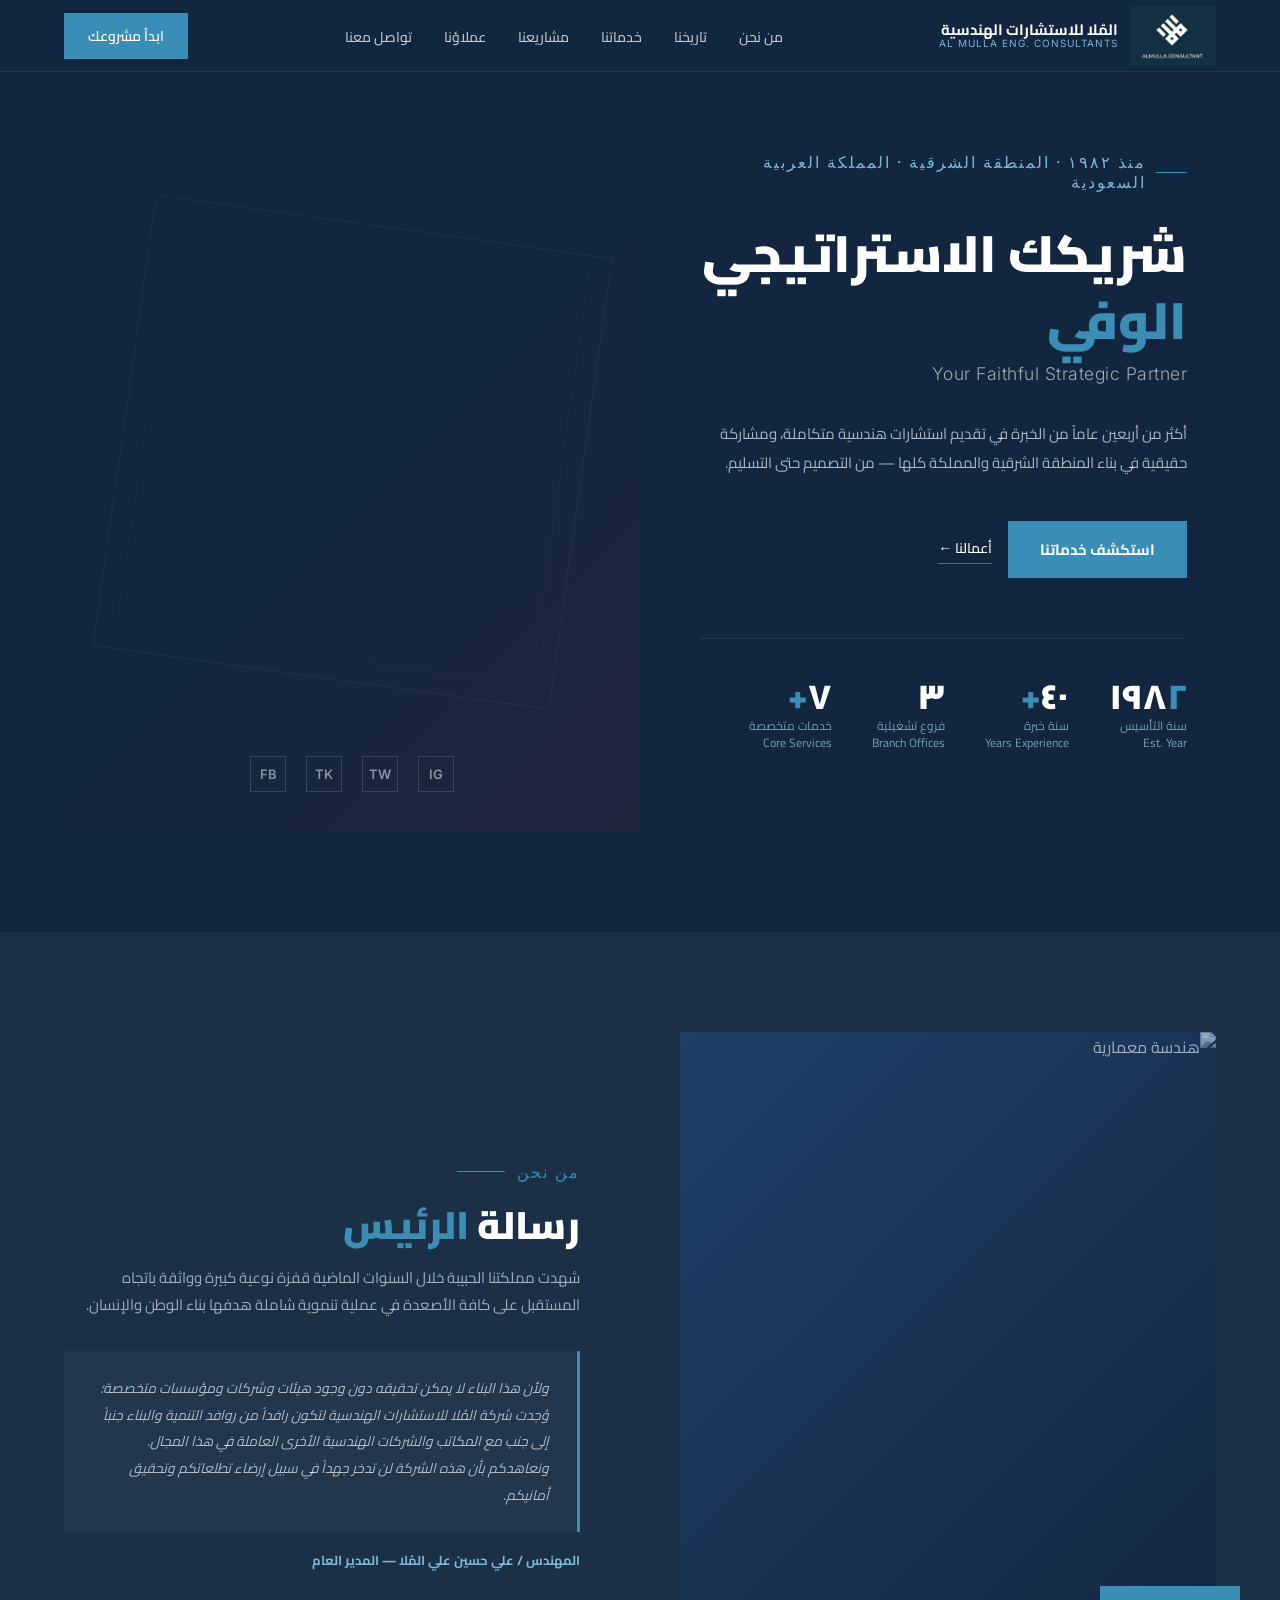
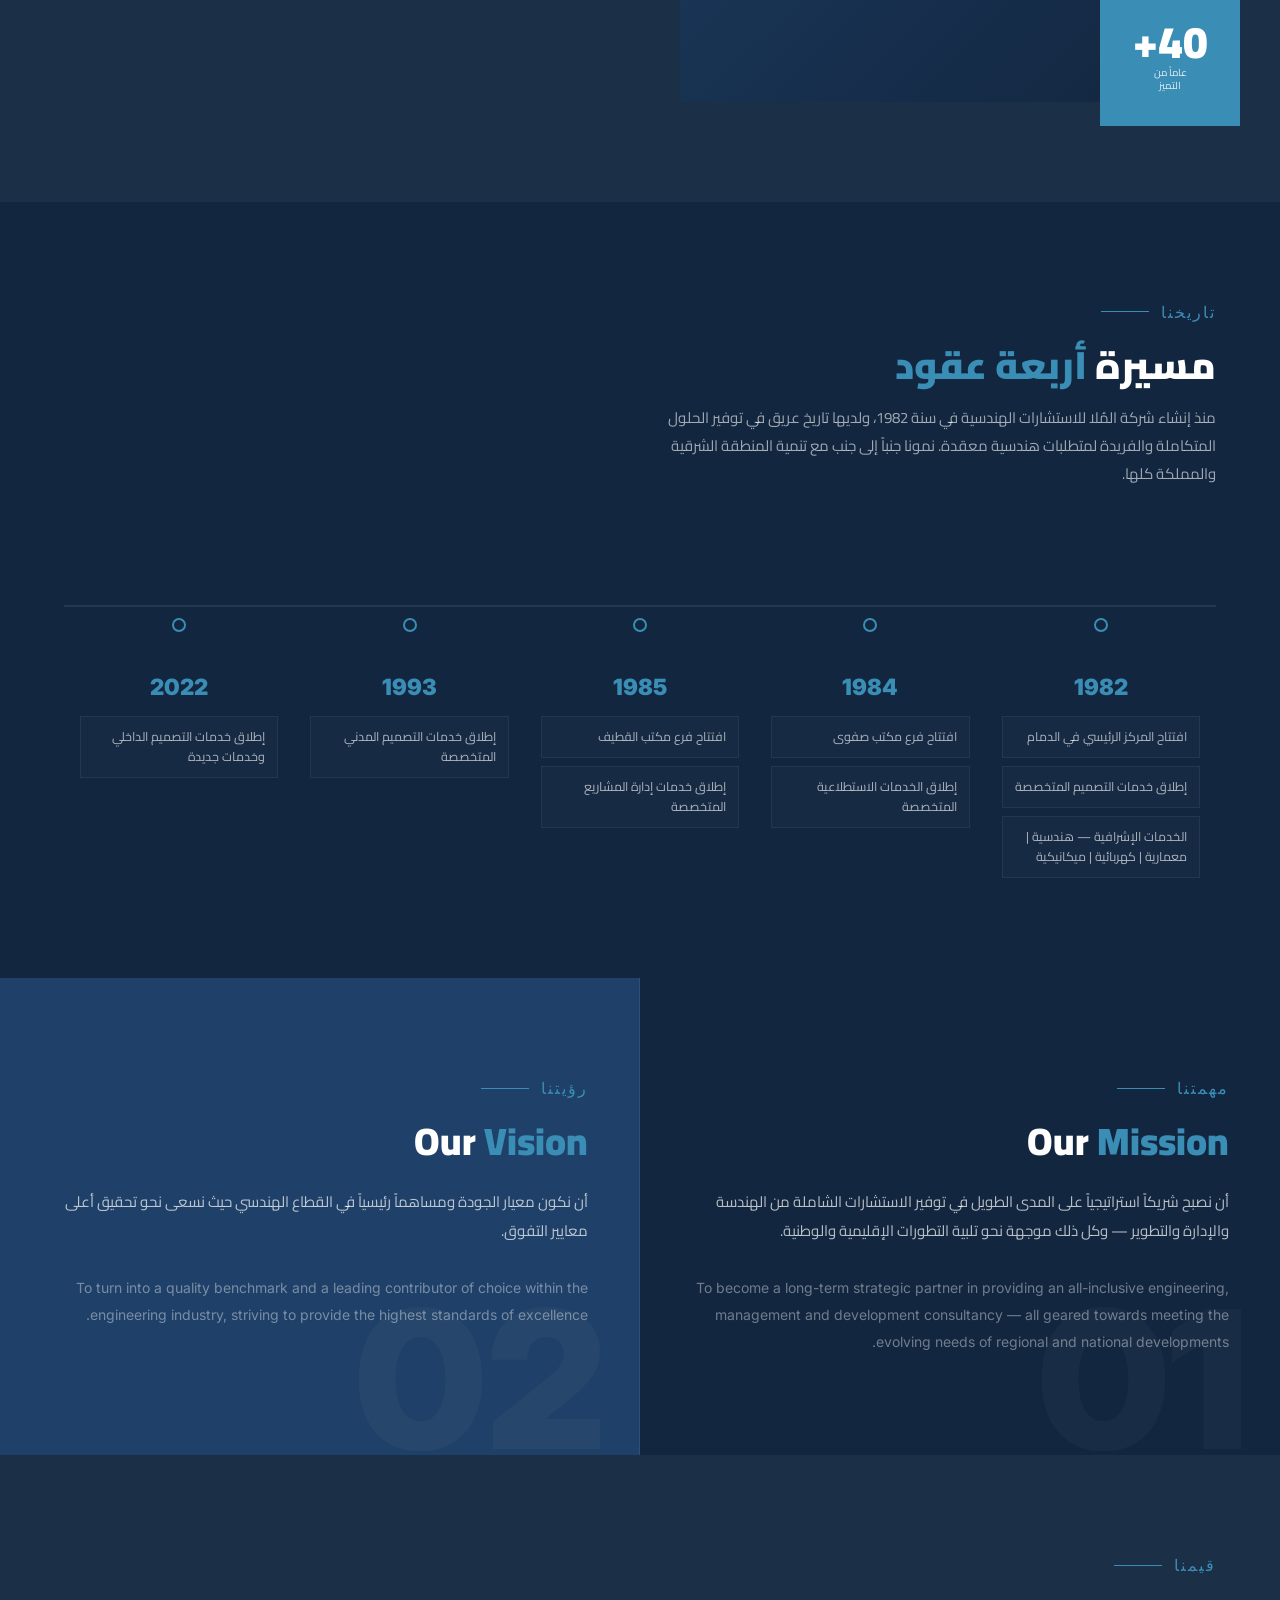
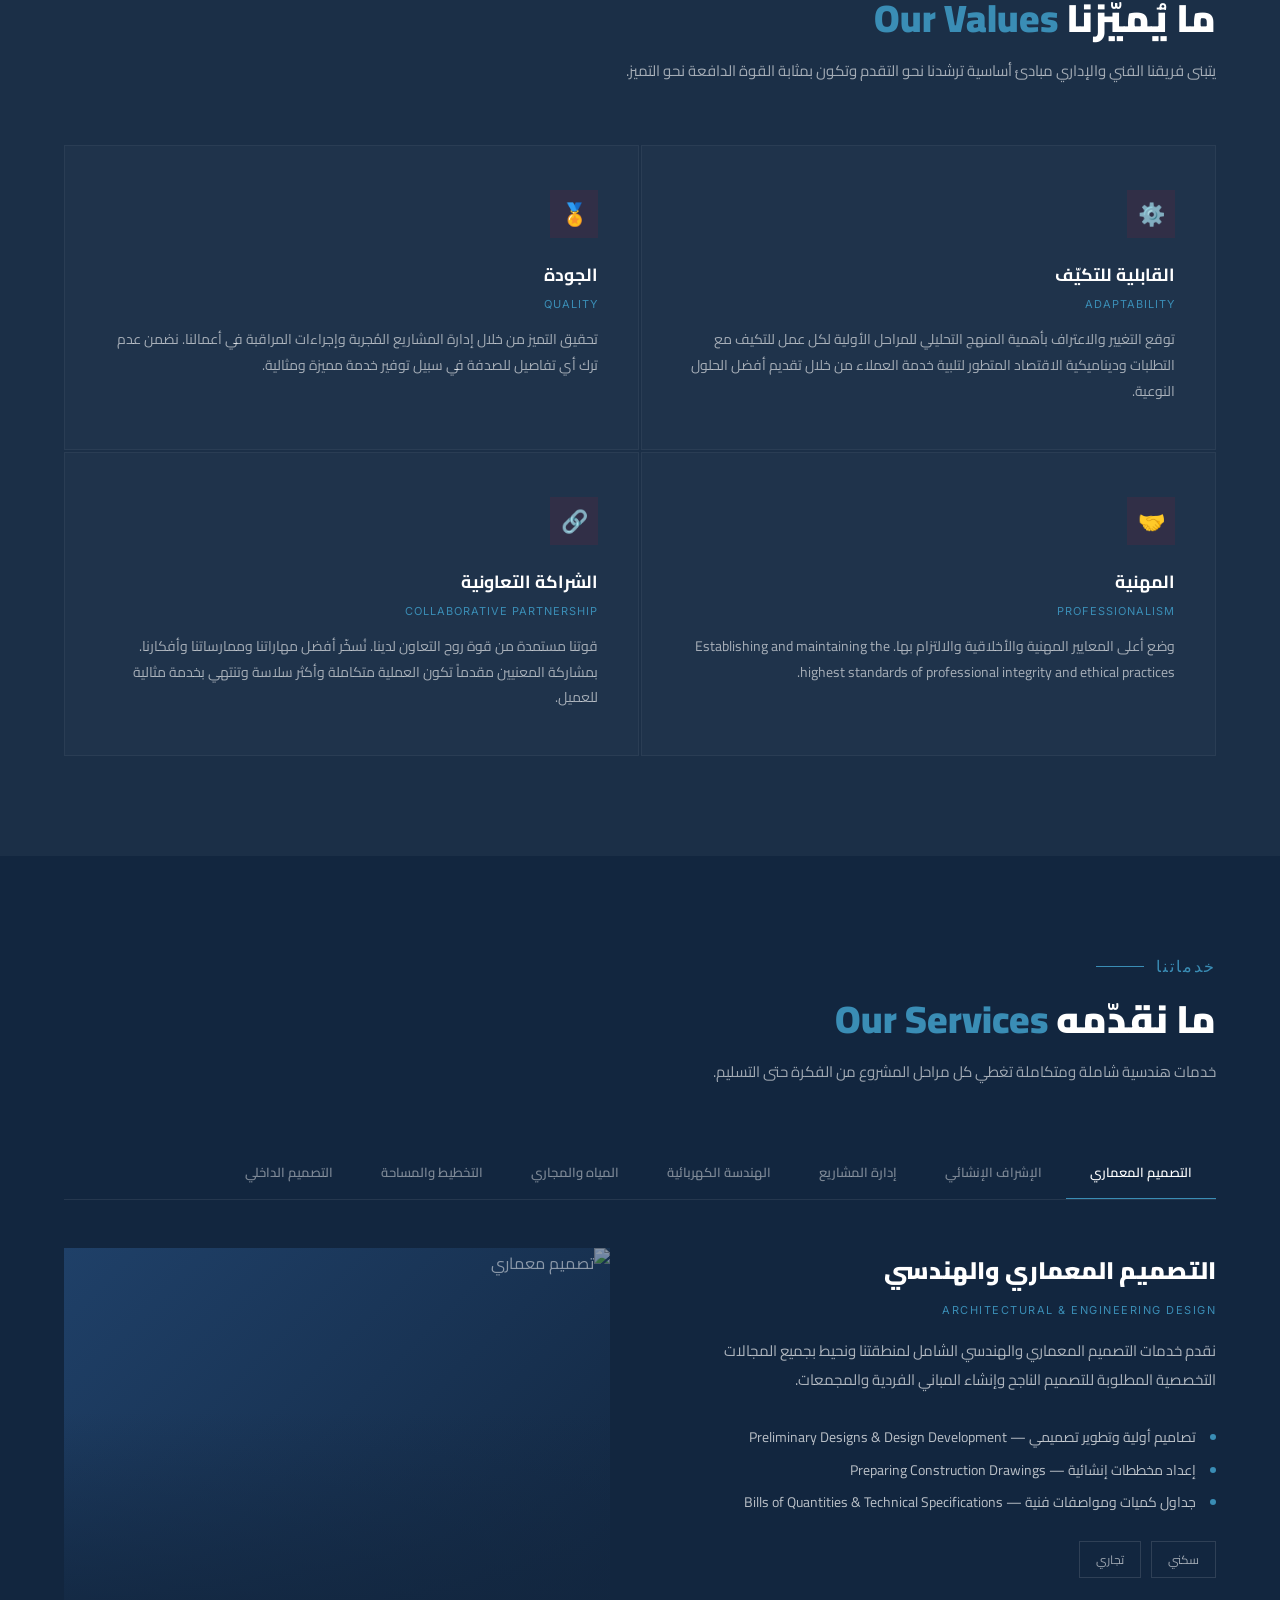
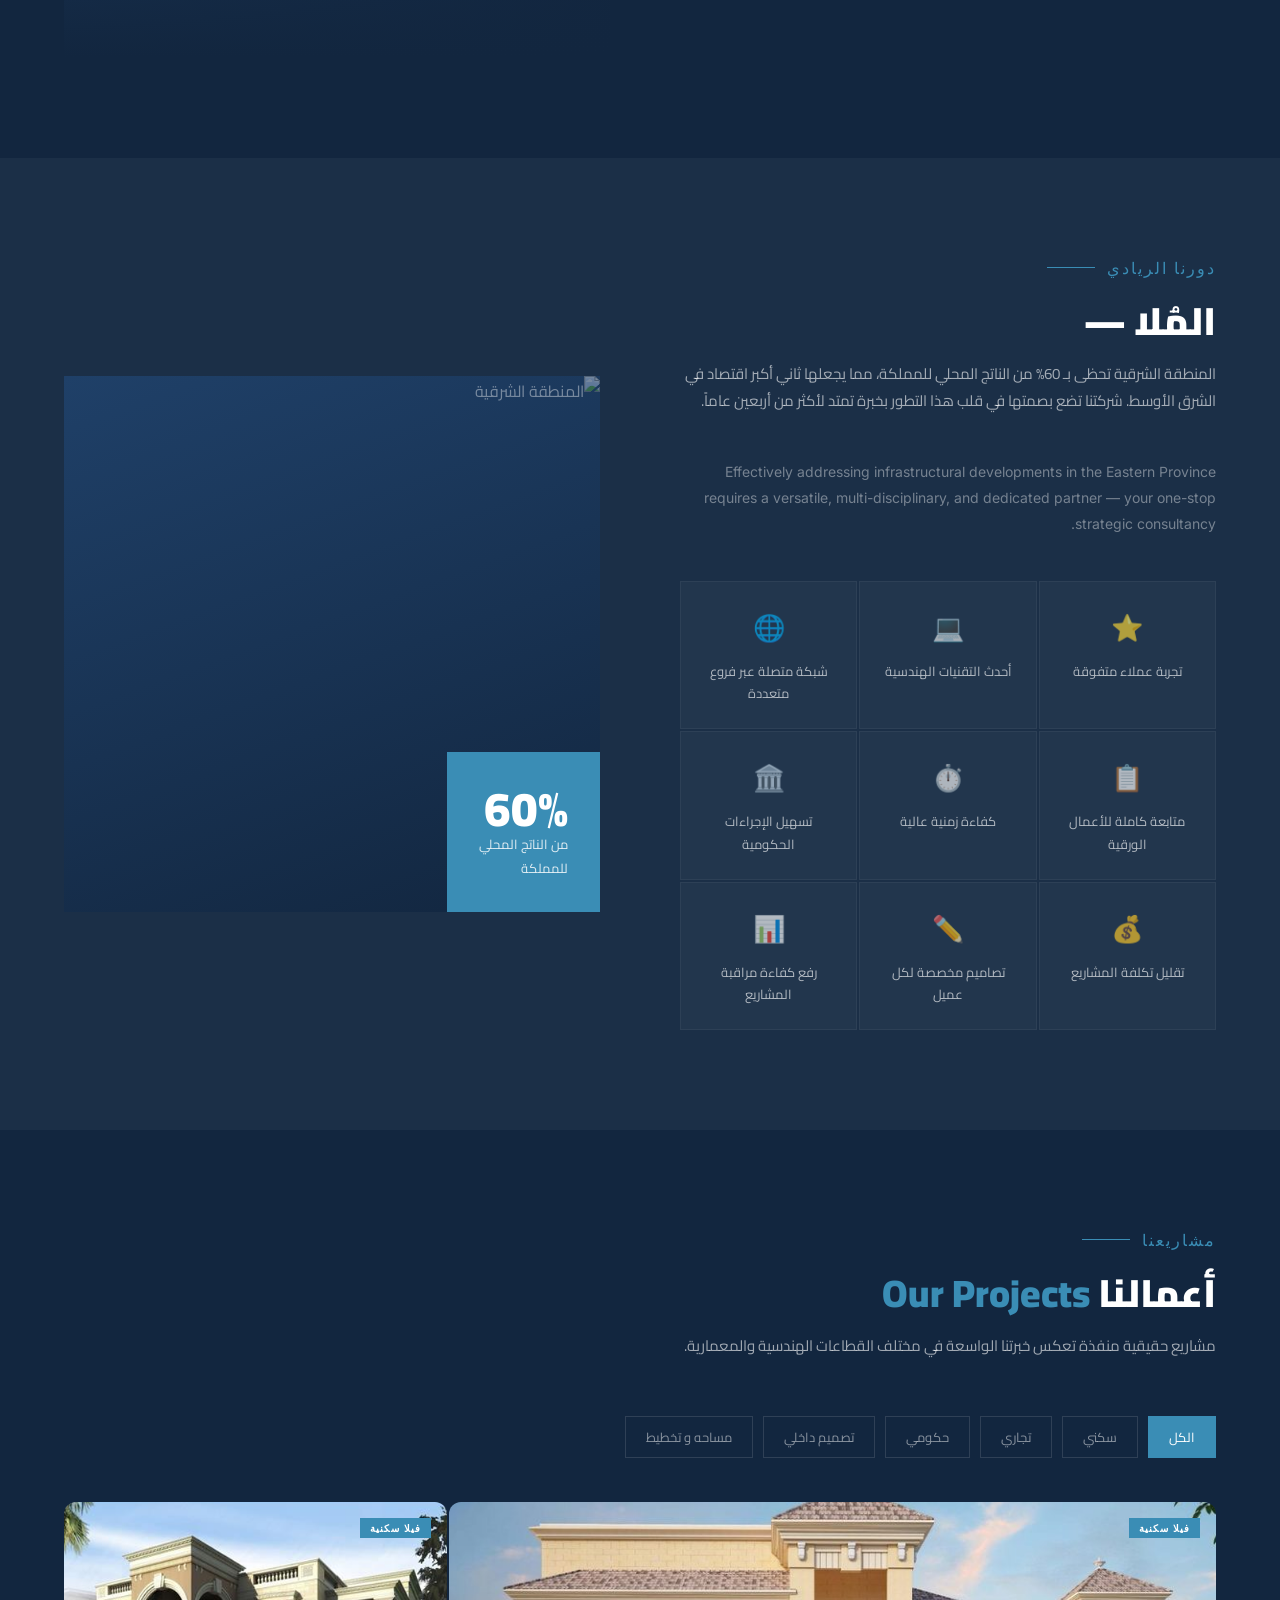
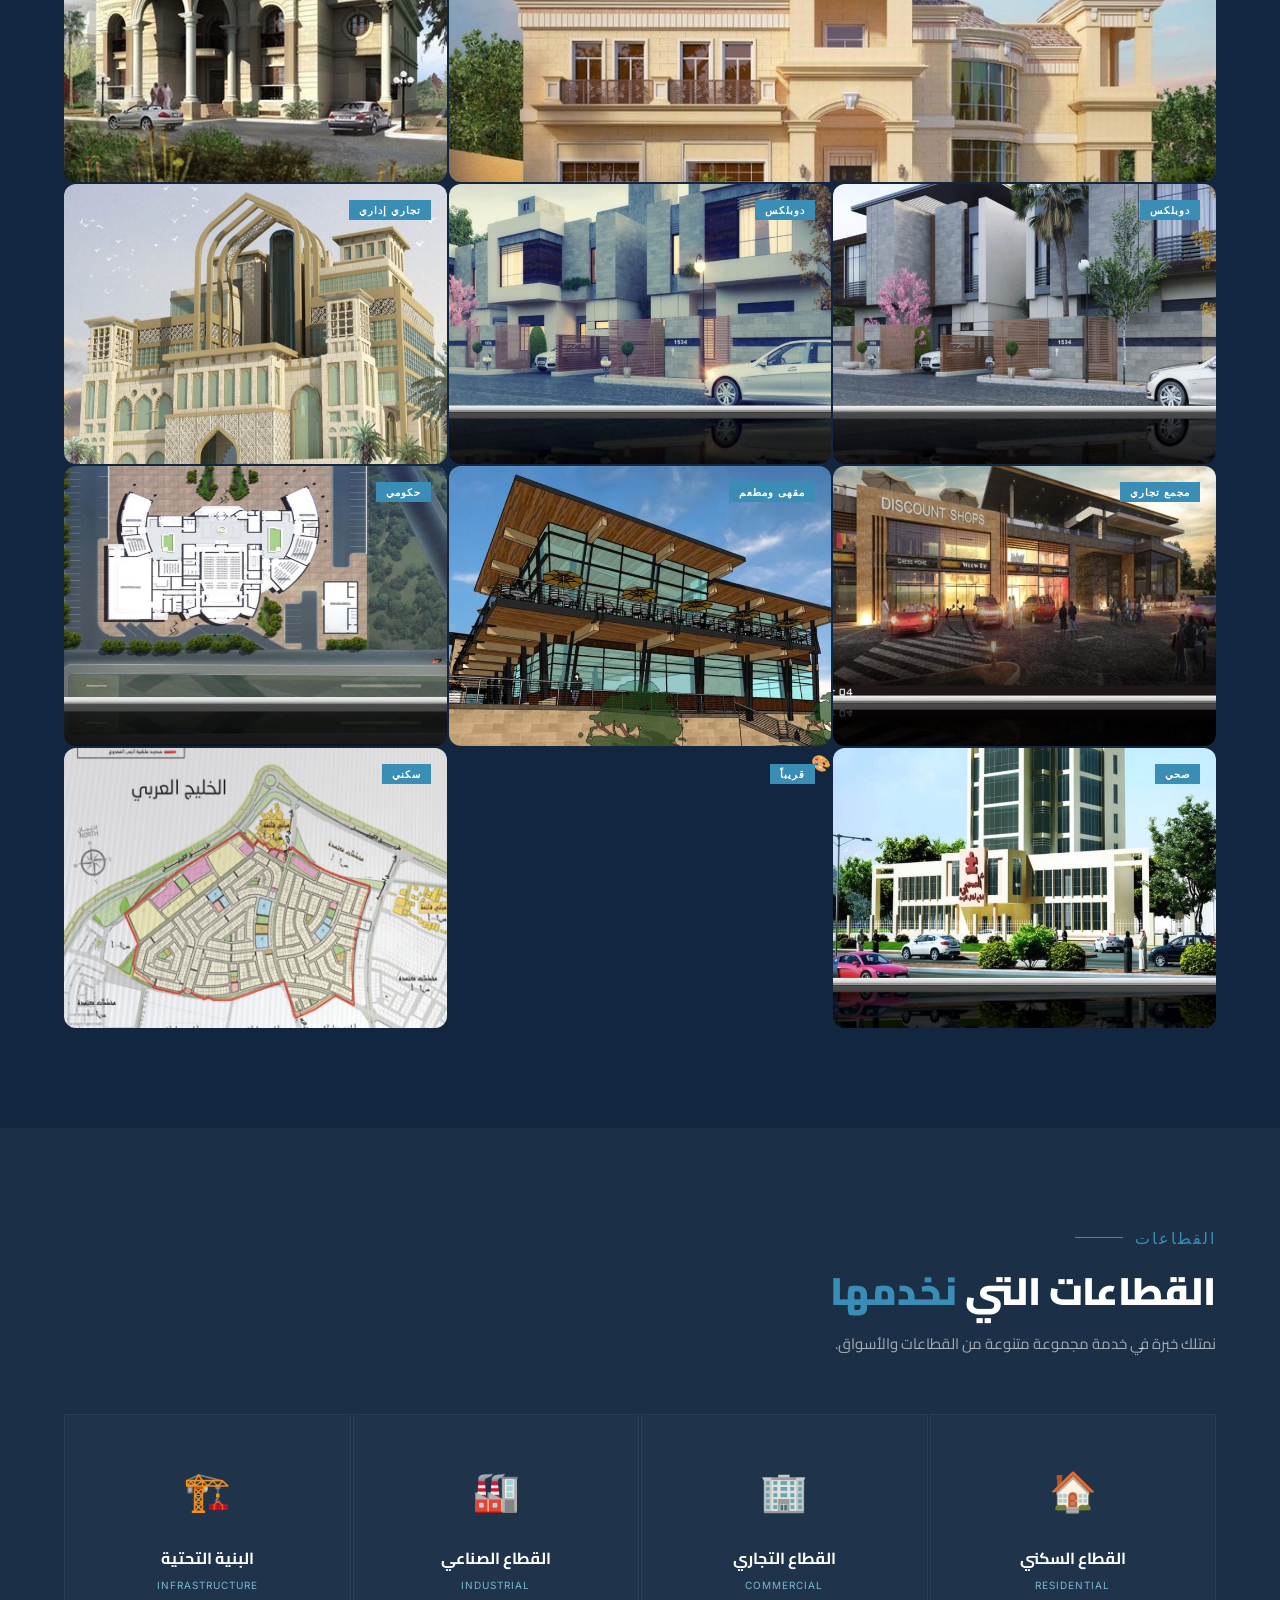
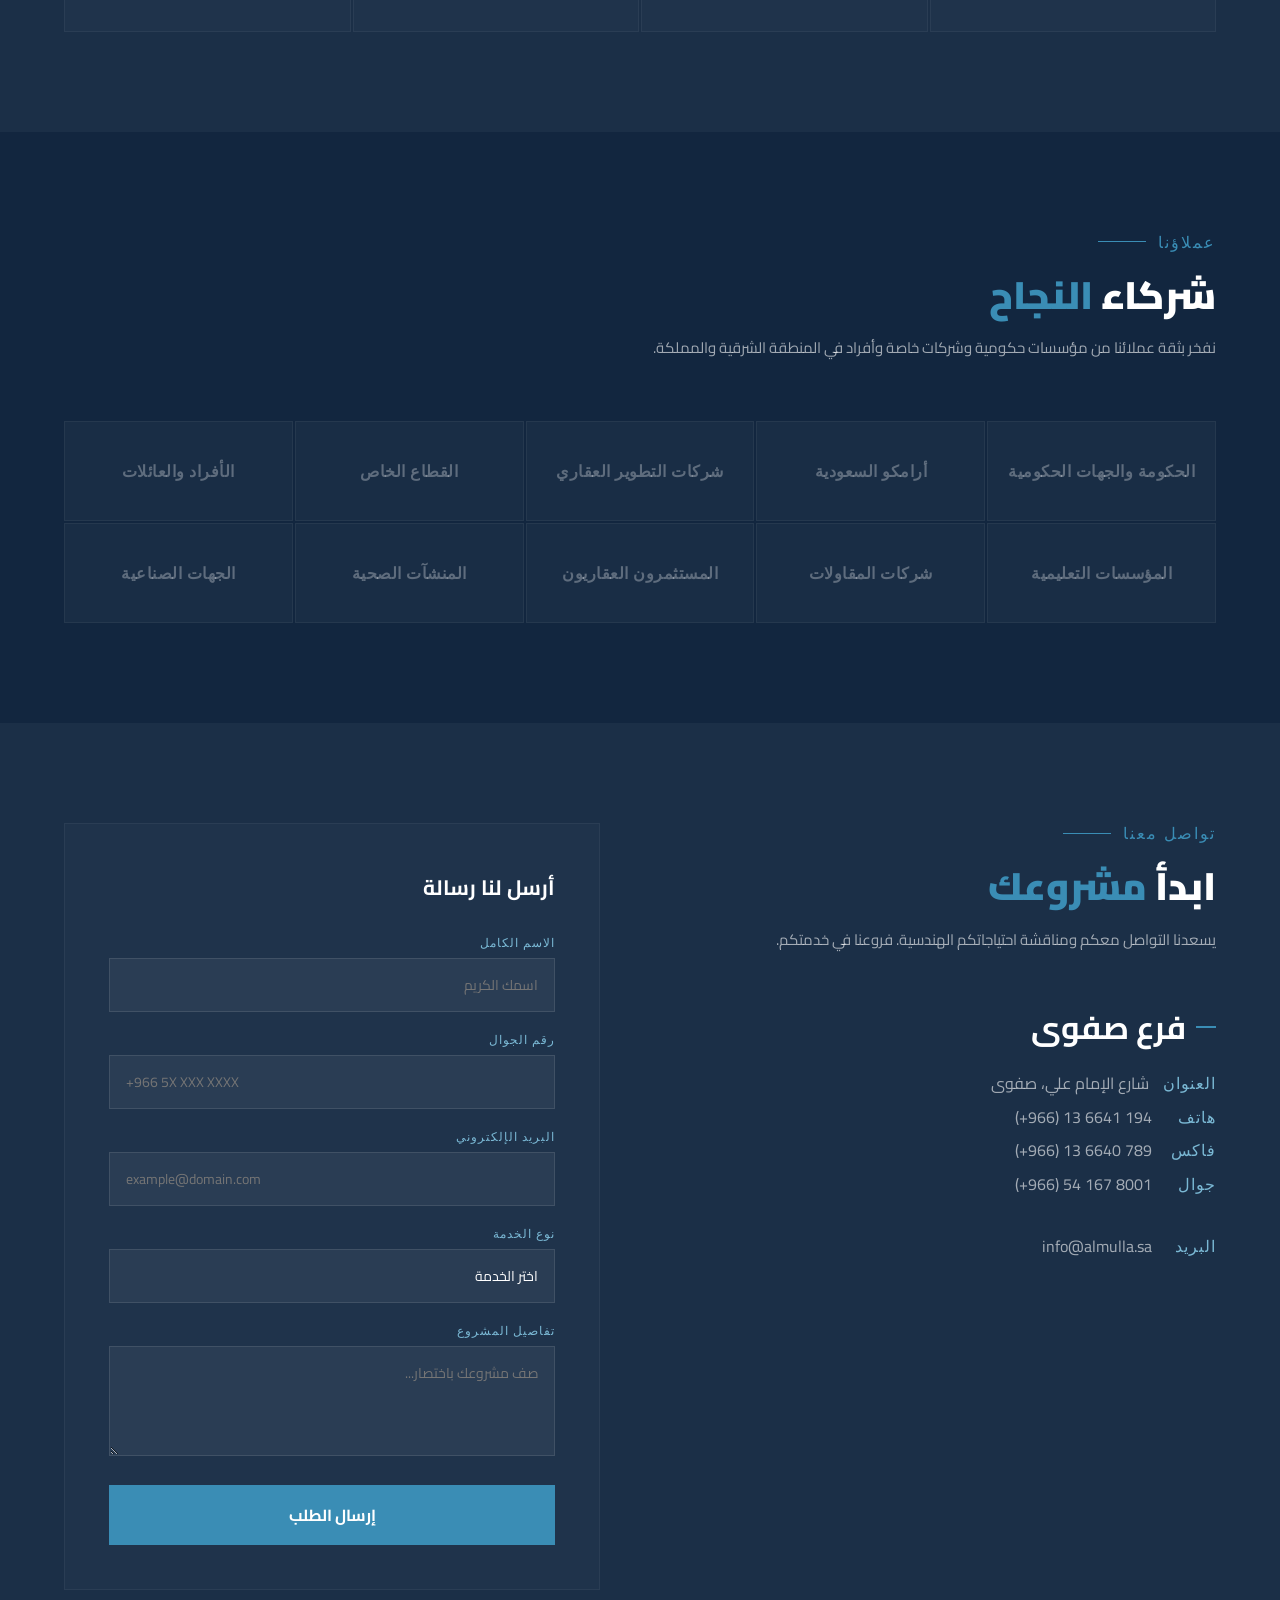
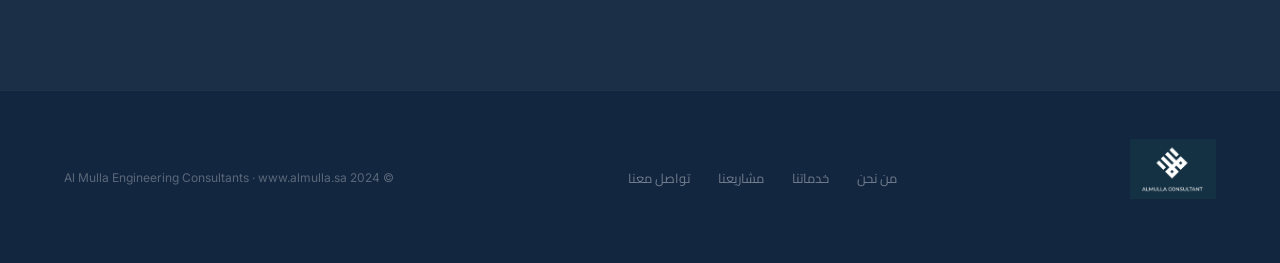
==== index.html @ 42f17c8b "Fix image source path for project card" ====
<!DOCTYPE html>
<html lang="ar" dir="rtl">
<head>
<meta charset="UTF-8">
<meta name="viewport" content="width=device-width, initial-scale=1, viewport-fit=cover">
<title>المُلا للاستشارات الهندسية</title>
<link rel="preconnect" href="https://fonts.googleapis.com">
<link href="https://fonts.googleapis.com/css2?family=Cairo:wght@300;400;600;700;900&family=Inter:wght@300;400;500;600&display=swap" rel="stylesheet">
<link rel="stylesheet" href="styles.css">
<link rel="icon" type="image/png" href="/logo.png" />
</head>
<body>

<!-- NAV -->
<nav id="navbar">
  <div class="nav-logo">
    <img src="logo.png" alt="Al Mulla Engineering Consultants" style="height:60px;width:auto;display:block;margin:3 auto 16px;">
    <div class ="nav-logo-text">
      <span>المُلا للاستشارات الهندسية</span>
      <span>AL MULLA ENG. CONSULTANTS</span>
    </div>
  </div>
  <ul class="nav-links">
    <li><a href="#about">من نحن</a></li>
    <li><a href="#history">تاريخنا</a></li>
    <li><a href="#services">خدماتنا</a></li>
    <li><a href="#projects">مشاريعنا</a></li>
    <li><a href="#clients">عملاؤنا</a></li>
    <li><a href="#contact">تواصل معنا</a></li>
  </ul>
  <button class="nav-cta" onclick="document.getElementById('contact').scrollIntoView({behavior:'smooth'})">ابدأ مشروعك</button>
  <div class="hamburger" onclick="document.getElementById('navbar').classList.toggle('open')">
    <span></span><span></span><span></span>
  </div>
</nav>

<!-- HERO -->
<section id="hero">
  <div class="hero-content">
    <div class="hero-tag">منذ ١٩٨٢ · المنطقة الشرقية · المملكة العربية السعودية</div>
    <h1 class="hero-h1">
      شريكك الاستراتيجي
      <em>الوفي</em>
    </h1>
    <p class="hero-sub">Your Faithful Strategic Partner</p>
    <p class="hero-para">
      أكثر من أربعين عاماً من الخبرة في تقديم استشارات هندسية متكاملة، ومشاركة حقيقية في بناء المنطقة الشرقية والمملكة كلها — من التصميم حتى التسليم.
    </p>
    <div class="hero-actions">
      <a href="#services" class="btn-primary">استكشف خدماتنا</a>
      <a href="#projects" class="btn-ghost">أعمالنا ←</a>
    </div>
    <div class="hero-stats">
      <div>
        <div class="stat-num">١٩٨<span>٢</span></div>
        <div class="stat-label">سنة التأسيس<br>Est. Year</div>
      </div>
      <div>
        <div class="stat-num">٤٠<span>+</span></div>
        <div class="stat-label">سنة خبرة<br>Years Experience</div>
      </div>
      <div>
        <div class="stat-num">٣<span></span></div>
        <div class="stat-label">فروع تشغيلية<br>Branch Offices</div>
      </div>
      <div>
        <div class="stat-num">٧<span>+</span></div>
        <div class="stat-label">خدمات متخصصة<br>Core Services</div>
      </div>
    </div>
  </div>
  <div class="hero-visual">
    <div class="hero-bg-img"></div>
    <div class="hero-geo"></div>
    <div class="hero-lines"></div>
    <div class="social-strip">
      <a href="https://www.instagram.com/almulla-eng" target="_blank" rel="noopener">IG</a>
      <a href="#" target="_blank" rel="noopener">TW</a>
      <a href="#" target="_blank" rel="noopener">TK</a>
      <a href="#" target="_blank" rel="noopener">FB</a>
    </div>
  </div>
</section>

<!-- ABOUT -->
<section id="about">
  <div class="about-grid">
    <div class="about-visual">
      <div class="about-img-wrap">
        <img src="https://images.unsplash.com/photo-1504307651254-35680f356dfd?w=600&q=80" alt="هندسة معمارية">
      </div>
      <div class="about-badge">
        <div class="num">40+</div>
        <div class="lbl">عاماً من<br>التميز</div>
      </div>
    </div>
    <div class="about-content">
      <div class="section-tag">من نحن</div>
      <h2 class="section-h2">رسالة <em>الرئيس</em></h2>
      <p class="section-lead">
        شهدت مملكتنا الحبيبة خلال السنوات الماضية قفزة نوعية كبيرة وواثقة باتجاه المستقبل على كافة الأصعدة في عملية تنموية شاملة هدفها بناء الوطن والإنسان.
      </p>
      <div class="ceo-quote">
        ولأن هذا البناء لا يمكن تحقيقه دون وجود هيئات وشركات ومؤسسات متخصصة؛ وُجدت شركة المُلا للاستشارات الهندسية لتكون رافداً من روافد التنمية والبناء جنباً إلى جنب مع المكاتب والشركات الهندسية الأخرى العاملة في هذا المجال. ونعاهدكم بأن هذه الشركة لن تدخر جهداً في سبيل إرضاء تطلعاتكم وتحقيق أمانيكم.
      </div>
      <div class="ceo-name">المهندس / علي حسين علي المُلا — المدير العام</div>
    </div>
  </div>
</section>

<!-- HISTORY -->
<section id="history">
  <div class="history-intro">
    <div class="section-tag">تاريخنا</div>
    <h2 class="section-h2">مسيرة <em>أربعة عقود</em></h2>
    <p class="section-lead">
      منذ إنشاء شركة المُلا للاستشارات الهندسية في سنة 1982، ولديها تاريخ عريق في توفير الحلول المتكاملة والفريدة لمتطلبات هندسية معقدة. نمونا جنباً إلى جنب مع تنمية المنطقة الشرقية والمملكة كلها.
    </p>
  </div>
  <div class="timeline">
    <div class="timeline-line"></div>
    <div class="timeline-items">
      <div class="tl-item">
        <div class="tl-dot-wrap"><div class="tl-dot"></div></div>
        <div class="tl-year">1982</div>
        <div class="tl-events">
          <div class="tl-event">افتتاح المركز الرئيسي في الدمام</div>
          <div class="tl-event">إطلاق خدمات التصميم المتخصصة</div>
          <div class="tl-event">الخدمات الإشرافية — هندسية | معمارية | كهربائية | ميكانيكية</div>
        </div>
      </div>
      <div class="tl-item">
        <div class="tl-dot-wrap"><div class="tl-dot"></div></div>
        <div class="tl-year">1984</div>
        <div class="tl-events">
          <div class="tl-event">افتتاح فرع مكتب صفوى</div>
          <div class="tl-event">إطلاق الخدمات الاستطلاعية المتخصصة</div>
        </div>
      </div>
      <div class="tl-item">
        <div class="tl-dot-wrap"><div class="tl-dot"></div></div>
        <div class="tl-year">1985</div>
        <div class="tl-events">
          <div class="tl-event">افتتاح فرع مكتب القطيف</div>
          <div class="tl-event">إطلاق خدمات إدارة المشاريع المتخصصة</div>
        </div>
      </div>
      <div class="tl-item">
        <div class="tl-dot-wrap"><div class="tl-dot"></div></div>
        <div class="tl-year">1993</div>
        <div class="tl-events">
          <div class="tl-event">إطلاق خدمات التصميم المدني المتخصصة</div>
        </div>
      </div>
      <div class="tl-item">
        <div class="tl-dot-wrap"><div class="tl-dot"></div></div>
        <div class="tl-year">2022</div>
        <div class="tl-events">
          <div class="tl-event">إطلاق خدمات التصميم الداخلي وخدمات جديدة</div>
        </div>
      </div>
    </div>
  </div>
</section>

<!-- MISSION VISION -->
<section id="mission">
  <div class="mv-grid">
    <div class="mv-panel">
      <div class="section-tag">مهمتنا</div>
      <h2 class="section-h2">Our <em>Mission</em></h2>
      <p class="mv-text">
        أن نصبح شريكاً استراتيجياً على المدى الطويل في توفير الاستشارات الشاملة من الهندسة والإدارة والتطوير — وكل ذلك موجهة نحو تلبية التطورات الإقليمية والوطنية.
      </p>
      <br>
      <p class="mv-text" style="font-family:'Inter',sans-serif;font-size:14px;color:rgba(255,255,255,0.4);">
        To become a long-term strategic partner in providing an all-inclusive engineering, management and development consultancy — all geared towards meeting the evolving needs of regional and national developments.
      </p>
      <div class="mv-bg-num">01</div>
    </div>
    <div class="mv-panel">
      <div class="section-tag">رؤيتنا</div>
      <h2 class="section-h2">Our <em>Vision</em></h2>
      <p class="mv-text">
        أن نكون معيار الجودة ومساهماً رئيسياً في القطاع الهندسي حيث نسعى نحو تحقيق أعلى معايير التفوق.
      </p>
      <br>
      <p class="mv-text" style="font-family:'Inter',sans-serif;font-size:14px;color:rgba(255,255,255,0.4);">
        To turn into a quality benchmark and a leading contributor of choice within the engineering industry, striving to provide the highest standards of excellence.
      </p>
      <div class="mv-bg-num">02</div>
    </div>
  </div>
</section>

<!-- VALUES -->
<section id="values">
  <div class="values-intro">
    <div class="section-tag">قيمنا</div>
    <h2 class="section-h2">ما يُميّزنا <em>Our Values</em></h2>
    <p class="section-lead">يتبنى فريقنا الفني والإداري مبادئ أساسية ترشدنا نحو التقدم وتكون بمثابة القوة الدافعة نحو التميز.</p>
  </div>
  <div class="values-grid">
    <div class="value-card">
      <div class="value-icon">⚙️</div>
      <div class="value-title">القابلية للتكيّف</div>
      <span class="value-title-en">Adaptability</span>
      <p class="value-desc">توقع التغيير والاعتراف بأهمية المنهج التحليلي للمراحل الأولية لكل عمل للتكيف مع التطلبات وديناميكية الاقتصاد المتطور لتلبية خدمة العملاء من خلال تقديم أفضل الحلول النوعية.</p>
    </div>
    <div class="value-card">
      <div class="value-icon">🏅</div>
      <div class="value-title">الجودة</div>
      <span class="value-title-en">Quality</span>
      <p class="value-desc">تحقيق التميز من خلال إدارة المشاريع المُجربة وإجراءات المراقبة في أعمالنا. نضمن عدم ترك أي تفاصيل للصدفة في سبيل توفير خدمة مميزة ومثالية.</p>
    </div>
    <div class="value-card">
      <div class="value-icon">🤝</div>
      <div class="value-title">المهنية</div>
      <span class="value-title-en">Professionalism</span>
      <p class="value-desc">وضع أعلى المعايير المهنية والأخلاقية والالتزام بها. Establishing and maintaining the highest standards of professional integrity and ethical practices.</p>
    </div>
    <div class="value-card">
      <div class="value-icon">🔗</div>
      <div class="value-title">الشراكة التعاونية</div>
      <span class="value-title-en">Collaborative Partnership</span>
      <p class="value-desc">قوتنا مستمدة من قوة روح التعاون لدينا. نُسخّر أفضل مهاراتنا وممارساتنا وأفكارنا. بمشاركة المعنيين مقدماً تكون العملية متكاملة وأكثر سلاسة وتنتهي بخدمة مثالية للعميل.</p>
    </div>
  </div>
</section>

<!-- SERVICES -->
<section id="services">
  <div class="services-intro">
    <div class="section-tag">خدماتنا</div>
    <h2 class="section-h2">ما نقدّمه <em>Our Services</em></h2>
    <p class="section-lead">خدمات هندسية شاملة ومتكاملة تغطي كل مراحل المشروع من الفكرة حتى التسليم.</p>
  </div>
  <div class="services-tabs">
    <button class="svc-tab active" onclick="switchTab(0)">التصميم المعماري</button>
    <button class="svc-tab" onclick="switchTab(1)">الإشراف الإنشائي</button>
    <button class="svc-tab" onclick="switchTab(2)">إدارة المشاريع</button>
    <button class="svc-tab" onclick="switchTab(3)">الهندسة الكهربائية</button>
    <button class="svc-tab" onclick="switchTab(4)">المياه والمجاري</button>
    <button class="svc-tab" onclick="switchTab(5)">التخطيط والمساحة</button>
    <button class="svc-tab" onclick="switchTab(6)">التصميم الداخلي</button>
  </div>
  <div class="svc-panels">
    <div class="svc-panel active">
      <div class="svc-info">
        <div class="svc-title">التصميم المعماري والهندسي</div>
        <span class="svc-title-en">Architectural & Engineering Design</span>
        <p class="svc-desc">نقدم خدمات التصميم المعماري والهندسي الشامل لمنطقتنا ونحيط بجميع المجالات التخصصية المطلوبة للتصميم الناجح وإنشاء المباني الفردية والمجمعات.</p>
        <div class="svc-list">
          <div class="svc-list-item">تصاميم أولية وتطوير تصميمي — Preliminary Designs & Design Development</div>
          <div class="svc-list-item">إعداد مخططات إنشائية — Preparing Construction Drawings</div>
          <div class="svc-list-item">جداول كميات ومواصفات فنية — Bills of Quantities & Technical Specifications</div>
        </div>
        <div class="svc-tags">
          <span class="svc-tag">سكني</span>
          <span class="svc-tag">تجاري</span>
          <!-- <span class="svc-tag">تسويقي</span> -->
        </div>
      </div>
      <div class="svc-visual">
        <img src="https://images.unsplash.com/photo-1503387762-592deb58ef4e?w=600&q=80" alt="تصميم معماري">
        <div class="svc-visual-overlay"></div>
      </div>
    </div>
    <div class="svc-panel">
      <div class="svc-info">
        <div class="svc-title">خدمات الإشراف الإنشائي</div>
        <span class="svc-title-en">Construction Supervision</span>
        <p class="svc-desc">نقدم الإشراف على أعمال الإنشاء بما في ذلك المراقبة الدقيقة لأعمال الإنشاء وتطبيق أسس السلامة من خلال مهندسي الموقع المؤهلين وذوي الخبرة.</p>
        <div class="svc-list">
          <div class="svc-list-item">إصدار شروط المناقصات للمشاريع — Issuing projects for bidding</div>
          <div class="svc-list-item">تقييم العروض — Bid evaluation</div>
          <div class="svc-list-item">إعداد عقود الإنشاء — Preparing construction contracts</div>
          <div class="svc-list-item">مراقبة سير العمل في الموقع والإشراف التقني</div>
        </div>
      </div>
      <div class="svc-visual">
        <img src="https://images.unsplash.com/photo-1504307651254-35680f356dfd?w=600&q=80" alt="إشراف إنشائي">
        <div class="svc-visual-overlay"></div>
      </div>
    </div>
    <div class="svc-panel">
      <div class="svc-info">
        <div class="svc-title">إدارة المشاريع والإنشاء</div>
        <span class="svc-title-en">Project & Construction Management</span>
        <p class="svc-desc">نلتزم بالمعايير المهنية المبنية على المعايير الصناعية المتعارف عليها في تقديم خدمات إدارة المشاريع.</p>
        <div class="svc-list">
          <div class="svc-list-item">إعداد تكاليف مشاريع الإنشاء</div>
          <div class="svc-list-item">تحليل المشاريع إلى عقود مختلفة وإصدار المناقصات</div>
          <div class="svc-list-item">تشكيل فريق فني للتنسيق بين المقاولين</div>
          <div class="svc-list-item">الإشراف على الموقع ومراقبة سير العمل</div>
          <div class="svc-list-item">مراقبة ميزانية المشروع والتحكم في المصروفات</div>
        </div>
      </div>
      <div class="svc-visual">
        <img src="https://images.unsplash.com/photo-1454165804606-c3d57bc86b40?w=600&q=80" alt="إدارة مشاريع">
        <div class="svc-visual-overlay"></div>
      </div>
    </div>
    <div class="svc-panel">
      <div class="svc-info">
        <div class="svc-title">خدمات الهندسة الكهربائية</div>
        <span class="svc-title-en">Electrical Engineering Services</span>
        <p class="svc-desc">نقدم خدمات التصميم الكهربائي الشاملة للمباني ومشاريع البنى التحتية. تدمج خدماتنا عناصر نظام الطاقة للتأكد من أنها تتماشى مع أهداف العمل.</p>
        <div class="svc-list">
          <div class="svc-list-item">التوزيع الكهربائي — Electrical distribution</div>
          <div class="svc-list-item">جودة الطاقة — Power quality</div>
          <div class="svc-list-item">مراقبة النظام — System monitoring</div>
          <div class="svc-list-item">ضمان سلامة وفعالية وموثوقية نظام الطاقة</div>
        </div>
      </div>
      <div class="svc-visual">
        <img src="https://images.unsplash.com/photo-1555532538-dcdbd01d373d?w=600&q=80" alt="هندسة كهربائية">
        <div class="svc-visual-overlay"></div>
      </div>
    </div>
    <div class="svc-panel">
      <div class="svc-info">
        <div class="svc-title">مصادر المياه وشبكات المجاري</div>
        <span class="svc-title-en">Water Resources & Sewage System</span>
        <p class="svc-desc">خدمات إضافية متوفرة ومعدة لتلبية متطلبات عملائنا الخاصة في مجال البنية التحتية للمياه.</p>
        <div class="svc-list">
          <div class="svc-list-item">مصادر المياه وإدارة خطوط المجاري</div>
          <div class="svc-list-item">إدارة مياه الأمطار ومعالجة المياه</div>
        </div>
      </div>
      <div class="svc-visual">
        <img src="https://img.freepik.com/premium-photo/sha-tin-hong-kong-17-march-2019-top-view-sewage-treatment-plant-hong-kong_328191-3126.jpg" alt="مياه">
        <div class="svc-visual-overlay"></div>
      </div>
    </div>
    <div class="svc-panel">
      <div class="svc-info">
        <div class="svc-title">أعمال التخطيط والمساحة</div>
        <span class="svc-title-en">Planning & Survey</span>
        <p class="svc-desc">خدمات متخصصة في التخطيط العمراني والمساحة تشمل:</p>
        <div class="svc-list">
          <div class="svc-list-item">تجديد وإصدار مخططات مساحية جديدة</div>
          <div class="svc-list-item">فرز الأراضي ودمج قطع الأراضي</div>
          <div class="svc-list-item">تعديل الأراضي ومتطلبات التخطيط</div>
          <div class="svc-list-item">تغيير استخدام قطع الأراضي</div>
          <div class="svc-list-item">تقسيم المباني إلى شقق وأدوار</div>
          <div class="svc-list-item">فصل أو إزالة جزء من الأرض</div>
        </div>
      </div>
      <div class="svc-visual">
        <img src="https://images.unsplash.com/photo-1486325212027-8081e485255e?w=600&q=80" alt="تخطيط عمراني">
        <div class="svc-visual-overlay"></div>
      </div>
    </div>
    <div class="svc-panel">
      <div class="svc-info">
        <div class="svc-title">التصميم الداخلي</div>
        <span class="svc-title-en">Interior Design</span>
        <p class="svc-desc">مهمتنا هي ترك أثر جيد على كل عميل من خلال تشكيل المساحات وتقديم حلول بناءً على احتياجاتهم ومتطلباتهم. نصنع تصاميم داخلية تعكس شخصية وأسلوب حياة العميل.</p>
        <div class="svc-list">
          <div class="svc-list-item">تصاميم ثلاثية الأبعاد — 3D Modeling</div>
          <div class="svc-list-item">تصميم الفرش — Furniture Selection</div>
          <div class="svc-list-item">لوحة الأفكار — Mood Boards</div>
        </div>
        <div class="svc-tags">
          <span class="svc-tag">سكني</span>
          <span class="svc-tag">تجاري</span>
          <span class="svc-tag">تسويقي</span>
        </div>
      </div>
      <div class="svc-visual">
        <img src="https://images.unsplash.com/photo-1618221195710-dd6b41faaea6?w=600&q=80" alt="تصميم داخلي">
        <div class="svc-visual-overlay"></div>
      </div>
    </div>
  </div>
</section>

<!-- NICHE -->
<section id="niche">
  <div class="niche-grid">
    <div class="niche-content">
      <div class="section-tag">دورنا الريادي</div>
      <h2 class="section-h2">المُلا — </h2>
      <p class="section-lead">
        المنطقة الشرقية تحظى بـ 60% من الناتج المحلي للمملكة، مما يجعلها ثاني أكبر اقتصاد في الشرق الأوسط. شركتنا تضع بصمتها في قلب هذا التطور بخبرة تمتد لأكثر من أربعين عاماً.
      </p>
      <p class="section-lead" style="margin-top:16px;font-size:14px;color:rgba(255,255,255,0.4);font-family:'Inter',sans-serif;">
        Effectively addressing infrastructural developments in the Eastern Province requires a versatile, multi-disciplinary, and dedicated partner — your one-stop strategic consultancy.
      </p>
      <div class="niche-cards">
        <div class="niche-card">
          <div class="niche-card-icon">⭐</div>
          تجربة عملاء متفوقة
        </div>
        <div class="niche-card">
          <div class="niche-card-icon">💻</div>
          أحدث التقنيات الهندسية
        </div>
        <div class="niche-card">
          <div class="niche-card-icon">🌐</div>
          شبكة متصلة عبر فروع متعددة
        </div>
        <div class="niche-card">
          <div class="niche-card-icon">📋</div>
          متابعة كاملة للأعمال الورقية
        </div>
        <div class="niche-card">
          <div class="niche-card-icon">⏱️</div>
          كفاءة زمنية عالية
        </div>
        <div class="niche-card">
          <div class="niche-card-icon">🏛️</div>
          تسهيل الإجراءات الحكومية
        </div>
        <div class="niche-card">
          <div class="niche-card-icon">💰</div>
          تقليل تكلفة المشاريع
        </div>
        <div class="niche-card">
          <div class="niche-card-icon">✏️</div>
          تصاميم مخصصة لكل عميل
        </div>
        <div class="niche-card">
          <div class="niche-card-icon">📊</div>
          رفع كفاءة مراقبة المشاريع
        </div>
      </div>
    </div>
    <div class="niche-visual">
      <img src="https://images.unsplash.com/photo-1486325212027-8081e485255e?w=800&q=80" alt="المنطقة الشرقية">
      <div class="niche-visual-num">
        <div class="big">60%</div>
        <div class="sm">من الناتج المحلي<br>للمملكة</div>
      </div>
    </div>
  </div>
</section>

<!-- PROJECTS -->
<section id="projects">
  <div class="projects-intro">
    <div class="section-tag">مشاريعنا</div>
    <h2 class="section-h2">أعمالنا <em>Our Projects</em></h2>
    <p class="section-lead">مشاريع حقيقية منفذة تعكس خبرتنا الواسعة في مختلف القطاعات الهندسية والمعمارية.</p>
  </div>

  <div class="projects-filter">
    <button class="filter-btn active" onclick="filterProjects('all', this)">الكل</button>
    <button class="filter-btn" onclick="filterProjects('residential', this)">سكني</button>
    <button class="filter-btn" onclick="filterProjects('commercial', this)">تجاري</button>
    <button class="filter-btn" onclick="filterProjects('government', this)">حكومي</button>
    <button class="filter-btn" onclick="filterProjects('interior', this)">تصميم داخلي</button>
    <button class="filter-btn" onclick="filterProjects('Layout', this)">مساحه و تخطيط</button>
  </div>

  <div class="projects-grid" id="projects-grid">

    <!-- سكني -->
    <div class="project-card" data-cat="residential">
      <img src="images/proj-villa-khobar.jpg" alt="فيلا الخبر">
      <span class="project-label">فيلا سكنية</span>
      <div class="project-overlay">
        <div class="project-cat">Residential · Villa</div>
        <div class="project-name">فيلا سكنية — الخبر</div>
        <!-- <div class="project-desc">أرضي 335م² · أول 350م² · ملحق 150م²</div> -->
      </div>
    </div>

    <!-- <div class="project-card" data-cat="residential">
      <img src="images/proj-villa-qatif.jpg" alt="فيلا القطيف">
      <span class="project-label">فيلا سكنية</span>
      <div class="project-overlay">
        <div class="project-cat">Residential · Villa</div>
        <div class="project-name">فيلا سكنية — القطيف</div>
        <div class="project-desc">أرضي 280م² · أول 310م² · ملحق 150م²</div>
      </div>
    </div> -->

    <div class="project-card" data-cat="residential">
      <img src="images/proj-dammam_villa.png" alt="فيلا الدمام">
      <span class="project-label">فيلا سكنية</span>
      <div class="project-overlay">
        <div class="project-cat">Residential · Villa</div>
        <div class="project-name">فيلا سكنية — الدمام</div>
        <!-- <div class="project-desc">أرضي 400م² · أول 430م² · ملحق 200م²</div> -->
      </div>
    </div>

    <div class="project-card" data-cat="residential">
      <img src="images/proj-hospital-suhaimi.jpg" alt="دوبلكس سيهات">
      <span class="project-label">دوبلكس</span>
      <div class="project-overlay">
        <div class="project-cat">Residential · Duplex</div>
        <div class="project-name">دوبلكسات سكنية — سيهات</div>
        <!-- <div class="project-desc">أرضي 210م² · أول 225م² · ملحق 100م²</div> -->
      </div>
    </div>

    <div class="project-card" data-cat="residential">
      <img src="images/proj-duplex-sihat.jpg" alt="دوبلكس القطيف">
      <span class="project-label">دوبلكس</span>
      <div class="project-overlay">
        <div class="project-cat">Residential · Duplex</div>
        <div class="project-name">دوبلكسات سكنية — القطيف</div>
        <!-- <div class="project-desc">أرضي 185م² · أول 200م² · ملحق 100م²</div> -->
      </div>
    </div>

    <!-- تجاري -->
    <div class="project-card" data-cat="commercial">
      <img src="images/proj-villa-dammam.jpg" alt="برج تجاري الدمام">
      <span class="project-label">تجاري إداري</span>
      <div class="project-overlay">
        <div class="project-cat">Commercial · Tower</div>
        <div class="project-name">برج تجاري إداري — الدمام</div>
        <!-- <div class="project-desc">3 مواقف + 3 تجاري + 12 إداري = 18 دور</div> -->
      </div>
    </div>

    <div class="project-card" data-cat="commercial">
      <img src="images/proj-tower-dammam.jpg" alt="مجمع تجاري">
      <span class="project-label">مجمع تجاري</span>
      <div class="project-overlay">
        <div class="project-cat">Commercial · Mall</div>
        <div class="project-name">مجمع تجاري — الدمام</div>
        <!-- <div class="project-desc">19 وحدة تجارية · 7,200 م²</div> -->
      </div>
    </div>

    <div class="project-card" data-cat="commercial">
      <img src="images/proj-complex-khobar.jpg" alt="مقهى ومطعم">
      <span class="project-label">مقهى ومطعم</span>
      <div class="project-overlay">
        <div class="project-cat">Commercial · F&B</div>
        <div class="project-name">مقهى ومطعم — غرب الدمام</div>
        <!-- <div class="project-desc">أرضي 560م² · أول 600م² · ملحق 100م²</div> -->
      </div>
    </div>

    <!-- حكومي -->
    <div class="project-card" data-cat="government">
      <img src="images/proj-duplex-qatif.jpg" alt="مبنى مكافحة المخدرات">
      <span class="project-label">حكومي</span>
      <div class="project-overlay">
        <div class="project-cat">Government · Public Building</div>
        <div class="project-name">مبنى مكافحة المخدرات — الدمام</div>
        <!-- <div class="project-desc">مسرح 200 شخص · قاعات اجتماعات · 10,499 م²</div> -->
      </div>
    </div>

    <div class="project-card" data-cat="government">
      <img src="images/proj-mall-dammam.jpg" alt="مستشفى السحيمي">
      <span class="project-label">صحي</span>
      <div class="project-overlay">
        <div class="project-cat">Government · Healthcare</div>
        <div class="project-name">مستشفى السحيمي للتوحد — الدمام</div>
        <!-- <div class="project-desc">8 طوابق · 18 عيادة · 3,920 م²</div> -->
      </div>
    </div>

    <!-- تصميم داخلي -->
    <div class="project-card project-card--empty" data-cat="interior">
      <div class="project-no-img">🎨</div>
      <span class="project-label">قريباً</span>
      <div class="project-overlay">
        <div class="project-cat">Interior Design · Coming Soon</div>
        <div class="project-name">مشاريع التصميم الداخلي</div>
        <div class="project-desc">سيتم إضافة المشاريع قريباً</div>
      </div>
    </div>
    <!-- مساحه و تخطيط -->
    <div class="project-card" data-cat="Layout">
      <img src="images/Proj-new-beach.jpg" alt="تاروت نيوبيتش">
      <span class="project-label">سكني</span>
      <div class="project-overlay">
        <div class="project-cat">Residential · Building</div>
        <div class="project-name">مشروع مقترح إسكان - القطيف (تاروت نيوبيتش)</div>
      </div>
    </div>

  </div>
</section>

<!-- MARKETS -->
<section id="markets">
  <div class="section-tag">القطاعات</div>
  <h2 class="section-h2">القطاعات التي <em>نخدمها</em></h2>
  <p class="section-lead">نمتلك خبرة في خدمة مجموعة متنوعة من القطاعات والأسواق.</p>
  <div class="markets-grid">
    <div class="market-card">
      <div class="market-icon">🏠</div>
      <div class="market-title">القطاع السكني</div>
      <div class="market-title-en">Residential</div>
    </div>
    <div class="market-card">
      <div class="market-icon">🏢</div>
      <div class="market-title">القطاع التجاري</div>
      <div class="market-title-en">Commercial</div>
    </div>
    <div class="market-card">
      <div class="market-icon">🏭</div>
      <div class="market-title">القطاع الصناعي</div>
      <div class="market-title-en">Industrial</div>
    </div>
    <div class="market-card">
      <div class="market-icon">🏗️</div>
      <div class="market-title">البنية التحتية</div>
      <div class="market-title-en">Infrastructure</div>
    </div>
  </div>
</section>

<!-- CLIENTS -->
<section id="clients">
  <div class="clients-intro">
    <div class="section-tag">عملاؤنا</div>
    <h2 class="section-h2">شركاء <em>النجاح</em></h2>
    <p class="section-lead">نفخر بثقة عملائنا من مؤسسات حكومية وشركات خاصة وأفراد في المنطقة الشرقية والمملكة.</p>
  </div>
  <div class="clients-logos">
    <div class="client-logo">الحكومة والجهات الحكومية</div>
    <div class="client-logo">أرامكو السعودية</div>
    <div class="client-logo">شركات التطوير العقاري</div>
    <div class="client-logo">القطاع الخاص</div>
    <div class="client-logo">الأفراد والعائلات</div>
    <div class="client-logo">المؤسسات التعليمية</div>
    <div class="client-logo">شركات المقاولات</div>
    <div class="client-logo">المستثمرون العقاريون</div>
    <div class="client-logo">المنشآت الصحية</div>
    <div class="client-logo">الجهات الصناعية</div>
  </div>
</section>

<!-- CONTACT -->
<section id="contact">
  <div class="contact-grid">
    <div class="contact-info">
      <div class="section-tag">تواصل معنا</div>
      <h2 class="section-h2">ابدأ <em>مشروعك</em></h2>
      <p class="section-lead">يسعدنا التواصل معكم ومناقشة احتياجاتكم الهندسية. فروعنا في خدمتكم.</p>

      <!-- <div class="branch" style="margin-top:40px;">
        <div class="branch-name">فرع القطيف</div>
        <div class="contact-row">
          <span class="contact-row-label">العنوان</span>
          <span>شارع الخليفة عمر، القطيف</span>
        </div>
        <div class="contact-row">
          <span class="contact-row-label">هاتف</span>
          <span dir="ltr">(+966) 13 855 1662</span>
        </div>
        <div class="contact-row">
          <span class="contact-row-label">فاكس</span>
          <span dir="ltr">(+966) 13 8514 220</span>
        </div>
        <div class="contact-row">
          <span class="contact-row-label">جوال</span>
          <span dir="ltr">(+966) 54 108 7002</span>
        </div>
      </div> -->

      <div class="branch">
        <div class="branch-name">فرع صفوى</div>
        <div class="contact-row">
          <span class="contact-row-label">العنوان</span>
          <span>شارع الإمام علي، صفوى</span>
        </div>
        <div class="contact-row">
          <span class="contact-row-label">هاتف</span>
          <span dir="ltr">(+966) 13 6641 194</span>
        </div>
        <div class="contact-row">
          <span class="contact-row-label">فاكس</span>
          <span dir="ltr">(+966) 13 6640 789</span>
        </div>
        <div class="contact-row">
          <span class="contact-row-label">جوال</span>
          <span dir="ltr">(+966) 54 167 8001</span>
        </div>
      </div>

      <!-- <div class="contact-row" style="margin-top:16px;">
        <span class="contact-row-label">الموقع</span>
        <span>www.almulla.sa</span>
      </div> -->
      <div class="contact-row">
        <span class="contact-row-label">البريد</span>
        <span>info@almulla.sa</span>
      </div>

      <!-- <div class="contact-socials">
        <a class="cs-link" href="#">📸 almulla-eng</a>
        <a class="cs-link" href="#">🐦 almullaeng57</a>
        <a class="cs-link" href="#">📱 almullaeng7</a>
        <a class="cs-link" href="#">👥 almullaconsult</a>
      </div> -->
    </div>

    <div class="contact-form-wrap">
      <h3>أرسل لنا رسالة</h3>
      <form onsubmit="handleSubmit(event)">
        <div class="form-group">
          <label>الاسم الكامل</label>
          <input type="text" placeholder="اسمك الكريم" required>
        </div>
        <div class="form-group">
          <label>رقم الجوال</label>
          <input type="tel" placeholder="+966 5X XXX XXXX" dir="ltr">
        </div>
        <div class="form-group">
          <label>البريد الإلكتروني</label>
          <input type="email" placeholder="example@domain.com" dir="ltr">
        </div>
        <div class="form-group">
          <label>نوع الخدمة</label>
          <select>
            <option value="">اختر الخدمة</option>
            <option>التصميم المعماري والهندسي</option>
            <option>الإشراف الإنشائي</option>
            <option>إدارة المشاريع</option>
            <option>الهندسة الكهربائية</option>
            <option>مصادر المياه والمجاري</option>
            <option>التخطيط والمساحة</option>
            <option>التصميم الداخلي</option>
          </select>
        </div>
        <div class="form-group">
          <label>تفاصيل المشروع</label>
          <textarea placeholder="صف مشروعك باختصار..."></textarea>
        </div>
        <button type="submit" class="form-submit">إرسال الطلب</button>
        <div class="form-success" id="form-success">✅ تم استلام رسالتكم! سنتواصل معكم قريباً.</div>
      </form>
    </div>
  </div>
</section>

<!-- FOOTER -->
<footer>
  <div class="footer-logo"><img src="logo.png" alt="Al Mulla Engineering Consultants" style="height:60px;width:auto;display:block;margin:0 auto 16px;"></div>
  <ul class="footer-links">
    <li><a href="#about">من نحن</a></li>
    <li><a href="#services">خدماتنا</a></li>
    <li><a href="#projects">مشاريعنا</a></li>
    <li><a href="#contact">تواصل معنا</a></li>
  </ul>
  <div class="footer-copy">© 2024 Al Mulla Engineering Consultants · www.almulla.sa</div>
</footer>

<script>
// Nav scroll effect
window.addEventListener('scroll', () => {
  const nav = document.getElementById('navbar');
  nav.style.background = window.scrollY > 60
    ? 'rgba(18,38,63,0.98)'
    : 'rgba(18,38,63,0.92)';
});

// Service tabs
function switchTab(idx) {
  document.querySelectorAll('.svc-tab').forEach((t,i) => t.classList.toggle('active', i===idx));
  document.querySelectorAll('.svc-panel').forEach((p,i) => p.classList.toggle('active', i===idx));
}

// Project filter
function filterProjects(cat, btn) {
  document.querySelectorAll('.filter-btn').forEach(b => b.classList.remove('active'));
  btn.classList.add('active');
  document.querySelectorAll('.project-card').forEach(card => {
    const show = cat === 'all' || card.dataset.cat === cat;
    card.style.display = show ? 'block' : 'none';
  });
}

// Form submit
function handleSubmit(e) {
  e.preventDefault();
  document.getElementById('form-success').style.display = 'block';
  e.target.reset();
  setTimeout(() => {
    document.getElementById('form-success').style.display = 'none';
  }, 5000);
}

// Close mobile nav on link click
document.querySelectorAll('.nav-links a').forEach(a => {
  a.addEventListener('click', () => {
    document.getElementById('navbar').classList.remove('open');
  });
});
</script>

<script src="logo.js"></script>
<script src="main.js"></script>
</body>
</html>
---- styles.css ----
:root {
  --navy: #12263f;
  --navy-mid: #1b2f47;
  --blue: #1f4068;
  --accent: #3a8db5;
  --accent-light: #5aadd4;
  --steel: #2d6a8a;
  --steel-light: #7ab8d4;
  --white: #ffffff;
  --off-white: #f0f5f9;
  --text-muted: #7a9ab5;
  --border: rgba(255,255,255,0.08);
  --gold: #b8972a;
}

@media (prefers-color-scheme: dark) {
  :root {
    --off-white: #12263f;
  }
}

*, *::before, *::after { box-sizing: border-box; margin: 0; padding: 0; }

html { scroll-behavior: smooth; font-size: 16px; }

body {
  font-family: 'Cairo', sans-serif;
  background: var(--navy);
  color: var(--white);
  overflow-x: hidden;
}

/* NAV */
nav {
  position: fixed; top: 0; inset-inline: 0; z-index: 100;
  padding: 0 5%;
  display: flex; align-items: center; justify-content: space-between;
  height: 72px;
  background: rgba(18,38,63,0.92);
  backdrop-filter: blur(16px);
  border-bottom: 1px solid var(--border);
  transition: background 0.3s;
}
.nav-logo {
  display: flex; align-items: center; gap: 12px;
}
.nav-logo-mark {
  width: 42px; height: 42px;
  background: var(--accent);
  clip-path: polygon(0 0, 70% 0, 100% 100%, 30% 100%);
  display: flex; align-items: center; justify-content: center;
  font-weight: 900; font-size: 18px; color: white;
  letter-spacing: -1px;
}
.nav-logo-text {
  display: flex; flex-direction: column; line-height: 1.1;
}
.nav-logo-text span:first-child { font-size: 15px; font-weight: 700; color: var(--white); }
.nav-logo-text span:last-child { font-size: 10px; font-weight: 400; color: var(--steel-light); letter-spacing: 1px; font-family: 'Inter', sans-serif; text-transform: uppercase; }

.nav-links {
  display: flex; gap: 32px; list-style: none;
}
.nav-links a {
  text-decoration: none; color: rgba(255,255,255,0.75); font-size: 14px; font-weight: 500;
  transition: color 0.2s; position: relative; padding-bottom: 2px;
}
.nav-links a::after {
  content: ''; position: absolute; bottom: 0; right: 0; left: 0;
  height: 2px; background: var(--accent); transform: scaleX(0);
  transition: transform 0.2s; transform-origin: right;
}
.nav-links a:hover { color: white; }
.nav-links a:hover::after { transform: scaleX(1); }
.nav-cta {
  background: var(--accent); color: white; border: none;
  padding: 10px 24px; font-family: 'Cairo', sans-serif; font-size: 14px; font-weight: 600;
  cursor: pointer; transition: background 0.2s;
}
.nav-cta:hover { background: var(--accent-light); }
.hamburger { display: none; flex-direction: column; gap: 5px; cursor: pointer; padding: 4px; }
.hamburger span { width: 24px; height: 2px; background: white; display: block; transition: 0.3s; }

/* HERO */
#hero {
  min-height: 100vh;
  display: grid; grid-template-columns: 1fr 1fr;
  position: relative; overflow: hidden;
  padding-top: 72px;
}
.hero-content {
  display: flex; flex-direction: column; justify-content: center;
  padding: 80px 5% 80px 60px;
  position: relative; z-index: 2;
}
.hero-tag {
  display: inline-flex; align-items: center; gap: 10px;
  font-size: 16px; font-family: 'Inter', sans-serif;
  letter-spacing: 2px; text-transform: uppercase;
  color: var(--steel-light); margin-bottom: 28px;
}
.hero-tag::before {
  content: ''; width: 32px; height: 1px; background: var(--accent);
}
.hero-h1 {
  font-size: clamp(2.4rem, 4vw, 3.6rem);
  font-weight: 900; line-height: 1.30;
  color: white; margin-bottom: 10px;
}
.hero-h1 em {
  font-style: normal; color: var(--accent);
  display: block;
}
.hero-sub {
  font-family: 'Inter', sans-serif; font-size: 1.1rem; font-weight: 300;
  color: rgba(255,255,255,0.6); margin-bottom: 36px;
  letter-spacing: 0.5px;
}
.hero-para {
  font-size: 15px; color: rgba(255,255,255,0.65); line-height: 1.9;
  max-width: 480px; margin-bottom: 44px;
}
.hero-actions { display: flex; gap: 16px; align-items: center; flex-wrap: wrap; }
.btn-primary {
  background: var(--accent); color: white;
  padding: 14px 32px; font-family: 'Cairo', sans-serif; font-size: 15px; font-weight: 700;
  border: none; cursor: pointer; text-decoration: none;
  display: inline-block; transition: background 0.2s, transform 0.15s;
}
.btn-primary:hover { background: var(--accent-light); transform: translateY(-1px); }
.btn-ghost {
  color: white; font-size: 14px; font-weight: 500; text-decoration: none;
  display: inline-flex; align-items: center; gap: 8px;
  border-bottom: 1px solid rgba(255,255,255,0.3);
  padding-bottom: 2px; transition: border-color 0.2s;
}
.btn-ghost:hover { border-color: white; }
.hero-stats {
  display: flex; gap: 40px; margin-top: 60px;
  padding-top: 40px; border-top: 1px solid var(--border);
}
.stat-num { font-size: 2.2rem; font-weight: 900; color: white; line-height: 1; }
.stat-num span { color: var(--accent); }
.stat-label { font-size: 12px; color: var(--text-muted); margin-top: 4px; line-height: 1.4; }

.hero-visual {
  position: relative; overflow: hidden;
}
.hero-bg-img {
  position: absolute; inset: 0;
  background:
    linear-gradient(to right, var(--navy) 0%, transparent 40%),
    url('https://images.unsplash.com/photo-1486325212027-8081e485255e?w=900&q=80') center/cover no-repeat;
}
.hero-geo {
  position: absolute; inset: 0;
  background: linear-gradient(135deg, transparent 50%, rgba(200,16,46,0.08) 100%);
}
.hero-lines {
  position: absolute; top: 20%; left: 10%; right: 10%; bottom: 20%;
  border: 1px solid rgba(255,255,255,0.05);
  transform: rotate(8deg);
}
.hero-lines::before {
  content: ''; position: absolute; inset: 20px;
  border: 1px solid rgba(255,255,255,0.03);
}
.social-strip {
  position: absolute; bottom: 40px; left: 50%;
  transform: translateX(-50%);
  display: flex; gap: 20px;
}
.social-strip a {
  width: 36px; height: 36px; border: 1px solid rgba(255,255,255,0.15);
  display: flex; align-items: center; justify-content: center;
  color: rgba(255,255,255,0.5); font-size: 13px; text-decoration: none;
  transition: all 0.2s; font-family: 'Inter', sans-serif; font-weight: 600;
}
.social-strip a:hover { border-color: var(--accent); color: white; background: var(--accent); }

/* SECTION BASE */
section { padding: 100px 5%; }
.section-tag {
  display: flex; align-items: center; gap: 12px;
  font-size: 16px; font-family: 'Inter', sans-serif;
  letter-spacing: 2px; text-transform: uppercase;
  color: var(--accent); margin-bottom: 20px;
}
.section-tag::after { content: ''; flex: 1; max-width: 48px; height: 1px; background: var(--accent); }
.section-h2 {
  font-size: clamp(1.8rem, 3vw, 2.6rem); font-weight: 900;
  color: white; margin-bottom: 16px; line-height: 1.2;
}
.section-h2 em { font-style: normal; color: var(--accent); }
.section-lead {
  font-size: 15px; color: rgba(255,255,255,0.6); line-height: 1.85; max-width: 600px;
}

/* ABOUT */
#about { background: var(--navy-mid); }
.about-grid {
  display: grid; grid-template-columns: 1fr 1fr; gap: 80px; align-items: center;
}
.about-visual {
  position: relative;
}
.about-img-wrap {
  position: relative; overflow: hidden; aspect-ratio: 4/5;
  background: linear-gradient(135deg, var(--blue), var(--navy));
}
.about-img-wrap img {
  width: 100%; height: 100%; object-fit: cover; opacity: 0.6;
  mix-blend-mode: luminosity;
}
.about-badge {
  position: absolute; bottom: -24px; right: -24px;
  width: 140px; height: 140px;
  background: var(--accent);
  display: flex; flex-direction: column; align-items: center; justify-content: center;
  gap: 2px;
}
.about-badge .num { font-size: 2.8rem; font-weight: 900; line-height: 1; }
.about-badge .lbl { font-size: 10px; text-align: center; line-height: 1.3; opacity: 0.85; }
.about-content { padding-inline-start: 20px; }
.ceo-quote {
  margin-top: 32px; padding: 24px 28px;
  border-inline-start: 3px solid var(--accent);
  background: rgba(255,255,255,0.03);
  font-size: 14px; color: rgba(255,255,255,0.65); line-height: 1.9; font-style: italic;
}
.ceo-name {
  margin-top: 16px; font-size: 13px; font-weight: 700; color: var(--steel-light);
}

/* HISTORY */
#history { background: var(--navy); overflow: hidden; }
.history-intro { max-width: 680px; margin-bottom: 70px; }
.timeline {
  position: relative;
  padding-top: 20px;
}
.timeline-line {
  position: absolute; top: 48px; inset-inline: 0;
  height: 2px; background: rgba(255,255,255,0.08);
}
.timeline-items {
  display: grid; grid-template-columns: repeat(5, 1fr); gap: 0;
  position: relative;
}
.tl-item { padding: 0 16px; }
.tl-dot-wrap {
  display: flex; align-items: center; justify-content: center;
  height: 96px; position: relative;
}
.tl-dot {
  width: 14px; height: 14px; border-radius: 50%;
  background: var(--navy); border: 2px solid var(--accent);
  position: relative; z-index: 1; flex-shrink: 0;
  transition: transform 0.2s;
}
.tl-item:hover .tl-dot { transform: scale(1.4); background: var(--accent); }
.tl-year {
  font-size: 1.4rem; font-weight: 900; color: var(--accent);
  text-align: center; margin-bottom: 16px; font-family: 'Inter', sans-serif;
}
.tl-events { display: flex; flex-direction: column; gap: 8px; }
.tl-event {
  font-size: 12.5px; color: rgba(255,255,255,0.65); line-height: 1.6;
  padding: 10px 12px;
  border: 1px solid rgba(255,255,255,0.06);
  background: rgba(255,255,255,0.02);
  transition: border-color 0.2s, background 0.2s;
}
.tl-item:hover .tl-event {
  border-color: rgba(200,16,46,0.3); background: rgba(200,16,46,0.05);
}

/* MISSION VISION */
#mission { background: var(--blue); padding: 0; }
.mv-grid { display: grid; grid-template-columns: 1fr 1fr; }
.mv-panel {
  padding: 100px 8%;
  position: relative; overflow: hidden;
}
.mv-panel:first-child { background: var(--navy); }
.mv-panel:last-child { background: var(--blue); border-inline-start: 1px solid rgba(255,255,255,0.08); }
.mv-bg-num {
  position: absolute; bottom: -20px; right: 5%;
  font-size: 12rem; font-weight: 900; color: rgba(255,255,255,0.03);
  line-height: 1; font-family: 'Inter', sans-serif; pointer-events: none;
  user-select: none;
}
.mv-panel .section-h2 { margin-bottom: 24px; }
.mv-text { font-size: 15px; color: rgba(255,255,255,0.7); line-height: 1.9; }

/* VALUES */
#values { background: var(--navy-mid); }
.values-intro { max-width: 600px; margin-bottom: 60px; }
.values-grid {
  display: grid; grid-template-columns: repeat(2, 1fr); gap: 2px;
}
.value-card {
  padding: 44px 40px;
  background: rgba(255,255,255,0.02);
  border: 1px solid rgba(255,255,255,0.05);
  transition: background 0.25s, border-color 0.25s, transform 0.25s;
  position: relative; overflow: hidden;
}
.value-card::before {
  content: ''; position: absolute; top: 0; inset-inline-start: 0;
  width: 3px; height: 0; background: var(--accent);
  transition: height 0.3s;
}
.value-card:hover::before { height: 100%; }
.value-card:hover {
  background: rgba(255,255,255,0.04); border-color: rgba(200,16,46,0.2);
  transform: translateY(-2px);
}
.value-icon {
  width: 48px; height: 48px; margin-bottom: 20px;
  display: flex; align-items: center; justify-content: center;
  background: rgba(200,16,46,0.1); color: var(--accent);
  font-size: 22px;
}
.value-title {
  font-size: 1.1rem; font-weight: 700; color: white;
  margin-bottom: 6px;
}
.value-title-en {
  font-size: 11px; font-family: 'Inter', sans-serif; font-weight: 400;
  color: var(--accent); letter-spacing: 1px; text-transform: uppercase;
  margin-bottom: 16px; display: block;
}
.value-desc { font-size: 14px; color: rgba(255,255,255,0.6); line-height: 1.85; }

/* SERVICES */
#services { background: var(--navy); }
.services-intro { max-width: 600px; margin-bottom: 60px; }
.services-tabs {
  display: flex; gap: 0; margin-bottom: 48px; border-bottom: 1px solid rgba(255,255,255,0.08);
  overflow-x: auto;
}
.svc-tab {
  padding: 14px 24px; font-size: 13px; font-weight: 600; font-family: 'Cairo', sans-serif;
  color: rgba(255,255,255,0.45); cursor: pointer; border: none;
  background: none; border-bottom: 2px solid transparent;
  transition: all 0.2s; white-space: nowrap;
  margin-bottom: -1px;
}
.svc-tab.active { color: white; border-bottom-color: var(--accent); }
.svc-tab:hover:not(.active) { color: rgba(255,255,255,0.75); }
.svc-panel { display: none; }
.svc-panel.active { display: grid; grid-template-columns: 1fr 1fr; gap: 60px; align-items: start; }
.svc-info .svc-title {
  font-size: 1.5rem; font-weight: 900; color: white; margin-bottom: 10px;
}
.svc-info .svc-title-en {
  font-size: 11px; font-family: 'Inter', sans-serif; color: var(--accent);
  letter-spacing: 1.5px; text-transform: uppercase; margin-bottom: 20px; display: block;
}
.svc-info .svc-desc {
  font-size: 15px; color: rgba(255,255,255,0.65); line-height: 1.9; margin-bottom: 32px;
}
.svc-list { display: flex; flex-direction: column; gap: 10px; }
.svc-list-item {
  display: flex; gap: 14px; align-items: flex-start;
  font-size: 14px; color: rgba(255,255,255,0.7); line-height: 1.6;
}
.svc-list-item::before {
  content: ''; width: 6px; height: 6px; background: var(--accent);
  border-radius: 50%; margin-top: 8px; flex-shrink: 0;
}
.svc-tags { display: flex; gap: 10px; flex-wrap: wrap; margin-top: 28px; }
.svc-tag {
  padding: 6px 16px; border: 1px solid rgba(255,255,255,0.12);
  font-size: 12px; color: rgba(255,255,255,0.6);
}
.svc-visual {
  background: linear-gradient(135deg, var(--blue), var(--navy));
  aspect-ratio: 4/3;
  position: relative; overflow: hidden;
  display: flex; align-items: center; justify-content: center;
}
.svc-visual img {
  width: 100%; height: 100%; object-fit: cover; opacity: 0.5;
}
.svc-visual-overlay {
  position: absolute; inset: 0;
  background: linear-gradient(to top, var(--navy) 0%, transparent 60%);
}

/* NICHE */
#niche { background: var(--navy-mid); }
.niche-grid { display: grid; grid-template-columns: 1fr 1fr; gap: 80px; align-items: center; }
.niche-content .section-lead { margin-bottom: 44px; }
.niche-cards {
  display: grid; grid-template-columns: 1fr 1fr 1fr; gap: 2px; margin-top: 20px;
}
.niche-card {
  padding: 24px 20px; background: rgba(255,255,255,0.03);
  border: 1px solid rgba(255,255,255,0.05);
  font-size: 13px; color: rgba(255,255,255,0.65); line-height: 1.7;
  text-align: center; transition: all 0.2s;
}
.niche-card:hover { background: rgba(200,16,46,0.08); border-color: rgba(200,16,46,0.2); }
.niche-card-icon { font-size: 26px; margin-bottom: 10px; }
.niche-visual {
  background: linear-gradient(160deg, var(--blue), var(--navy));
  aspect-ratio: 1;
  position: relative; overflow: hidden;
}
.niche-visual img { width: 100%; height: 100%; object-fit: cover; opacity: 0.4; }
.niche-visual-num {
  position: absolute; bottom: 0; inset-inline-start: 0;
  padding: 32px; background: var(--accent);
}
.niche-visual-num .big { font-size: 3rem; font-weight: 900; line-height: 1; }
.niche-visual-num .sm { font-size: 13px; opacity: 0.85; }

/* PROJECTS */
#projects { background: var(--navy); }
.projects-intro { max-width: 600px; margin-bottom: 56px; }
.projects-filter {
  display: flex; gap: 10px; flex-wrap: wrap; margin-bottom: 44px;
}
.filter-btn {
  padding: 8px 20px; border: 1px solid rgba(255,255,255,0.12);
  background: none; color: rgba(255,255,255,0.5); font-family: 'Cairo', sans-serif;
  font-size: 13px; cursor: pointer; transition: all 0.2s;
}
.filter-btn.active, .filter-btn:hover { background: var(--accent); border-color: var(--accent); color: white; }
.projects-grid {
  display: grid; grid-template-columns: repeat(3, 1fr); gap: 2px;
}
.project-card {
  position: relative;
  overflow: hidden;
  border-radius: 12px;
  height: 280px; 
  cursor: pointer;
}
.project-card img,
.project-no-img {
  width: 100%;
  height: 100%; 
  object-fit: cover; 
  display: block;
  transition: transform 0.4s;
}

.project-card:hover img,
.project-card:hover .project-no-img {
  transform: scale(1.05);
}
.project-overlay {
  position: absolute; inset: 0;
  background: linear-gradient(to top, rgba(13,27,62,0.95) 0%, transparent 60%);
  display: flex; flex-direction: column; justify-content: flex-end;
  padding: 24px 20px;
  transform: translateY(10px); opacity: 0;
  transition: all 0.3s;
}
.project-card:hover .project-overlay { transform: translateY(0); opacity: 1; }
.project-cat {
  font-size: 10px; font-family: 'Inter', sans-serif; letter-spacing: 1.5px;
  text-transform: uppercase; color: var(--accent); margin-bottom: 6px;
}
.project-name { font-size: 15px; font-weight: 700; color: white; }
.project-label {
  position: absolute; top: 16px; inset-inline-start: 16px;
  background: var(--accent); padding: 4px 10px;
  font-size: 10px; font-family: 'Inter', sans-serif; font-weight: 600;
  letter-spacing: 1px; text-transform: uppercase;
}
.projects-grid .project-card:first-child { grid-column: span 2; }

/* MARKETS */
#markets { background: var(--navy-mid); }
.markets-grid {
  display: grid; grid-template-columns: repeat(4, 1fr); gap: 2px; margin-top: 56px;
}
.market-card {
  padding: 40px 28px; background: rgba(255,255,255,0.02);
  border: 1px solid rgba(255,255,255,0.05);
  transition: all 0.25s; text-align: center;
}
.market-card:hover { background: rgba(200,16,46,0.08); border-color: rgba(200,16,46,0.25); }
.market-icon { font-size: 2.4rem; margin-bottom: 16px; }
.market-title { font-size: 1rem; font-weight: 700; color: white; margin-bottom: 6px; }
.market-title-en { font-size: 10px; font-family: 'Inter', sans-serif; color: var(--steel-light); letter-spacing: 1px; text-transform: uppercase; }

/* CLIENTS */
#clients { background: var(--navy); }
.clients-intro { max-width: 600px; margin-bottom: 60px; }
.clients-logos {
  display: grid; grid-template-columns: repeat(5, 1fr); gap: 2px;
}
.client-logo {
  height: 100px;
  display: flex; align-items: center; justify-content: center;
  background: rgba(255,255,255,0.03);
  border: 1px solid rgba(255,255,255,0.05);
  transition: all 0.2s;
  font-size: 16px; font-family: 'Inter', sans-serif;
  color: rgba(255,255,255,0.3); font-weight: 600; text-align: center; padding: 12px;
  letter-spacing: 0.5px;
}
.client-logo:hover { background: rgba(255,255,255,0.06); color: rgba(255,255,255,0.6); }

/* CONTACT */
#contact { background: var(--navy-mid); }
.contact-grid { display: grid; grid-template-columns: 1fr 1fr; gap: 80px; }
.contact-info { }
.contact-info .section-lead { margin-bottom: 44px; }
.branch { margin-bottom: 36px; }
.branch-name {
  font-size: 2rem; font-weight: 700; color: white; margin-bottom: 14px;
  display: flex; align-items: center; gap: 10px;
}
.branch-name::before {
  content: ''; width: 20px; height: 2px; background: var(--accent);
}
.contact-row {
  display: flex; gap: 14px; align-items: flex-start;
  font-size: 16px; color: rgba(255,255,255,0.6); margin-bottom: 8px; line-height: 1.6;
}
.contact-row-label {
  font-size: 16px; font-family: 'Inter', sans-serif; letter-spacing: 1px;
  text-transform: uppercase; color: var(--steel-light); min-width: 50px;
}
.contact-socials { display: flex; gap: 12px; margin-top: 32px; flex-wrap: wrap; }
.cs-link {
  display: flex; align-items: center; gap: 8px;
  padding: 10px 18px; border: 1px solid rgba(255,255,255,0.1);
  color: rgba(255,255,255,0.6); text-decoration: none; font-size: 13px;
  transition: all 0.2s;
}
.cs-link:hover { border-color: var(--accent); color: white; background: rgba(200,16,46,0.08); }
.contact-form-wrap {
  background: rgba(255,255,255,0.02);
  border: 1px solid rgba(255,255,255,0.05);
  padding: 44px;
}
.contact-form-wrap h3 {
  font-size: 1.3rem; font-weight: 700; margin-bottom: 28px; color: white;
}
.form-group { margin-bottom: 20px; }
.form-group label {
  display: block; font-size: 12px; font-family: 'Inter', sans-serif;
  letter-spacing: 1px; text-transform: uppercase;
  color: var(--steel-light); margin-bottom: 8px;
}
.form-group input, .form-group textarea, .form-group select {
  width: 100%; padding: 13px 16px;
  background: rgba(255,255,255,0.05); border: 1px solid rgba(255,255,255,0.1);
  color: white; font-family: 'Cairo', sans-serif; font-size: 14px;
  outline: none; transition: border-color 0.2s;
}
.form-group input:focus, .form-group textarea:focus, .form-group select:focus {
  border-color: var(--accent);
}
.form-group textarea { min-height: 110px; resize: vertical; }
.form-group select { appearance: none; cursor: pointer; }
.form-group select option { background: var(--navy); }
.form-submit {
  width: 100%; padding: 15px; background: var(--accent); border: none;
  color: white; font-family: 'Cairo', sans-serif; font-size: 16px; font-weight: 700;
  cursor: pointer; transition: background 0.2s;
}
.form-submit:hover { background: var(--accent-light); }
.form-success {
  display: none; padding: 16px; background: rgba(16,200,100,0.1);
  border: 1px solid rgba(16,200,100,0.3); color: #6fe8b8;
  font-size: 14px; text-align: center; margin-top: 16px;
}

/* FOOTER */
footer {
  background: var(--navy);
  border-top: 1px solid rgba(255,255,255,0.06);
  padding: 48px 5%;
  display: flex; align-items: center; justify-content: space-between;
  flex-wrap: wrap; gap: 20px;
}
.footer-logo { font-size: 18px; font-weight: 900; color: white; }
.footer-logo span { color: var(--accent); }
.footer-links { display: flex; gap: 28px; list-style: none; }
.footer-links a { color: rgba(255,255,255,0.4); font-size: 13px; text-decoration: none; transition: color 0.2s; }
.footer-links a:hover { color: white; }
.footer-copy { font-size: 12px; color: rgba(255,255,255,0.3); font-family: 'Inter', sans-serif; }

/* RESPONSIVE */
@media (max-width: 1024px) {
  #hero { grid-template-columns: 1fr; }
  .hero-visual { display: none; }
  .hero-content { padding: 60px 5%; }
  .about-grid, .contact-grid, .niche-grid { grid-template-columns: 1fr; gap: 40px; }
  .about-visual { display: none; }
  .mv-grid { grid-template-columns: 1fr; }
  .projects-grid { grid-template-columns: repeat(2, 1fr); }
  .projects-grid .project-card:first-child { grid-column: span 1; }
  .markets-grid { grid-template-columns: repeat(2, 1fr); }
  .clients-logos { grid-template-columns: repeat(3, 1fr); }
  .timeline-items { grid-template-columns: repeat(3, 1fr); }
  .svc-panel.active { grid-template-columns: 1fr; }
  .svc-visual { display: none; }
  .niche-cards { grid-template-columns: 1fr 1fr; }
}
@media (max-width: 768px) {
  .nav-links, .nav-cta { display: none; }
  .hamburger { display: flex; }
  nav.open .nav-links {
    display: flex; flex-direction: column;
    position: fixed; top: 72px; inset-inline: 0; bottom: 0;
    background: var(--navy); padding: 32px 5%; gap: 24px; z-index: 99;
  }
  nav.open .nav-links a { font-size: 1.1rem; }
  section { padding: 70px 5%; }
  .hero-stats { flex-wrap: wrap; gap: 24px; }
  .values-grid { grid-template-columns: 1fr; }
  .projects-grid { grid-template-columns: 1fr; }
  .markets-grid { grid-template-columns: 1fr 1fr; }
  .clients-logos { grid-template-columns: repeat(2, 1fr); }
  .timeline-items { grid-template-columns: repeat(2, 1fr); }
  .footer { flex-direction: column; align-items: flex-start; }
  .niche-cards { grid-template-columns: 1fr; }
  .contact-form-wrap { padding: 28px 20px; }
}
@media (prefers-reduced-motion: reduce) {
  *, *::before, *::after { transition: none !important; animation: none !important; }
}
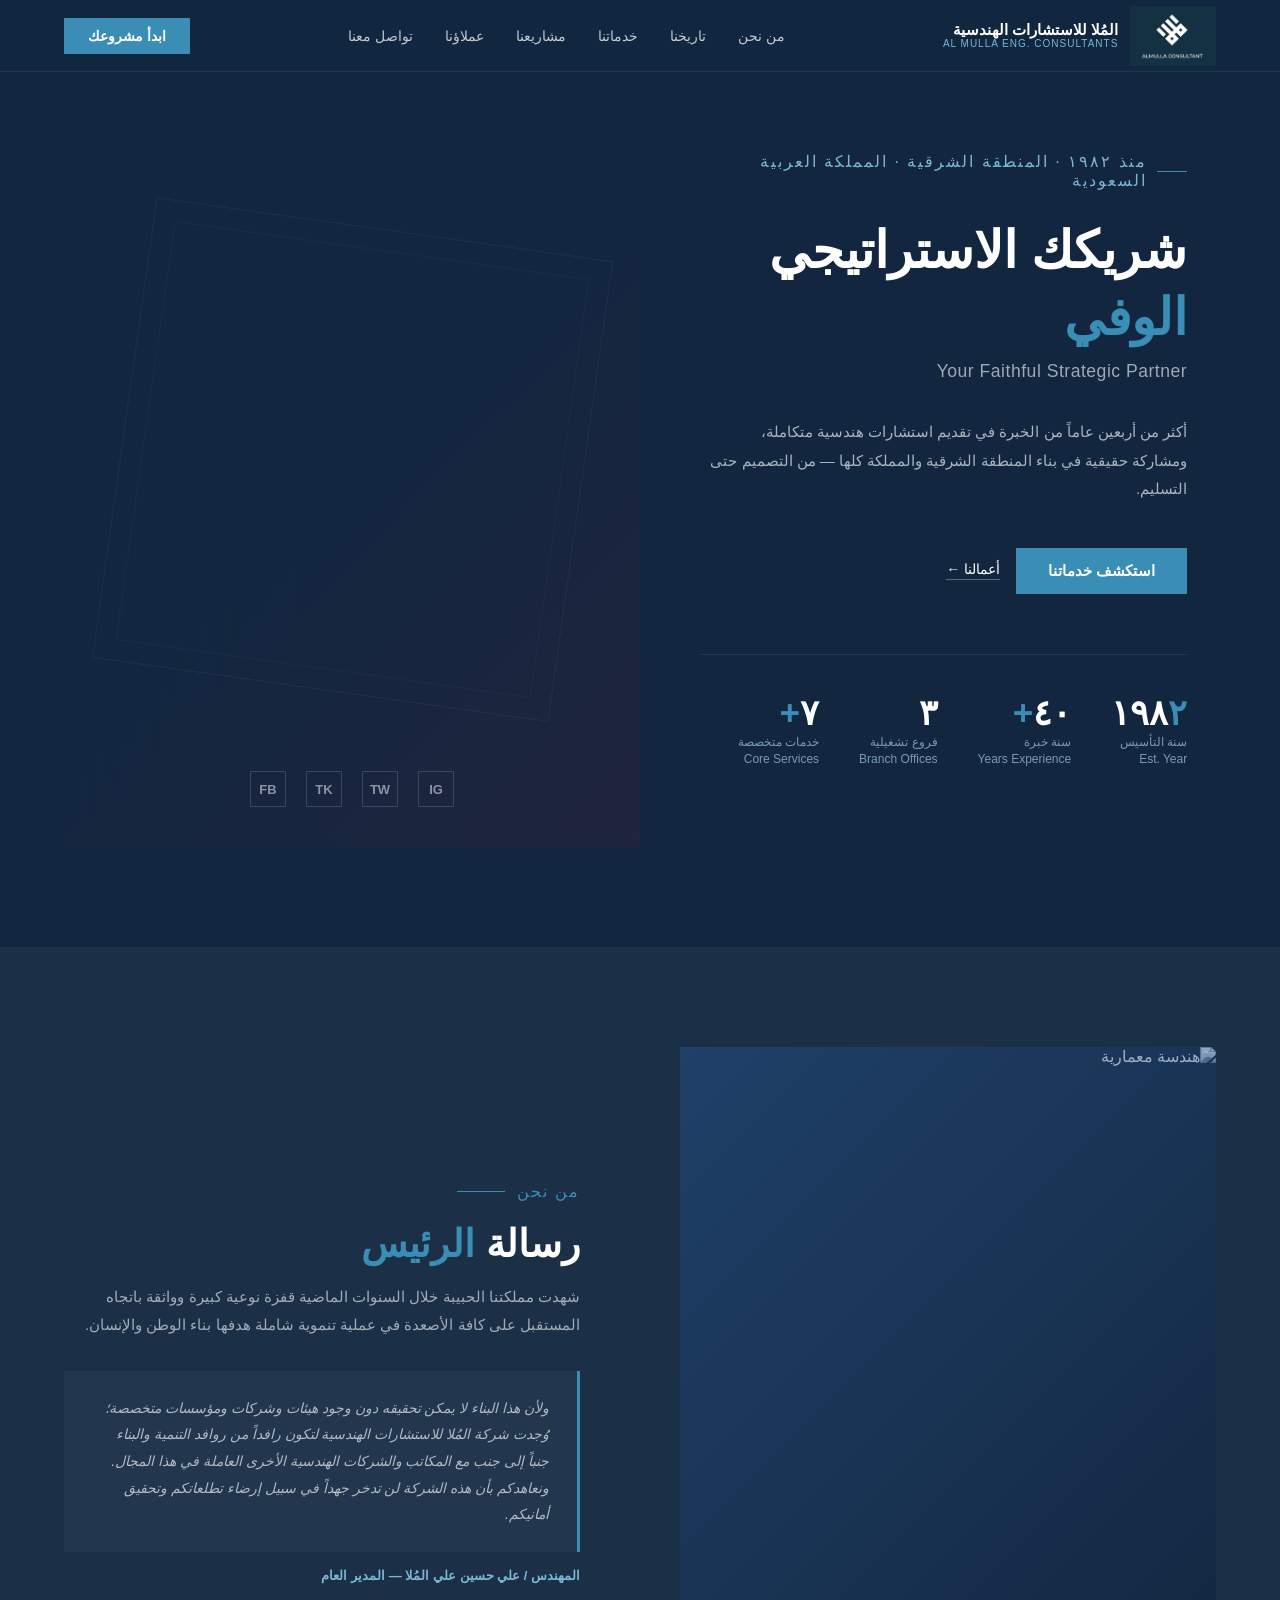
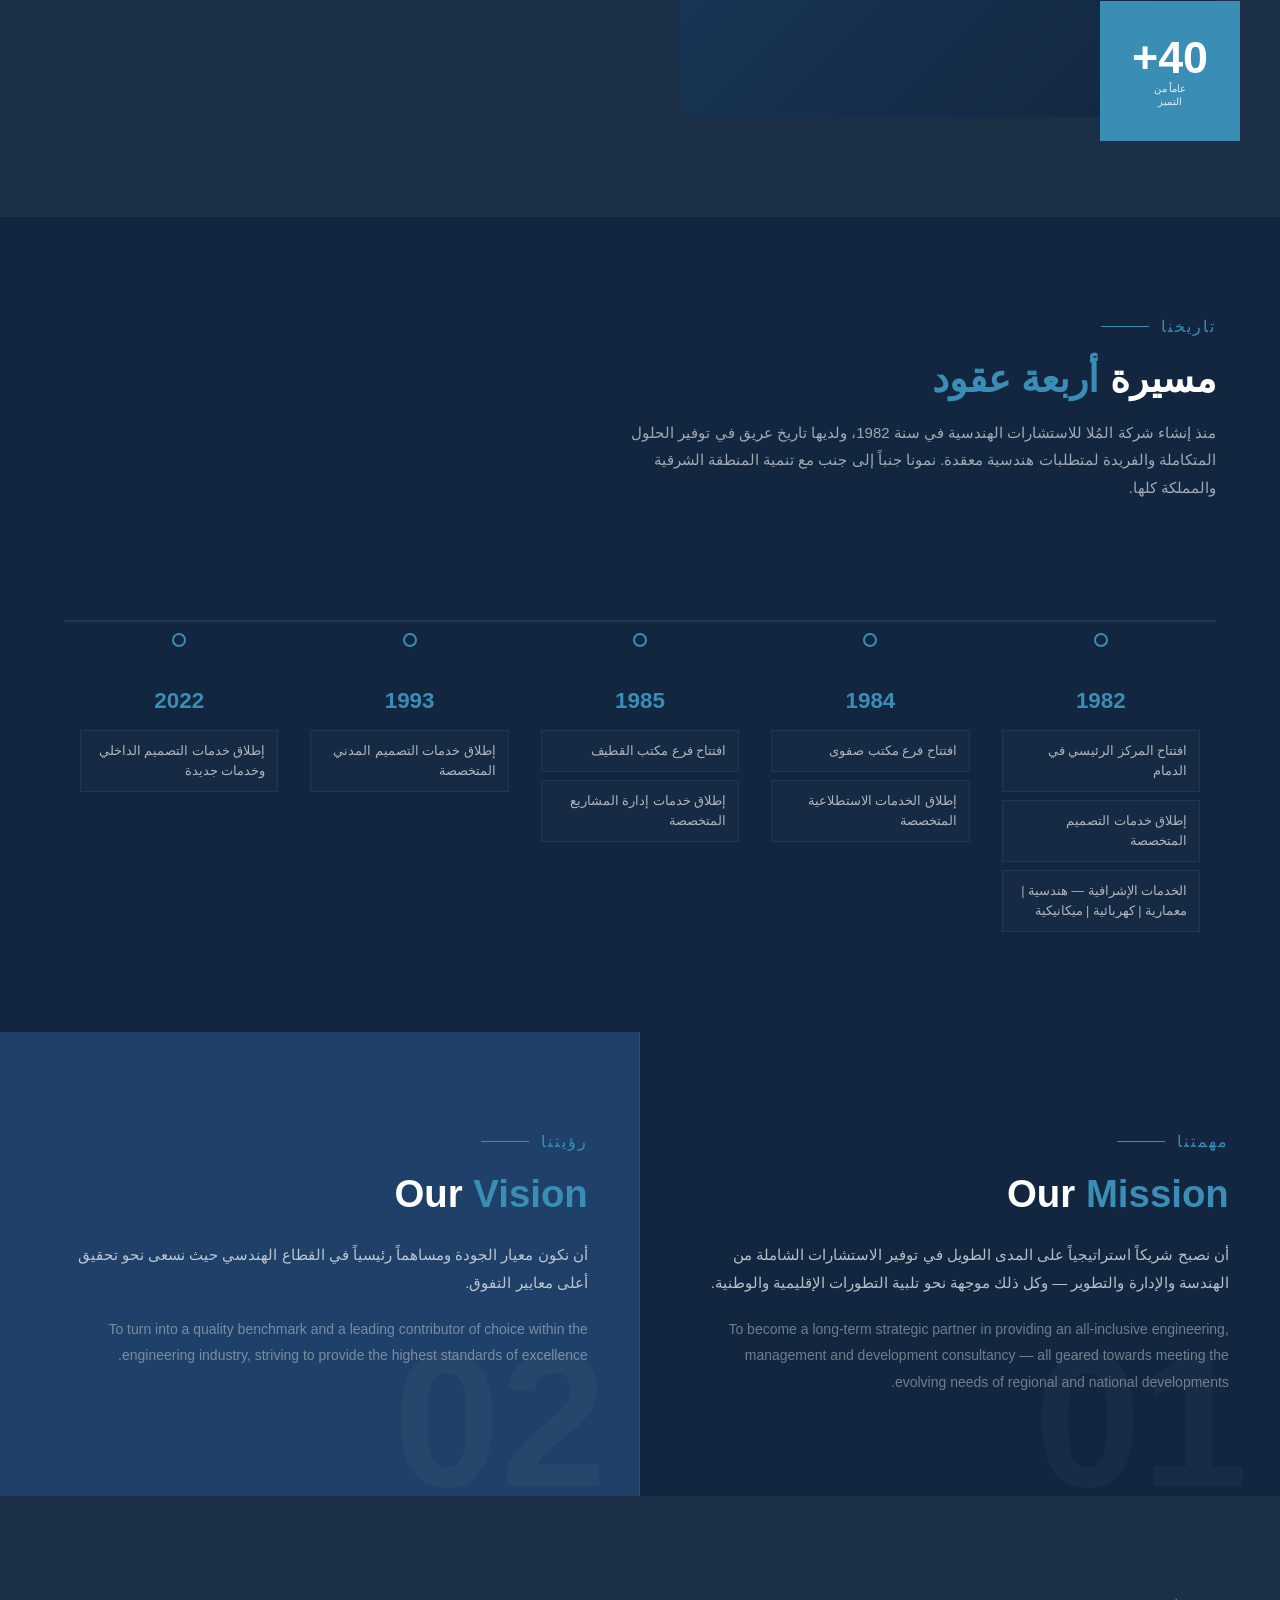
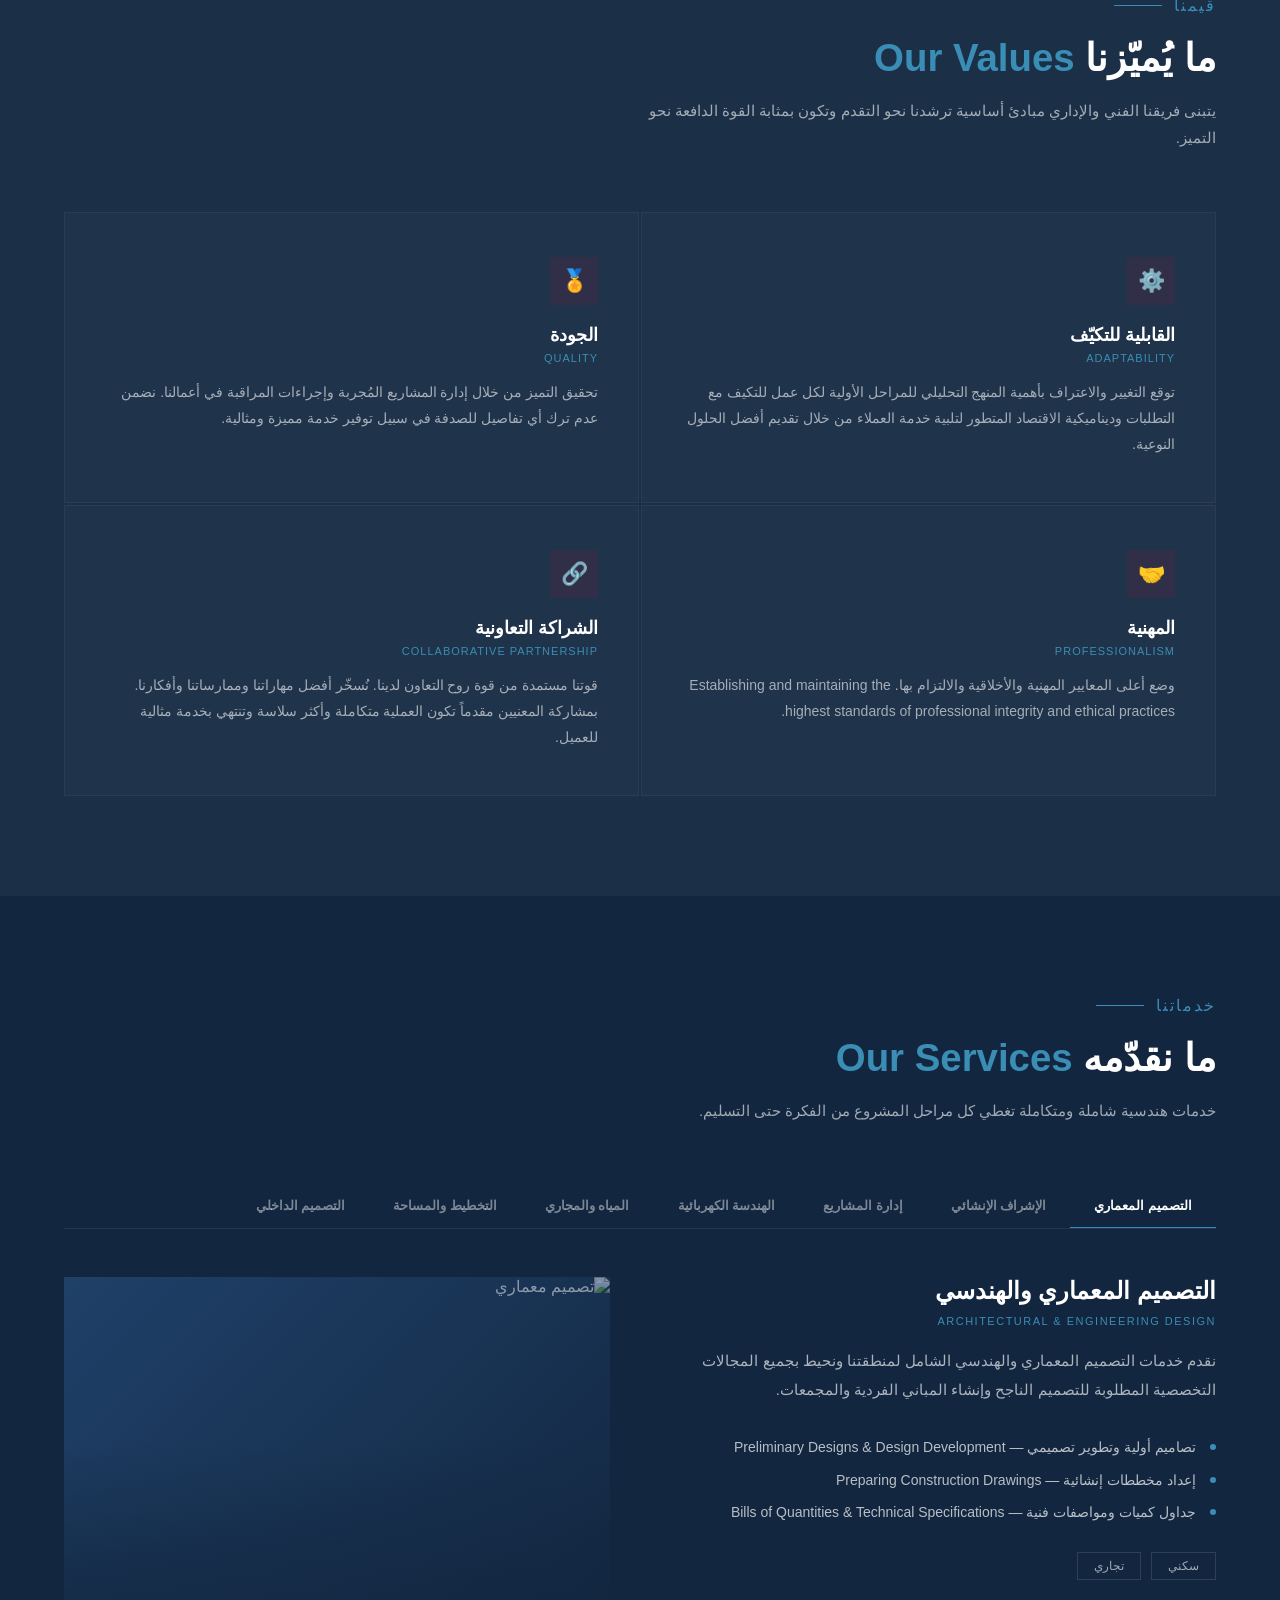
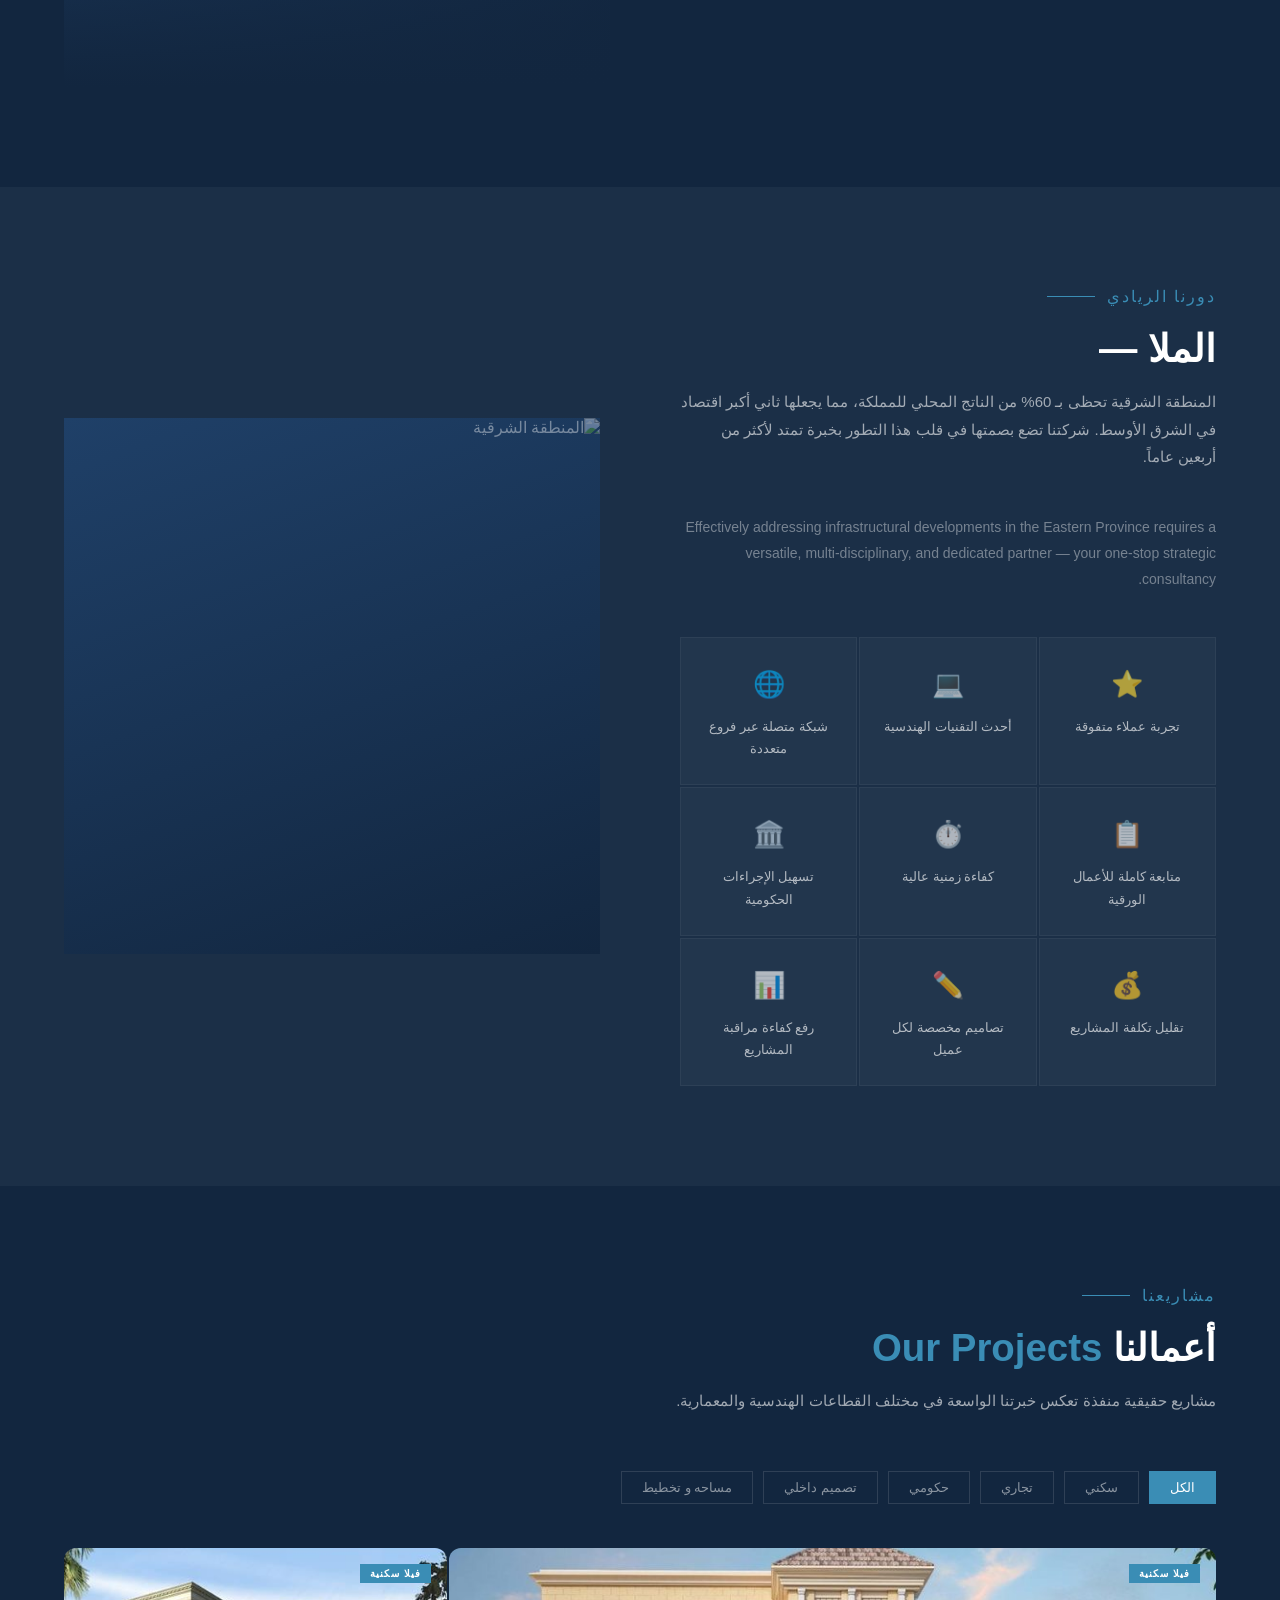
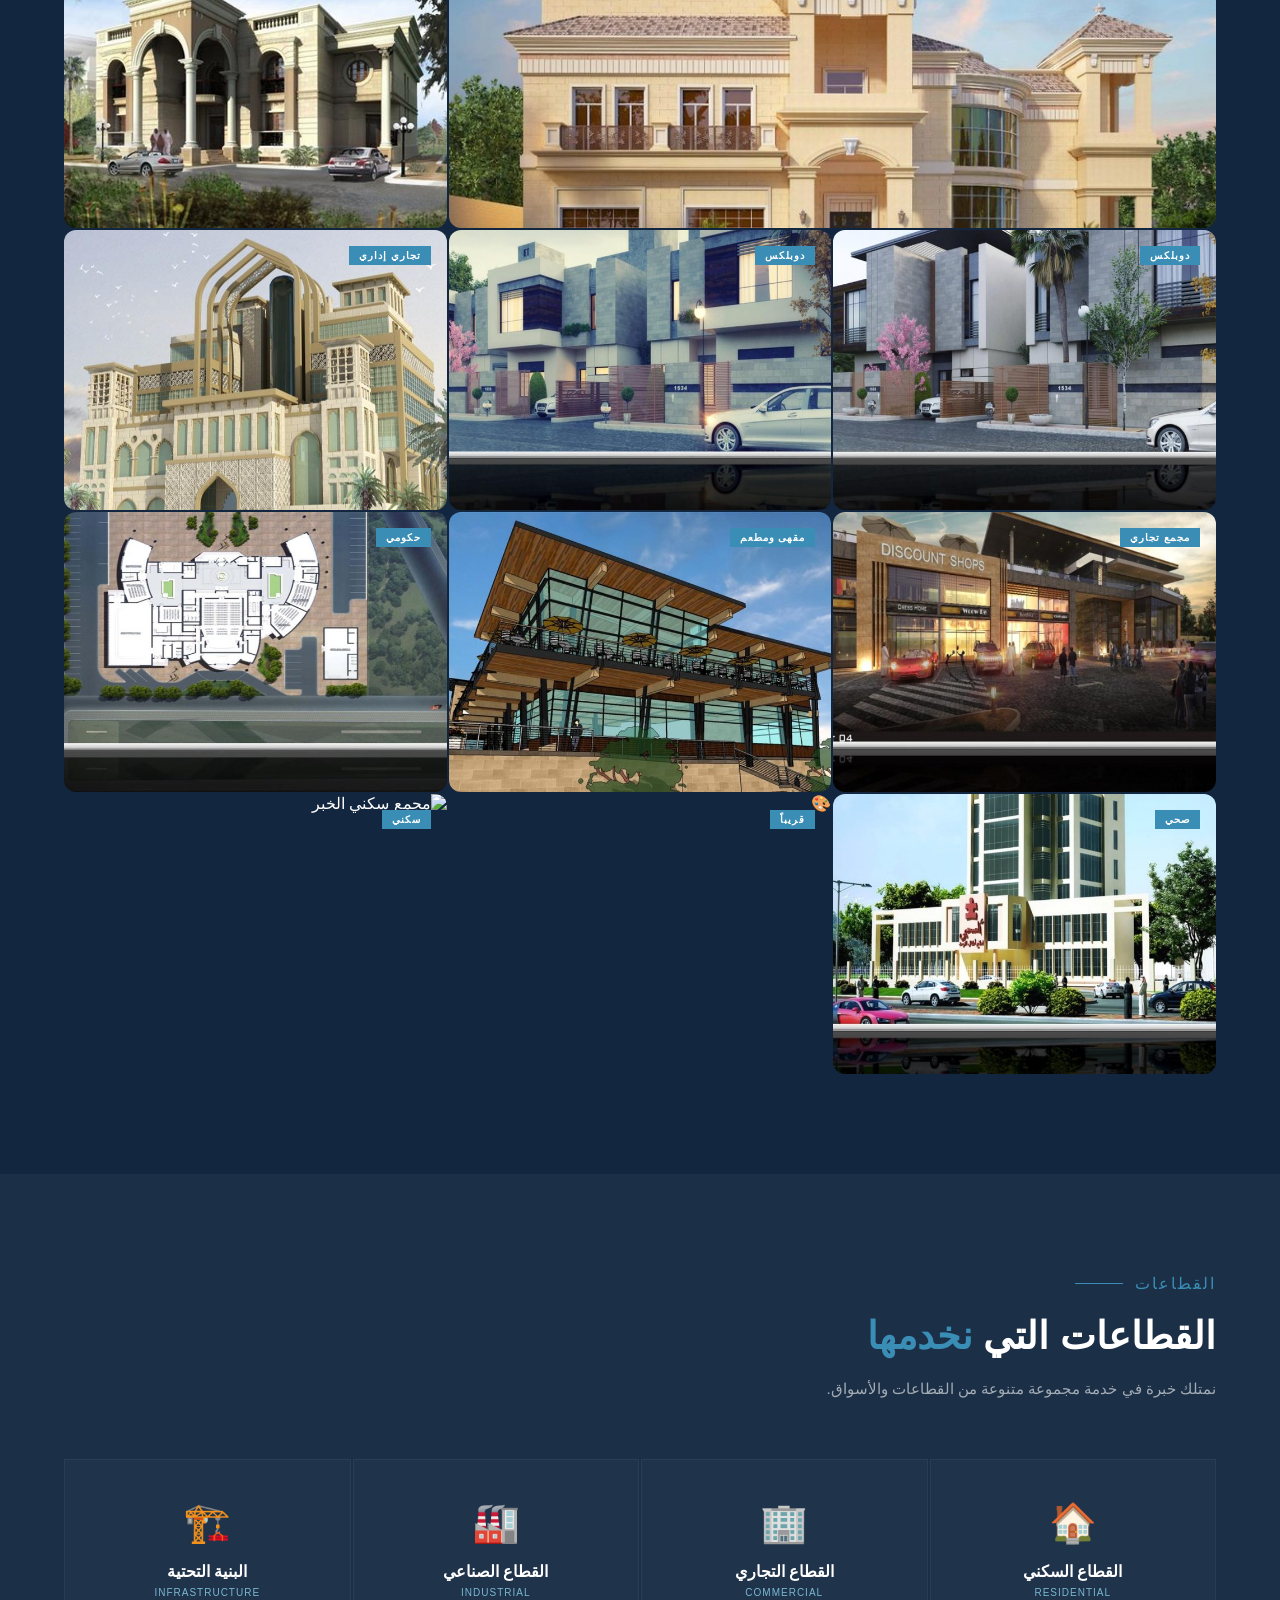
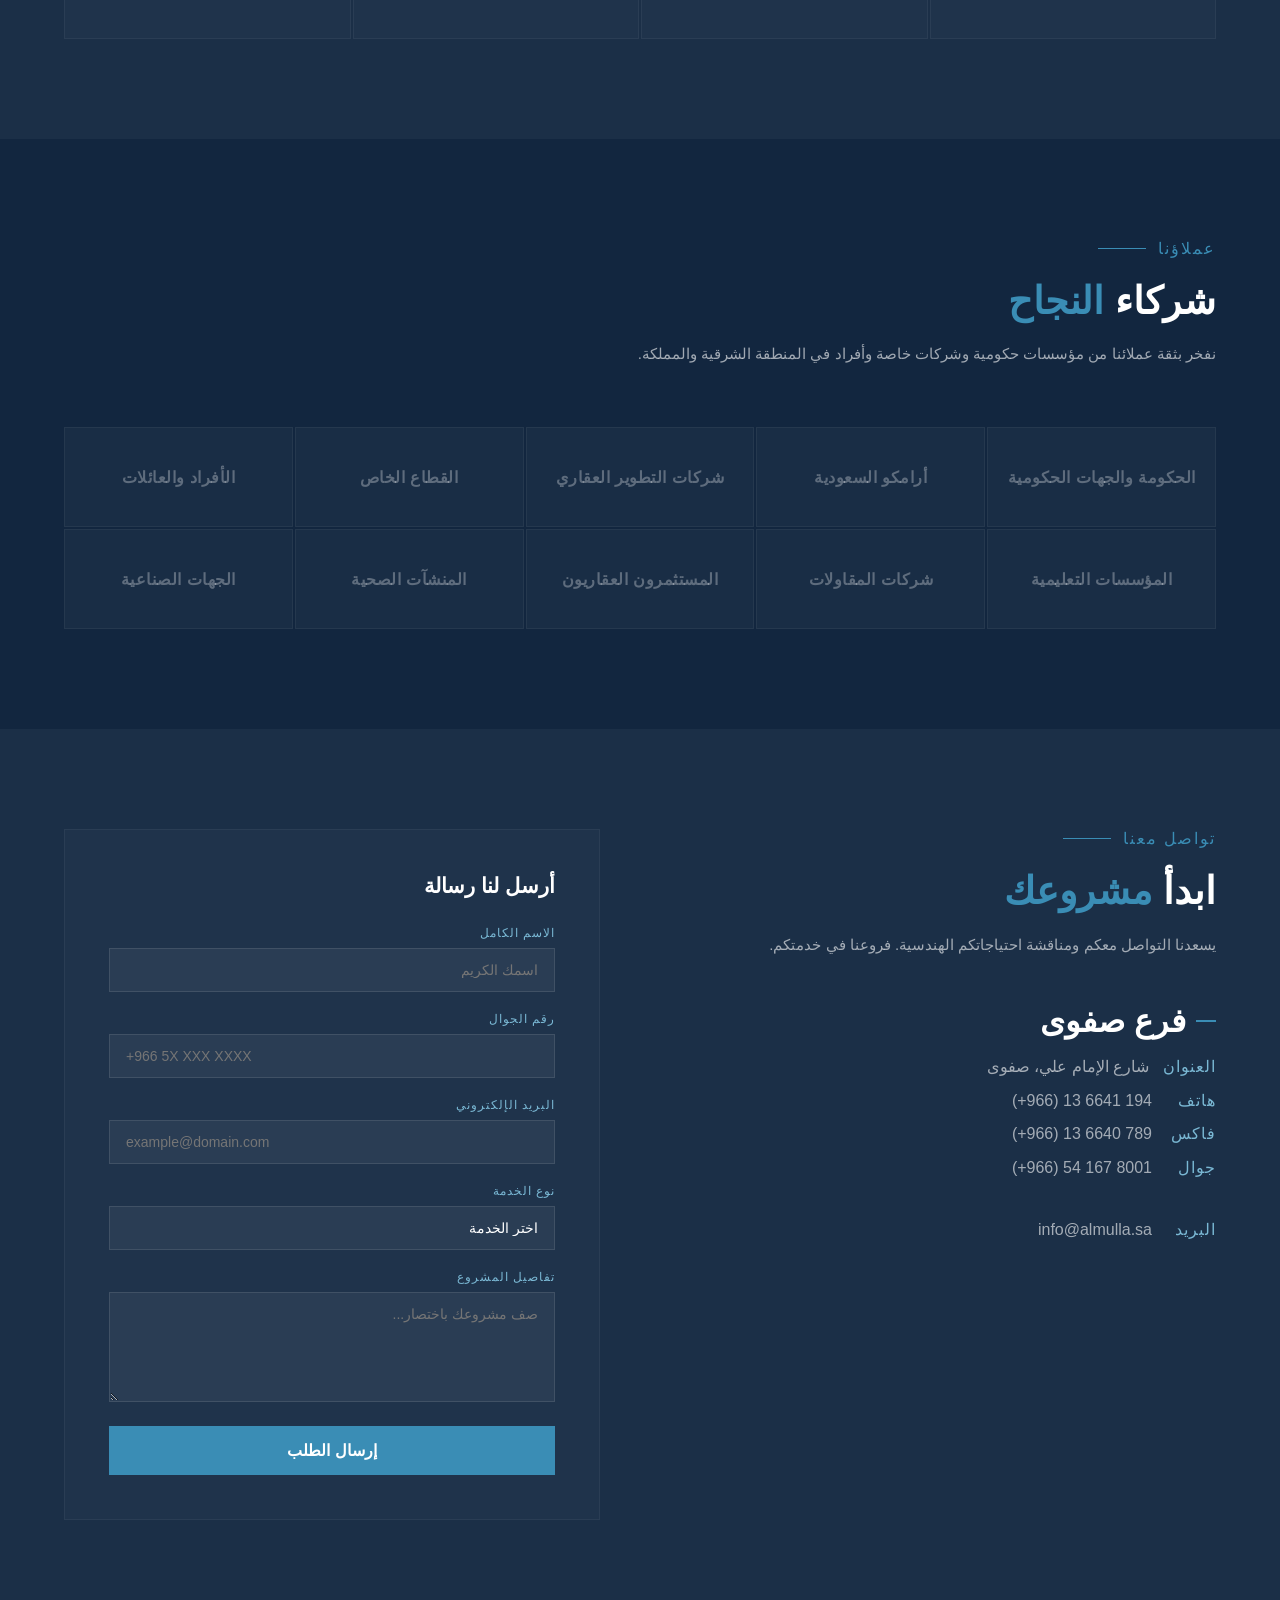
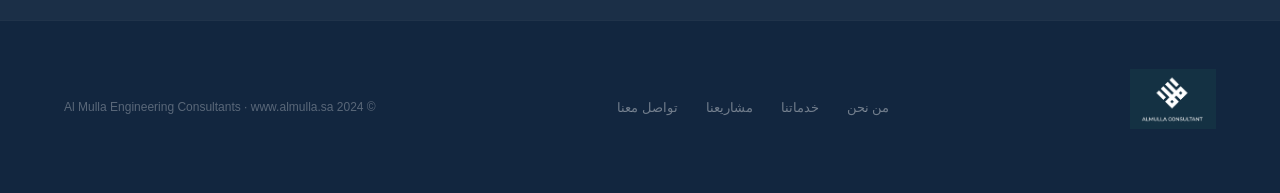
==== commit 3377a9f8: "Fix HTML typos and update image source" ====
--- a/index.html
+++ b/index.html
@@ -5,7 +5,7 @@
 <meta name="viewport" content="width=device-width, initial-scale=1, viewport-fit=cover">
 <title>المُلا للاستشارات الهندسية</title>
 <link rel="preconnect" href="https://fonts.googleapis.com">
-<link href="https://fonts.googleapis.com/css2?family=Cairo:wght@300;400;600;700;900&family=Inter:wght@300;400;500;600&display=swap" rel="stylesheet">
+<link href="https://fonts.googleapis.com/css2?family=Tajawal:wght@400;500;600;700;800&display=swap" rel="stylesheet">
 <link rel="stylesheet" href="styles.css">
 <link rel="icon" type="image/png" href="/logo.png" />
 </head>
@@ -381,7 +381,7 @@
   <div class="niche-grid">
     <div class="niche-content">
       <div class="section-tag">دورنا الريادي</div>
-      <h2 class="section-h2">المُلا — </h2>
+      <h2 class="section-h2">الملا — </h2>
       <p class="section-lead">
         المنطقة الشرقية تحظى بـ 60% من الناتج المحلي للمملكة، مما يجعلها ثاني أكبر اقتصاد في الشرق الأوسط. شركتنا تضع بصمتها في قلب هذا التطور بخبرة تمتد لأكثر من أربعين عاماً.
       </p>
@@ -429,10 +429,10 @@
     </div>
     <div class="niche-visual">
       <img src="https://images.unsplash.com/photo-1486325212027-8081e485255e?w=800&q=80" alt="المنطقة الشرقية">
-      <div class="niche-visual-num">
+      <!-- <div class="niche-visual-num">
         <div class="big">60%</div>
         <div class="sm">من الناتج المحلي<br>للمملكة</div>
-      </div>
+      </div> -->
     </div>
   </div>
 </section>
@@ -571,7 +571,7 @@
     </div>
     <!-- مساحه و تخطيط -->
     <div class="project-card" data-cat="Layout">
-      <img src="images/Proj-new-beach.jpg" alt="تاروت نيوبيتش">
+      <img src="images/proj-new-beach.jpg" alt="مجمع سكني الخبر">
       <span class="project-label">سكني</span>
       <div class="project-overlay">
         <div class="project-cat">Residential · Building</div>
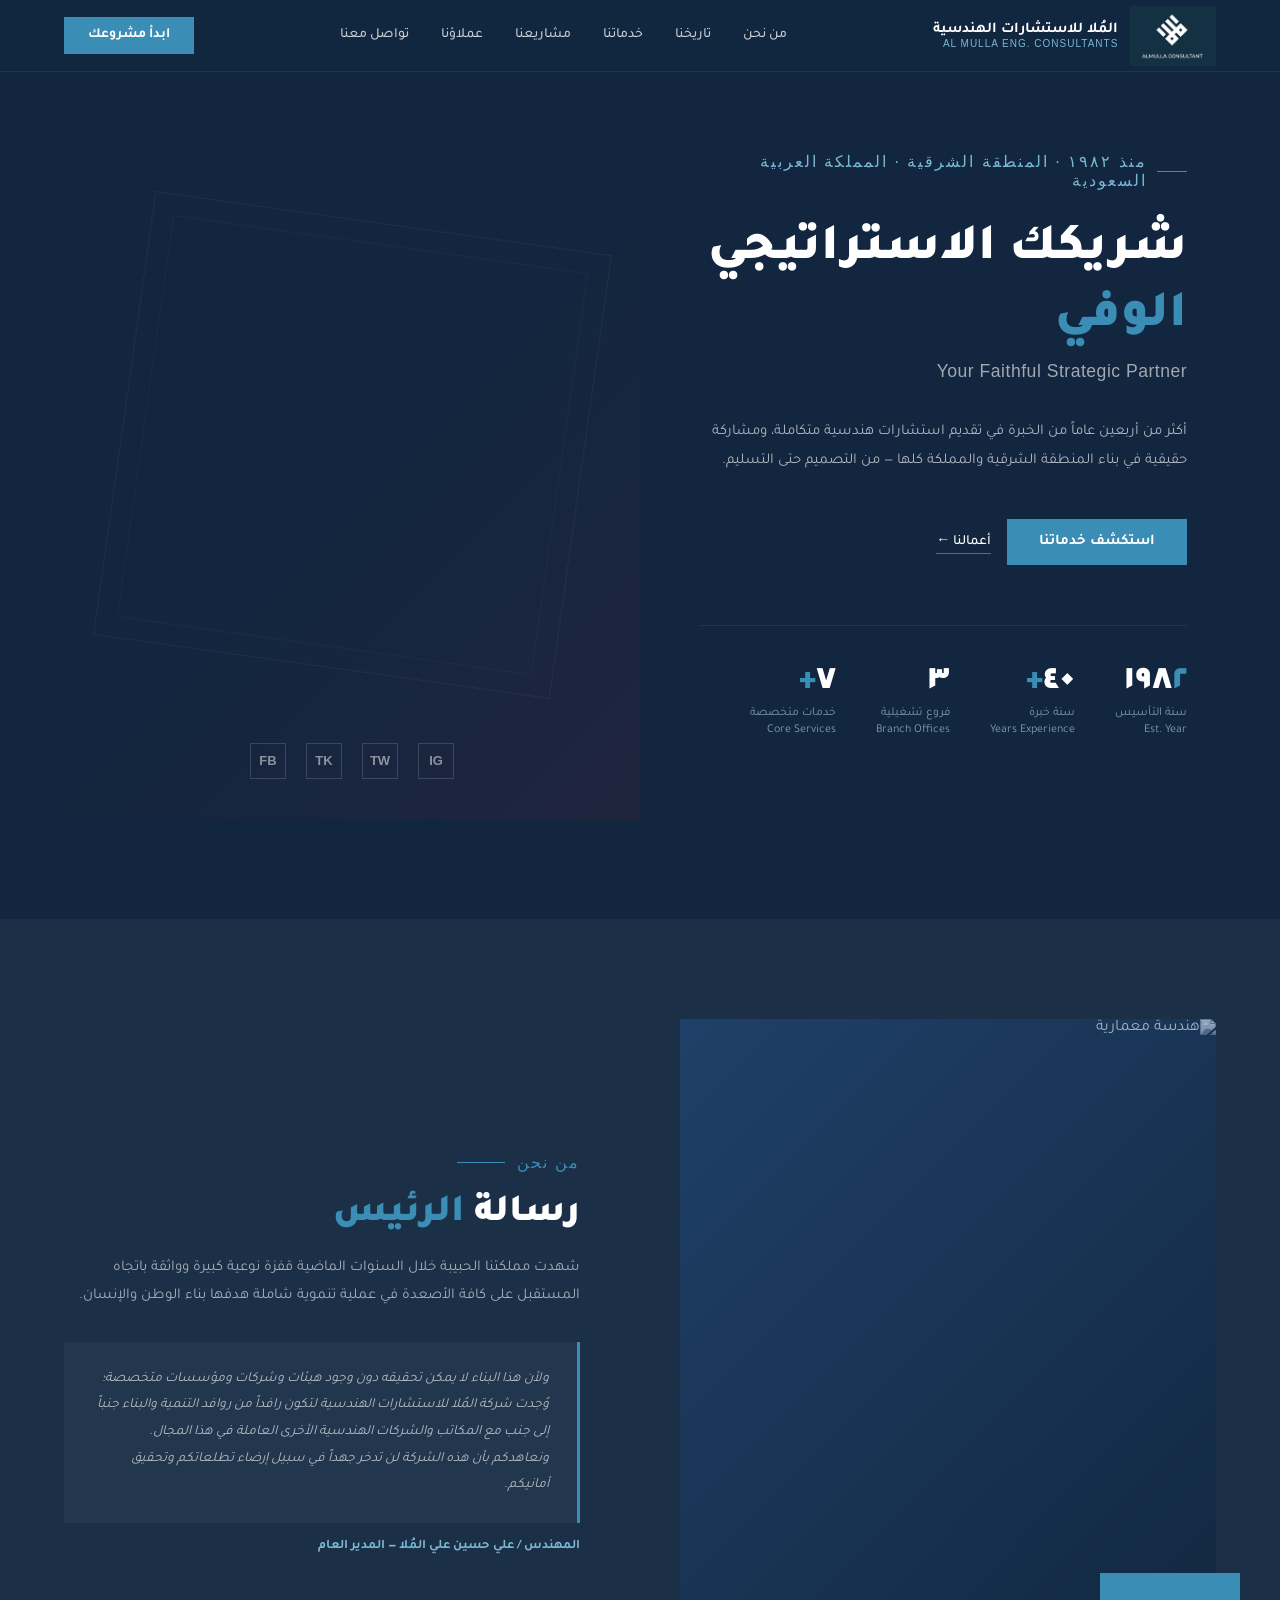
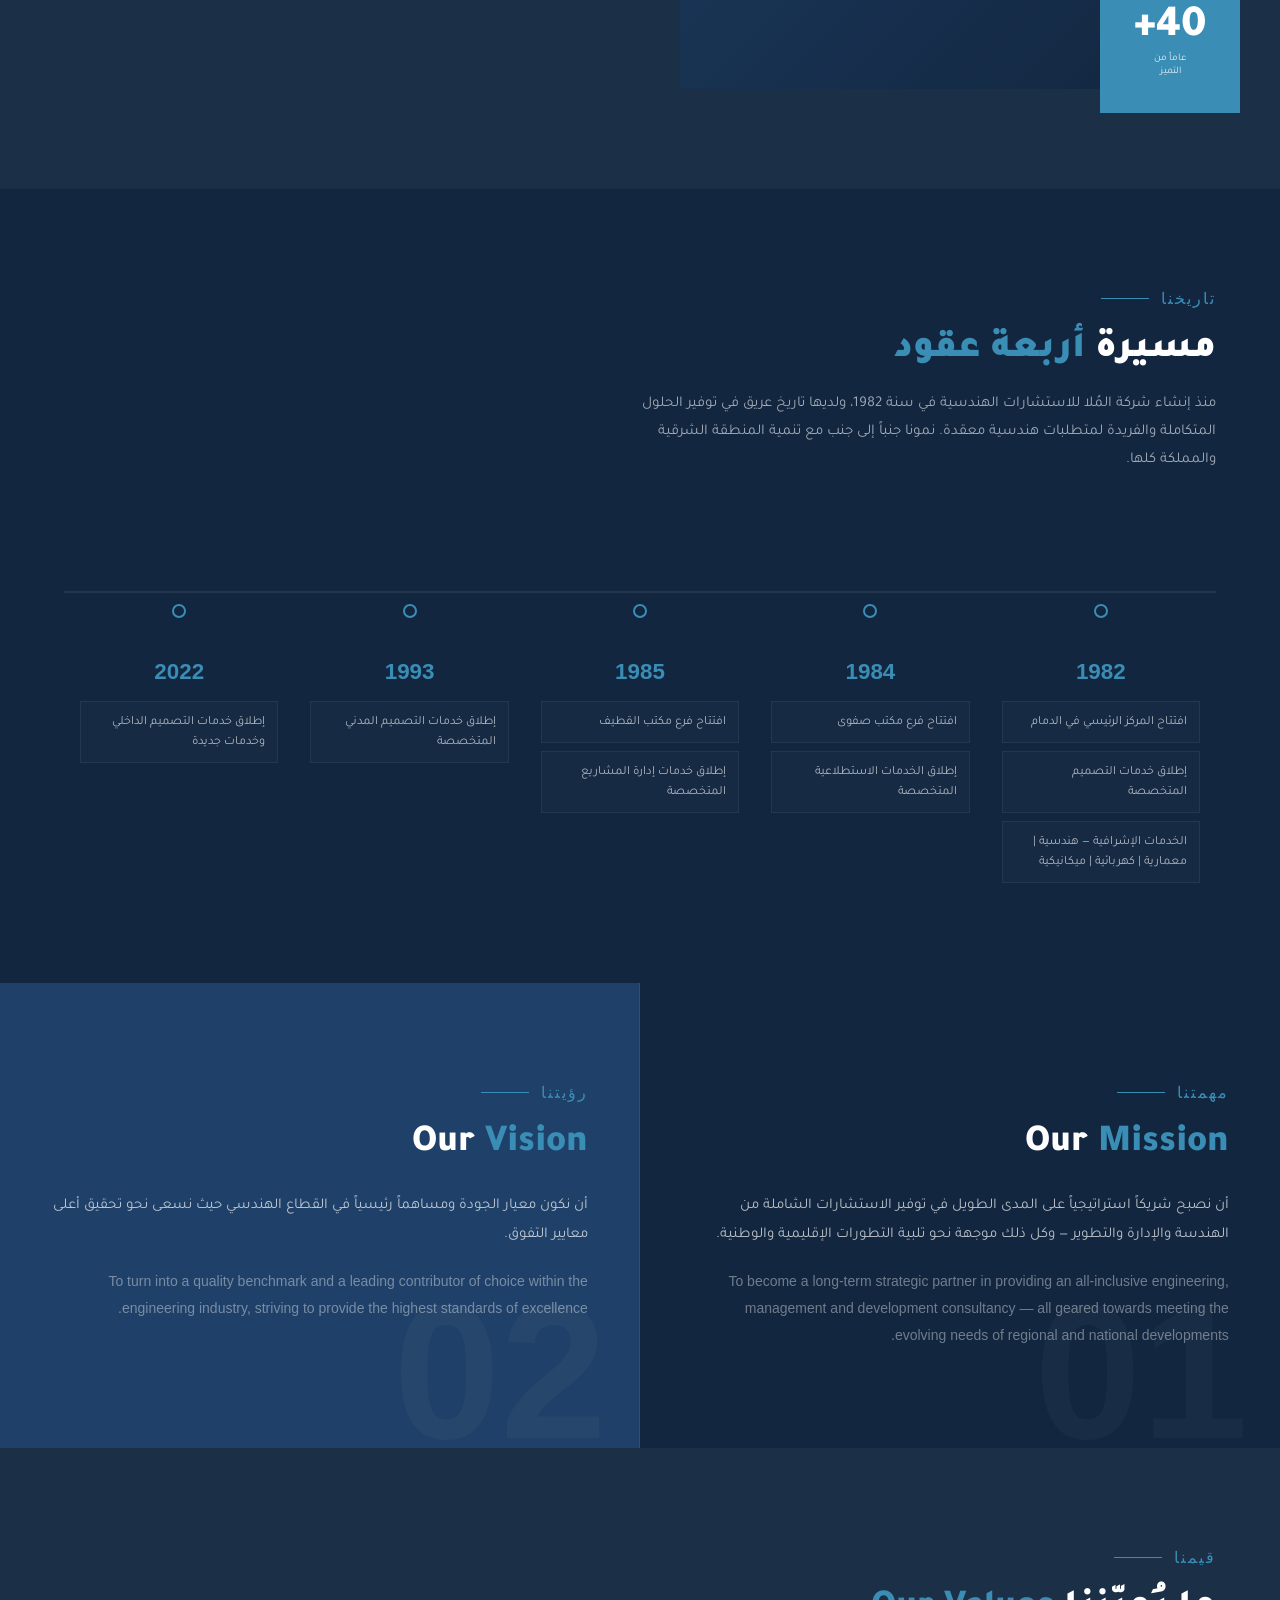
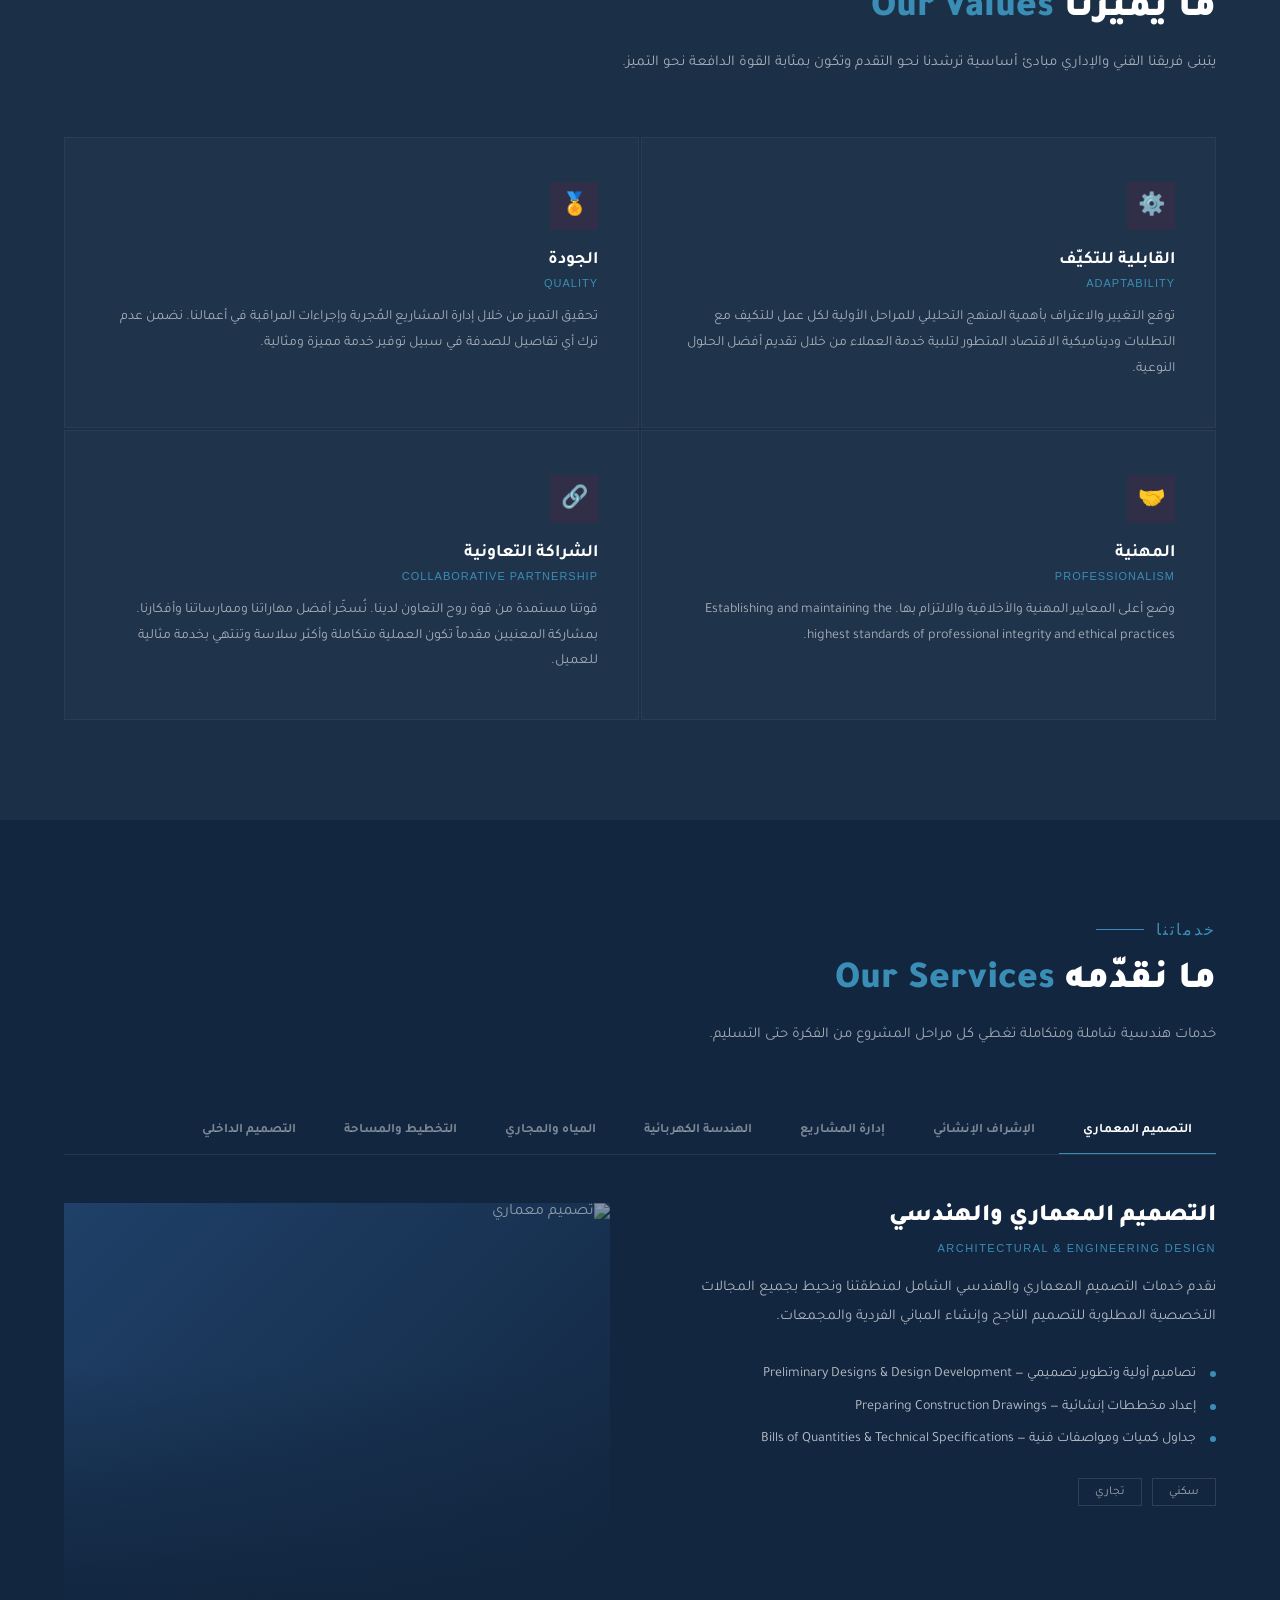
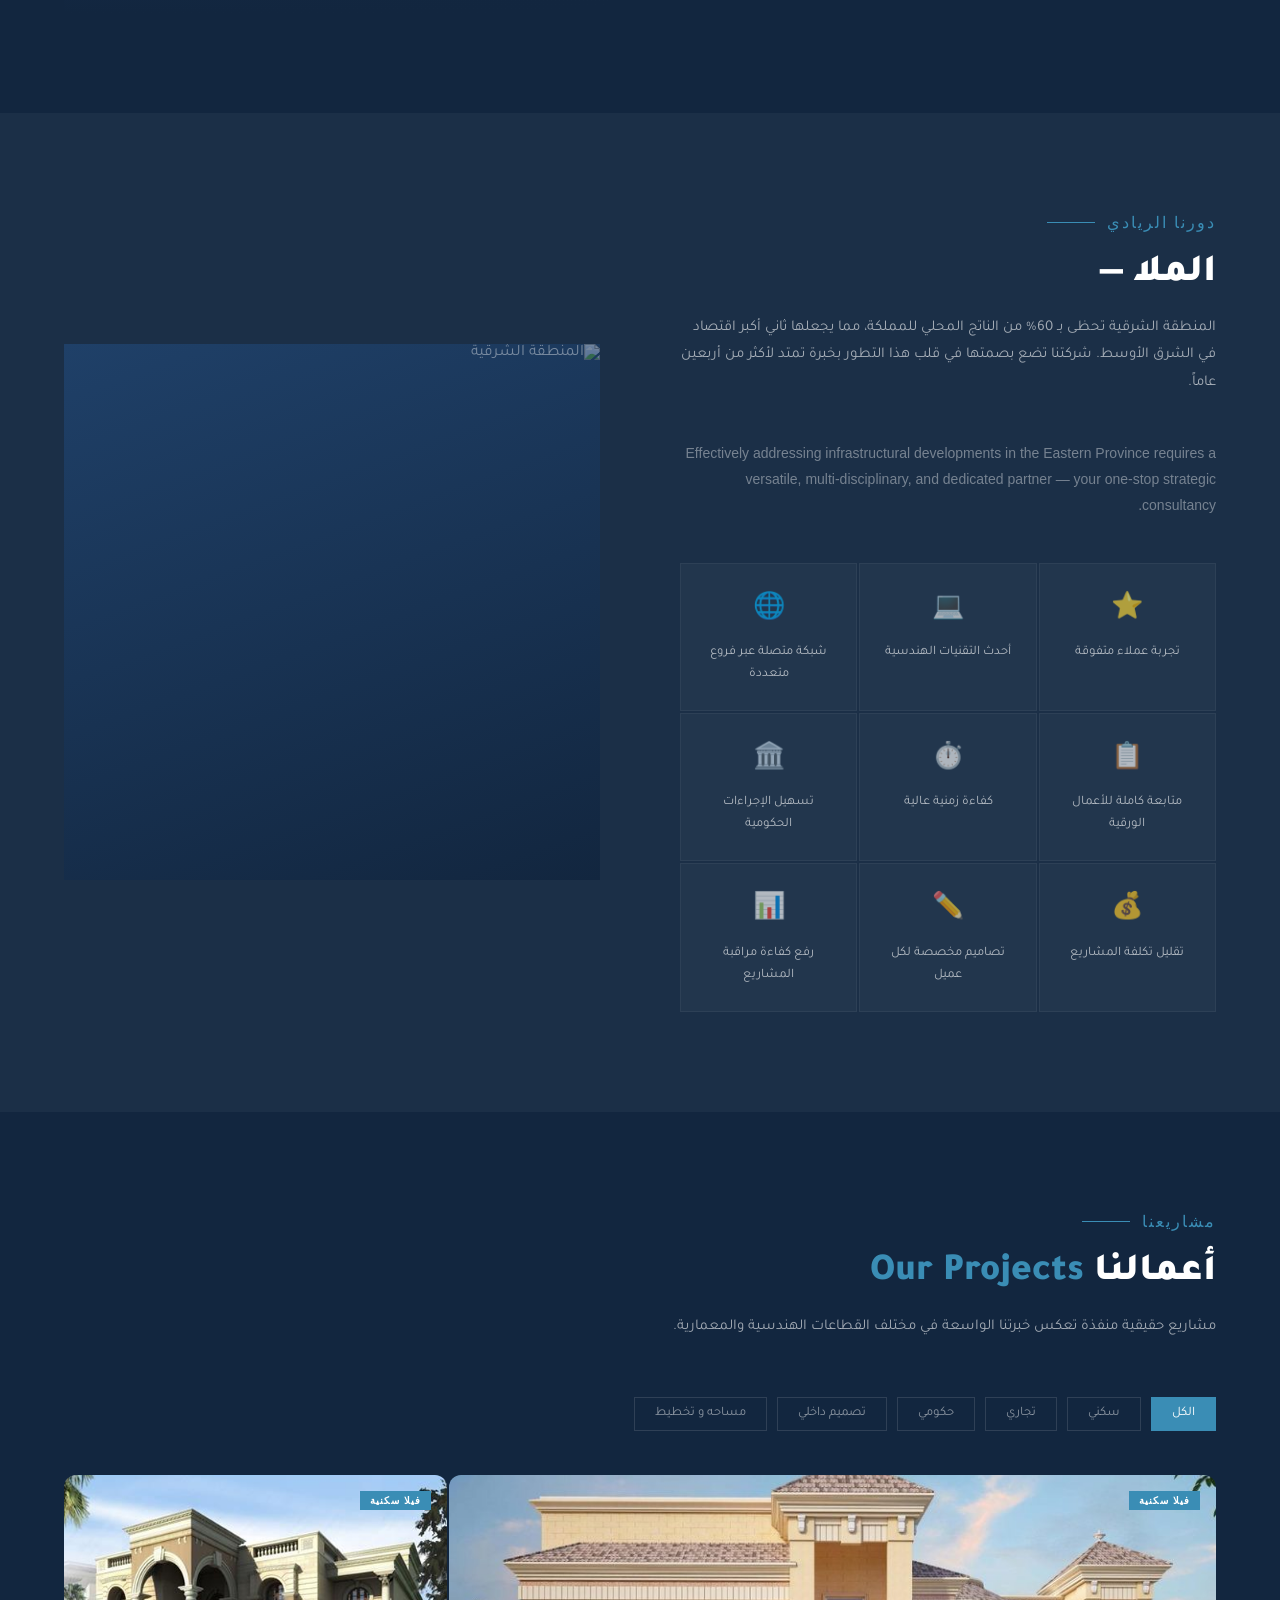
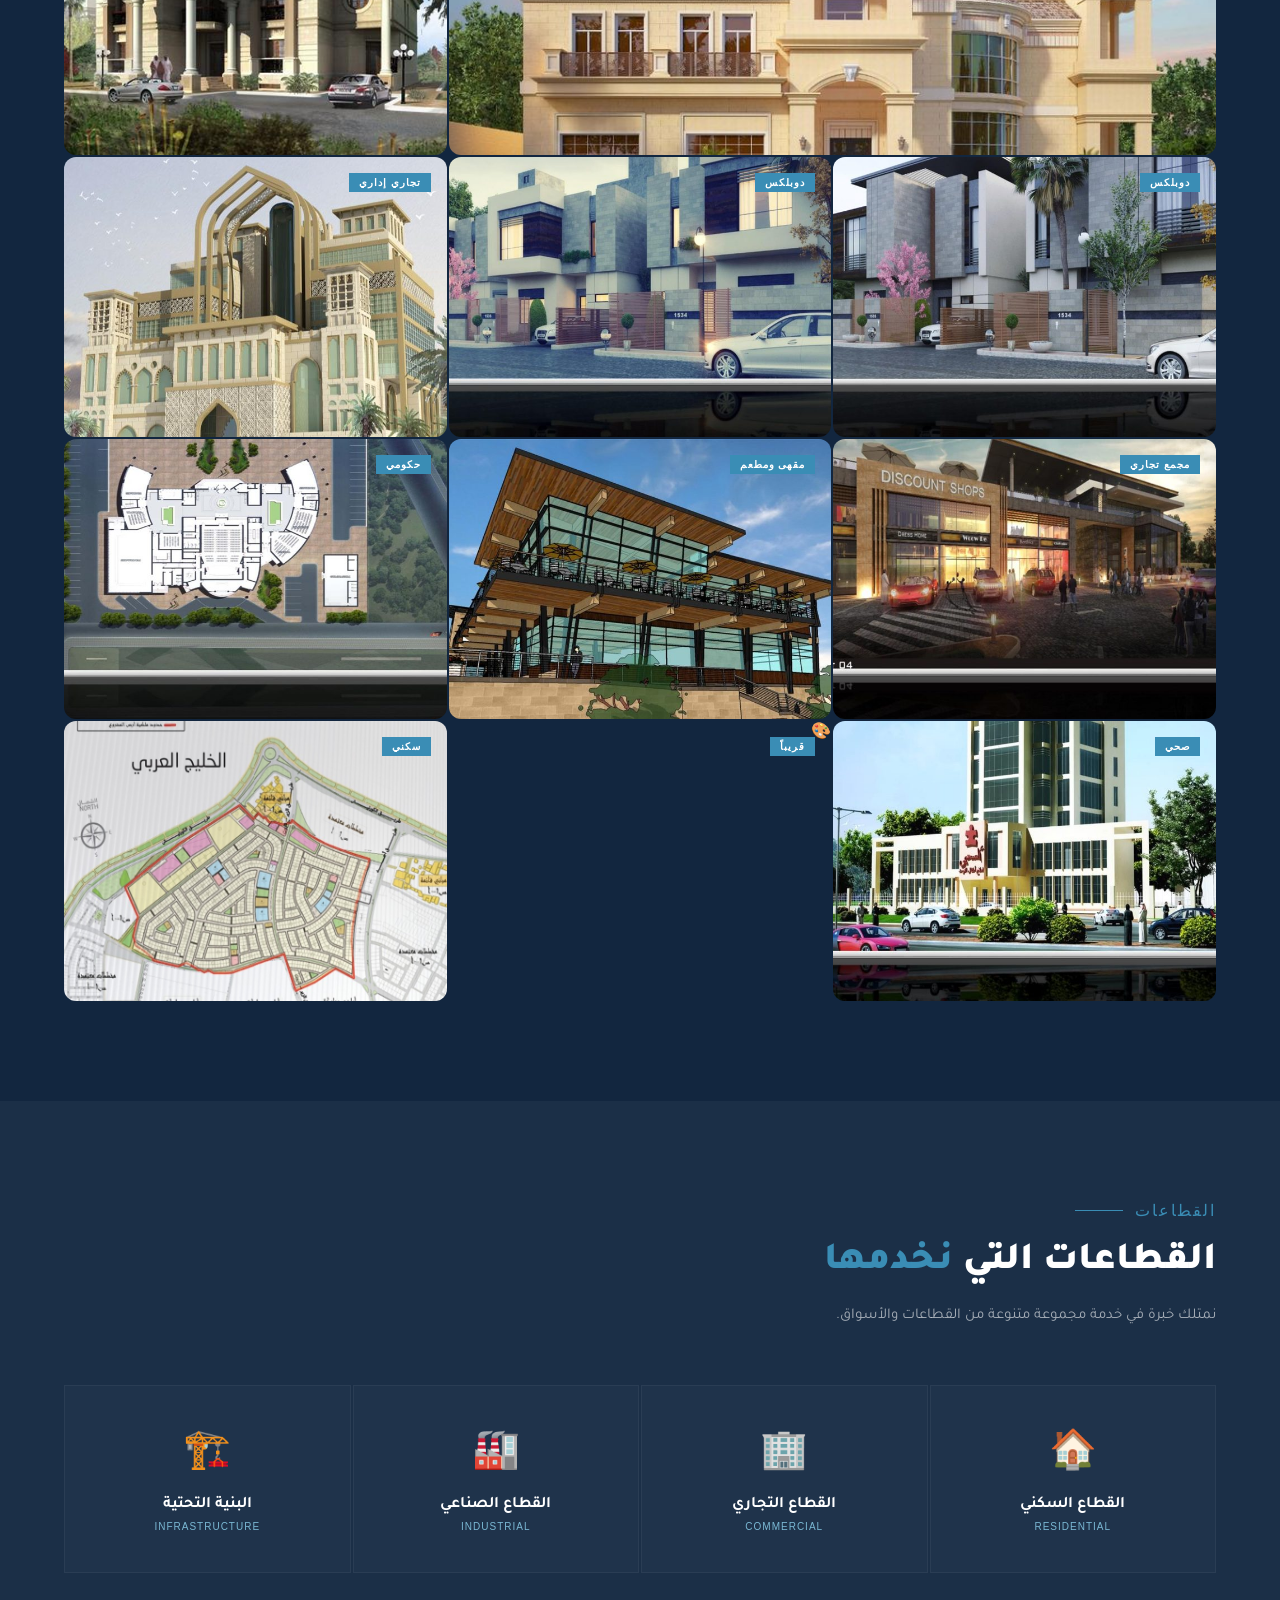
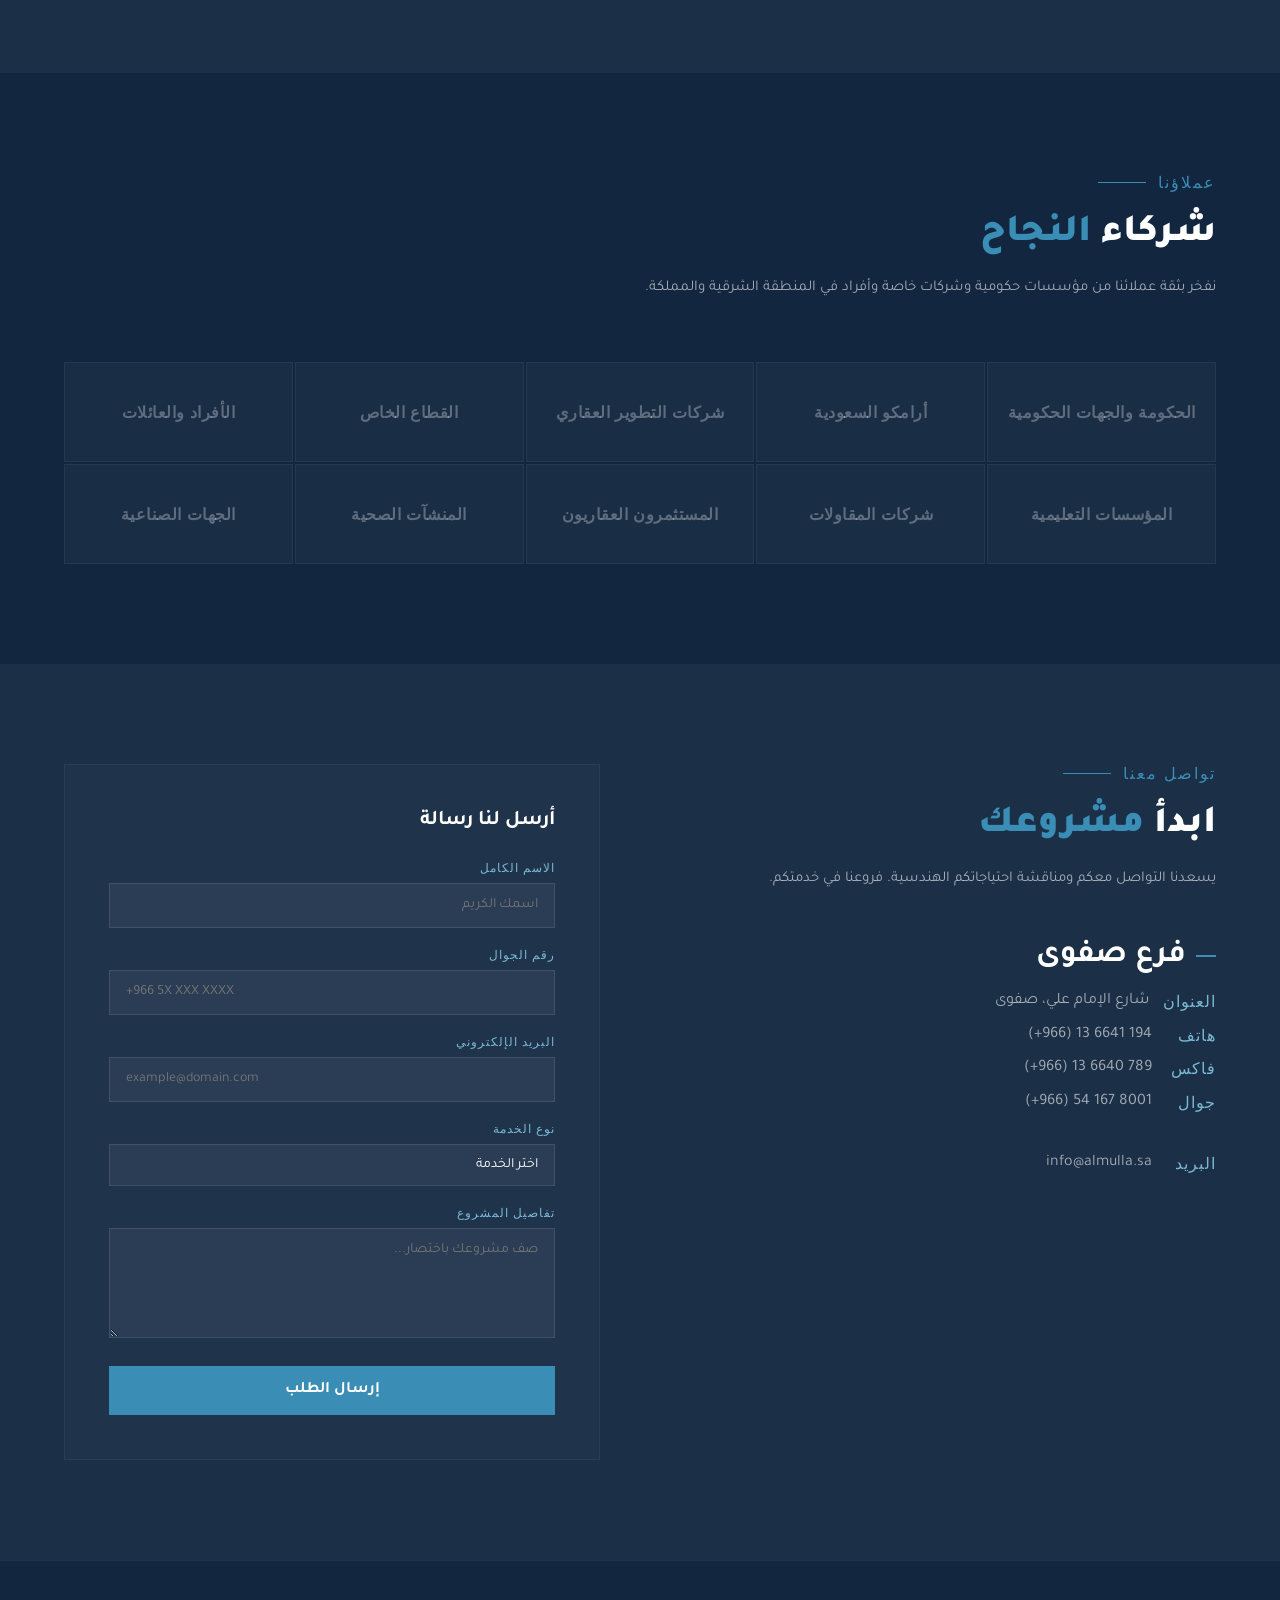
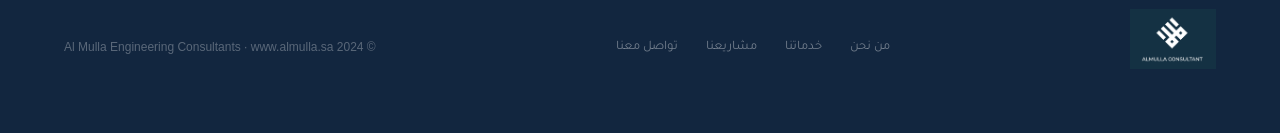
==== commit 13af8243: "Update index.html" ====
--- a/index.html
+++ b/index.html
@@ -571,7 +571,7 @@
     </div>
     <!-- مساحه و تخطيط -->
     <div class="project-card" data-cat="Layout">
-      <img src="images/proj-new-beach.jpg" alt="مجمع سكني الخبر">
+      <img src="images/Proj-new-beach.jpg" alt="(تاروت نيوبيتش)">
       <span class="project-label">سكني</span>
       <div class="project-overlay">
         <div class="project-cat">Residential · Building</div>
--- a/styles.css
+++ b/styles.css
@@ -1,3 +1,5 @@
+@import url('https://fonts.googleapis.com/css2?family=Tajawal:wght@400;500;600;700;800&display=swap');
+
 
 :root {
   --navy: #12263f;
@@ -25,7 +27,7 @@
 html { scroll-behavior: smooth; font-size: 16px; }
 
 body {
-  font-family: 'Cairo', sans-serif;
+  font-family: 'Tajawal', sans-serif;
   background: var(--navy);
   color: var(--white);
   overflow-x: hidden;
@@ -75,7 +77,7 @@
 .nav-links a:hover::after { transform: scaleX(1); }
 .nav-cta {
   background: var(--accent); color: white; border: none;
-  padding: 10px 24px; font-family: 'Cairo', sans-serif; font-size: 14px; font-weight: 600;
+  padding: 10px 24px; font-family: 'Tajawal', sans-serif; font-size: 14px; font-weight: 600;
   cursor: pointer; transition: background 0.2s;
 }
 .nav-cta:hover { background: var(--accent-light); }
@@ -124,7 +126,7 @@
 .hero-actions { display: flex; gap: 16px; align-items: center; flex-wrap: wrap; }
 .btn-primary {
   background: var(--accent); color: white;
-  padding: 14px 32px; font-family: 'Cairo', sans-serif; font-size: 15px; font-weight: 700;
+  padding: 14px 32px; font-family: 'Tajawal', sans-serif; font-size: 15px; font-weight: 700;
   border: none; cursor: pointer; text-decoration: none;
   display: inline-block; transition: background 0.2s, transform 0.15s;
 }
@@ -342,7 +344,7 @@
   overflow-x: auto;
 }
 .svc-tab {
-  padding: 14px 24px; font-size: 13px; font-weight: 600; font-family: 'Cairo', sans-serif;
+  padding: 14px 24px; font-size: 13px; font-weight: 600; font-family: 'Tajawal', sans-serif;
   color: rgba(255,255,255,0.45); cursor: pointer; border: none;
   background: none; border-bottom: 2px solid transparent;
   transition: all 0.2s; white-space: nowrap;
@@ -426,7 +428,7 @@
 }
 .filter-btn {
   padding: 8px 20px; border: 1px solid rgba(255,255,255,0.12);
-  background: none; color: rgba(255,255,255,0.5); font-family: 'Cairo', sans-serif;
+  background: none; color: rgba(255,255,255,0.5); font-family: 'Tajawal', sans-serif;
   font-size: 13px; cursor: pointer; transition: all 0.2s;
 }
 .filter-btn.active, .filter-btn:hover { background: var(--accent); border-color: var(--accent); color: white; }
@@ -554,7 +556,7 @@
 .form-group input, .form-group textarea, .form-group select {
   width: 100%; padding: 13px 16px;
   background: rgba(255,255,255,0.05); border: 1px solid rgba(255,255,255,0.1);
-  color: white; font-family: 'Cairo', sans-serif; font-size: 14px;
+  color: white; font-family: 'Tajawal', sans-serif; font-size: 14px;
   outline: none; transition: border-color 0.2s;
 }
 .form-group input:focus, .form-group textarea:focus, .form-group select:focus {
@@ -565,7 +567,7 @@
 .form-group select option { background: var(--navy); }
 .form-submit {
   width: 100%; padding: 15px; background: var(--accent); border: none;
-  color: white; font-family: 'Cairo', sans-serif; font-size: 16px; font-weight: 700;
+  color: white; font-family: 'Tajawal', sans-serif; font-size: 16px; font-weight: 700;
   cursor: pointer; transition: background 0.2s;
 }
 .form-submit:hover { background: var(--accent-light); }
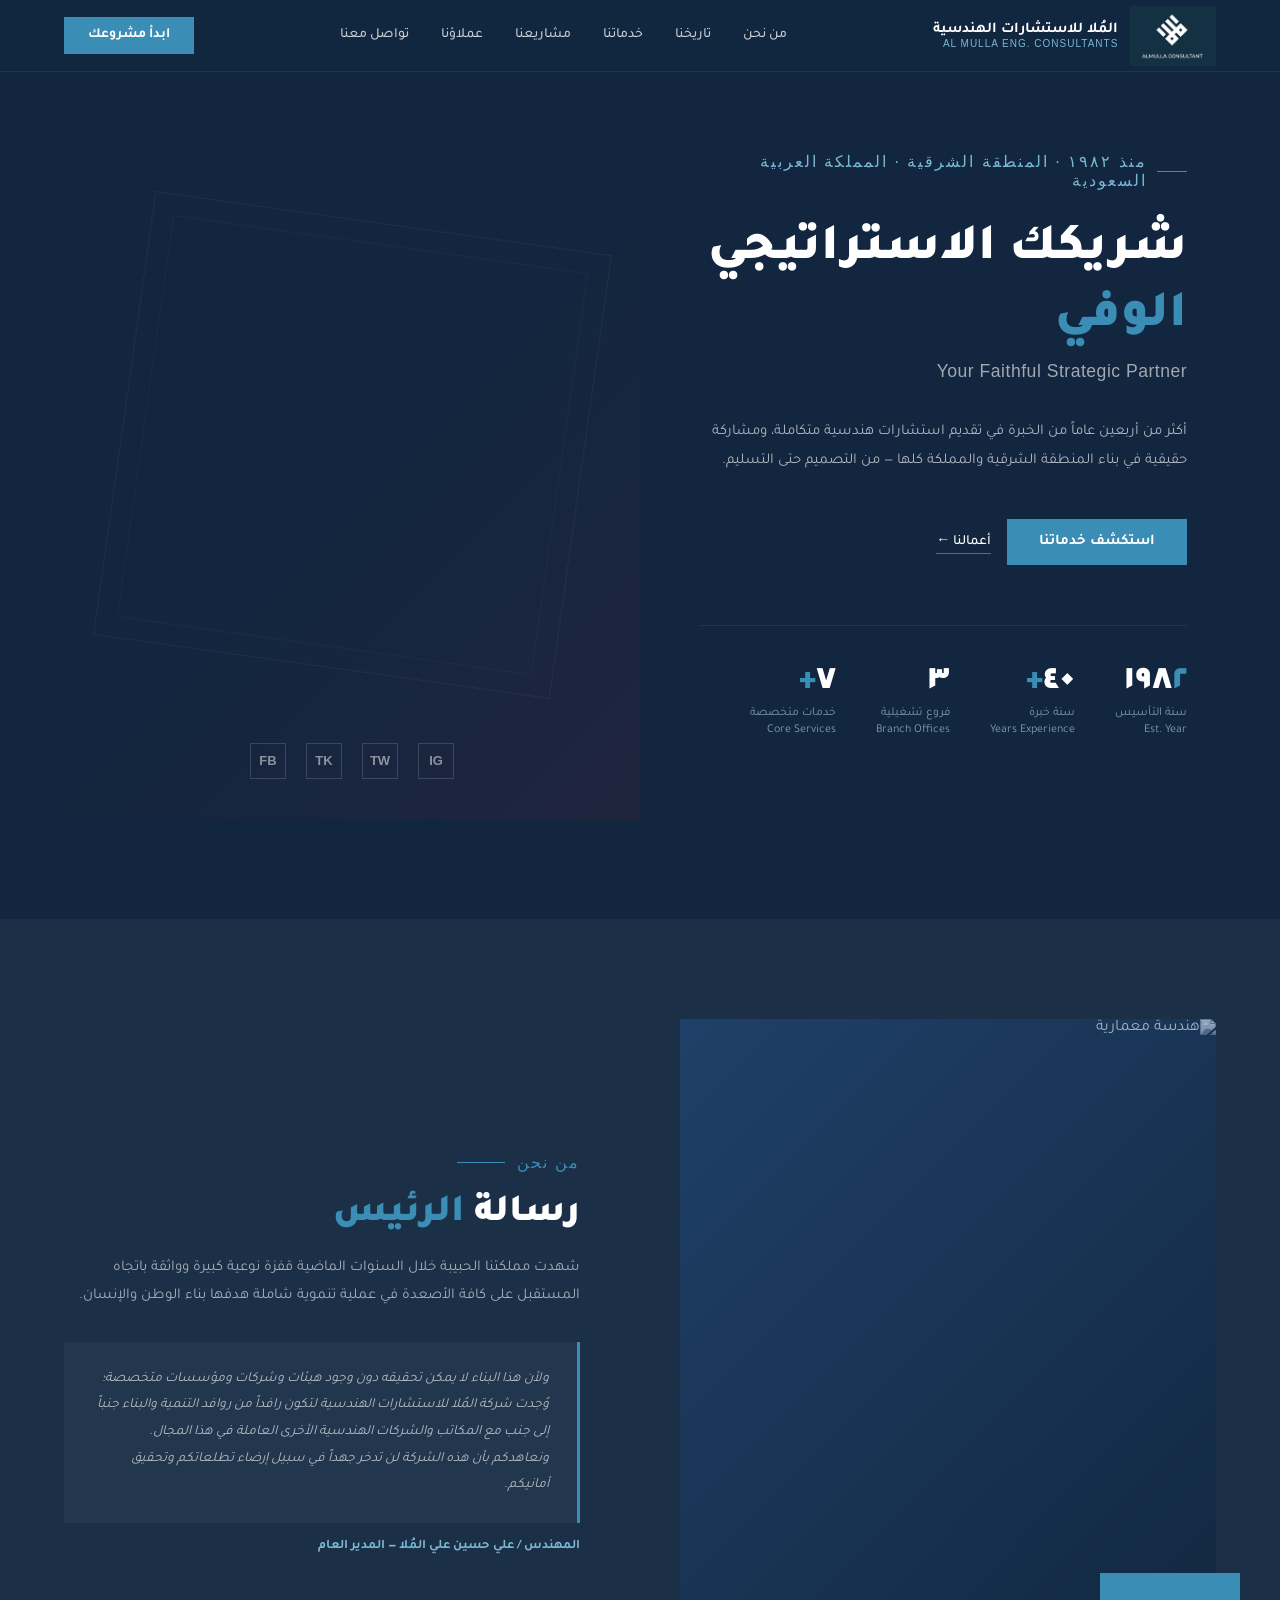
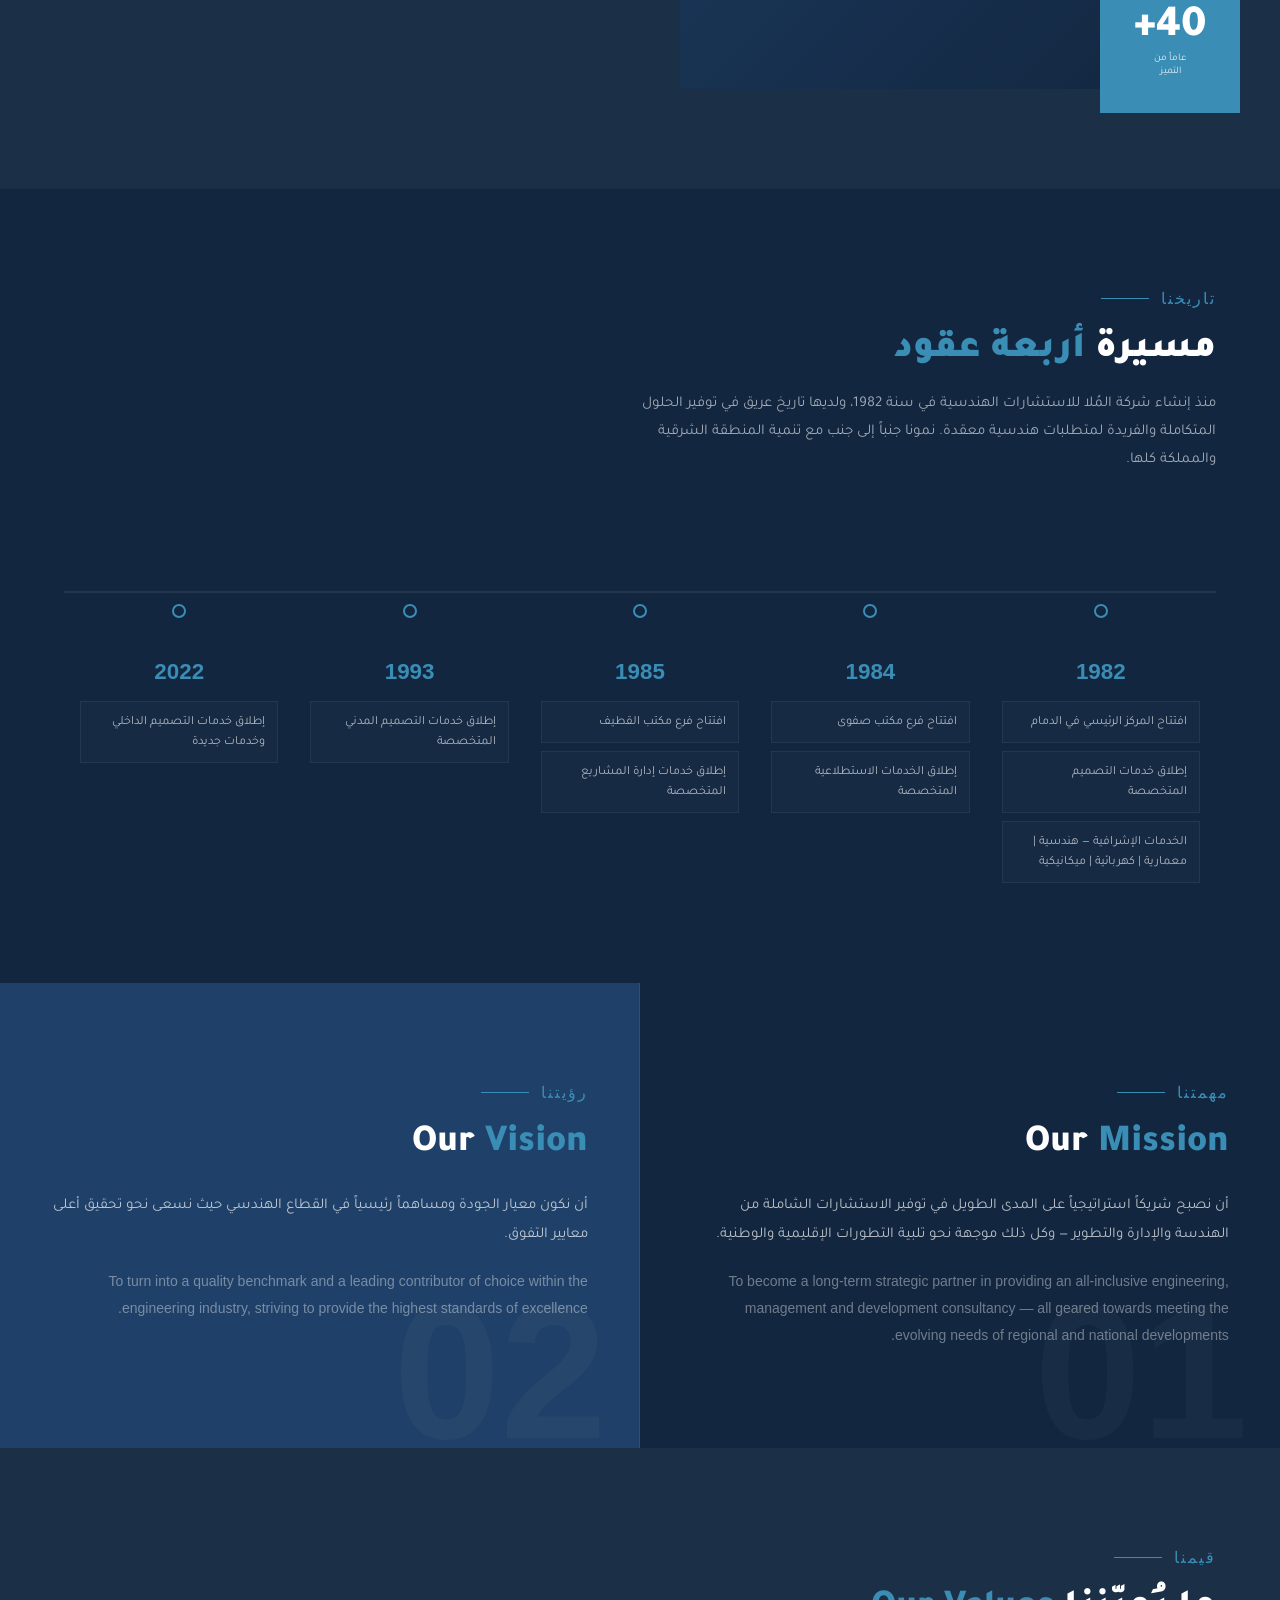
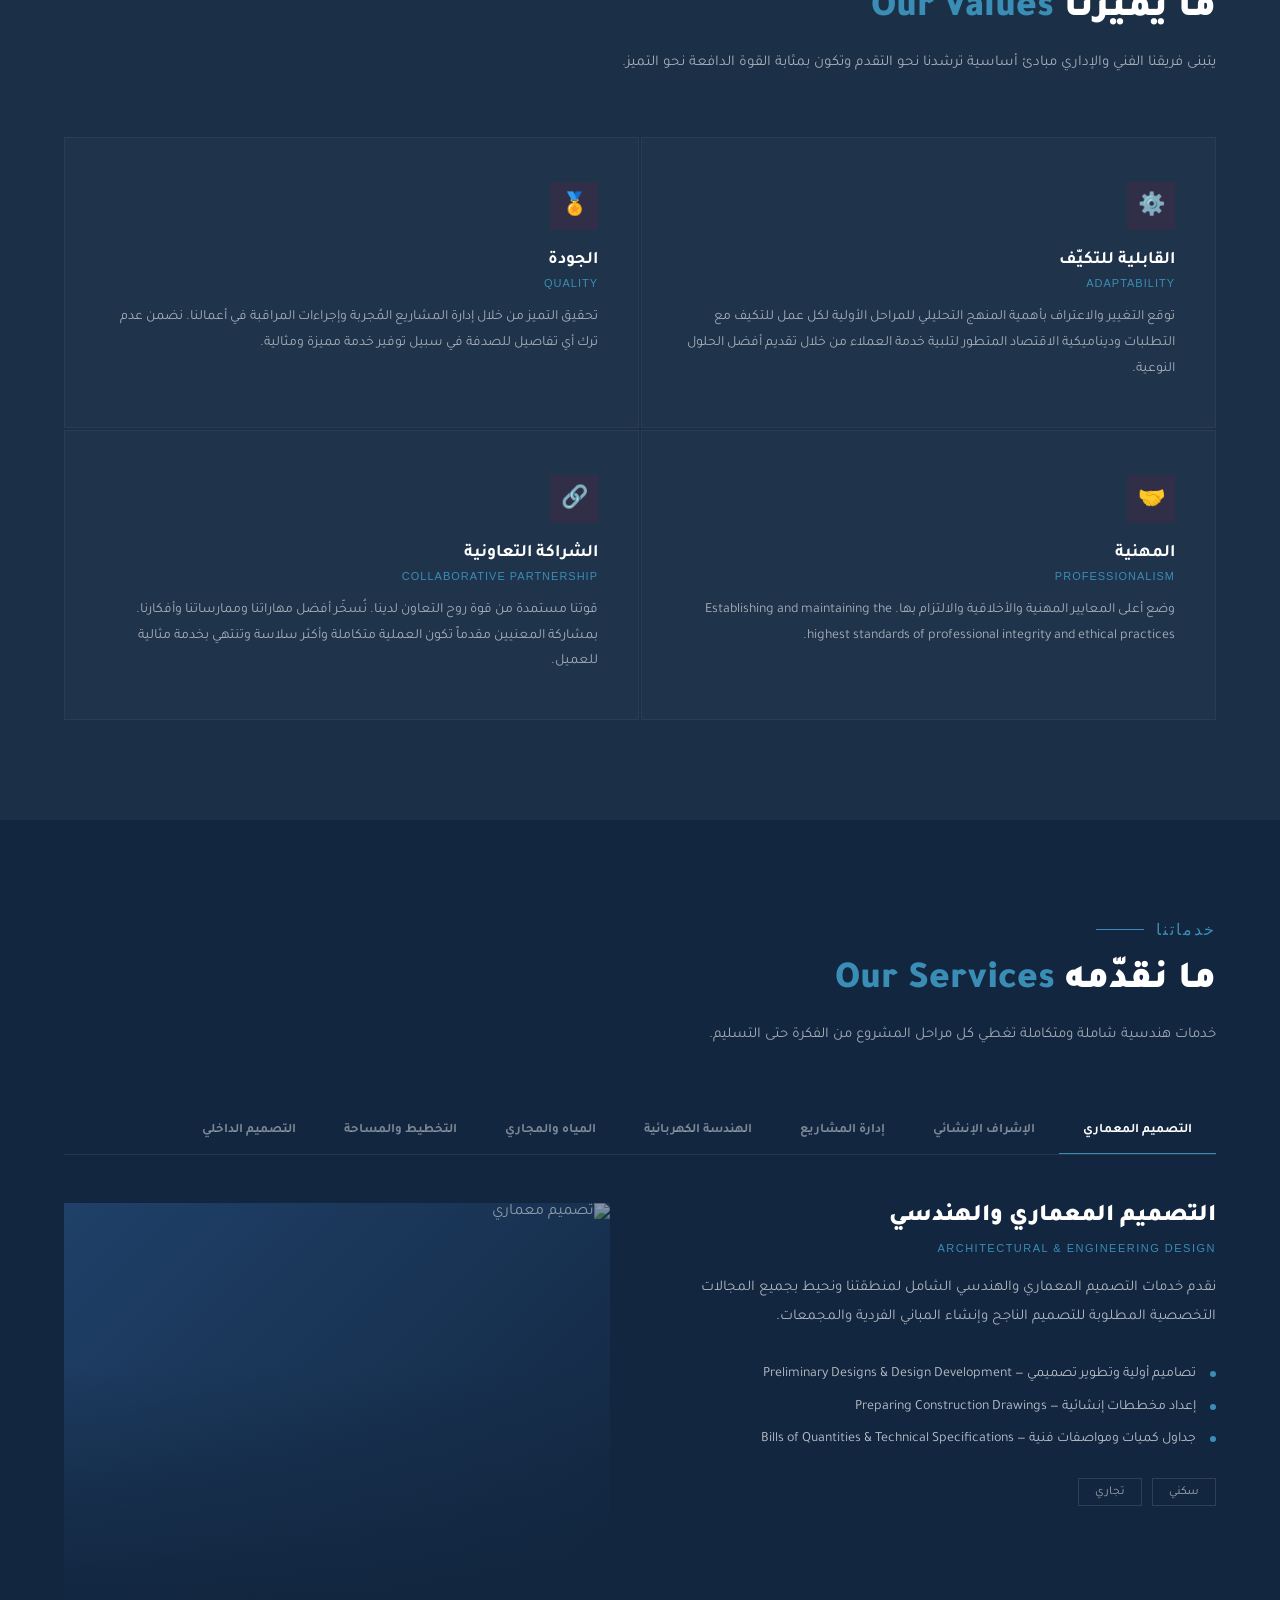
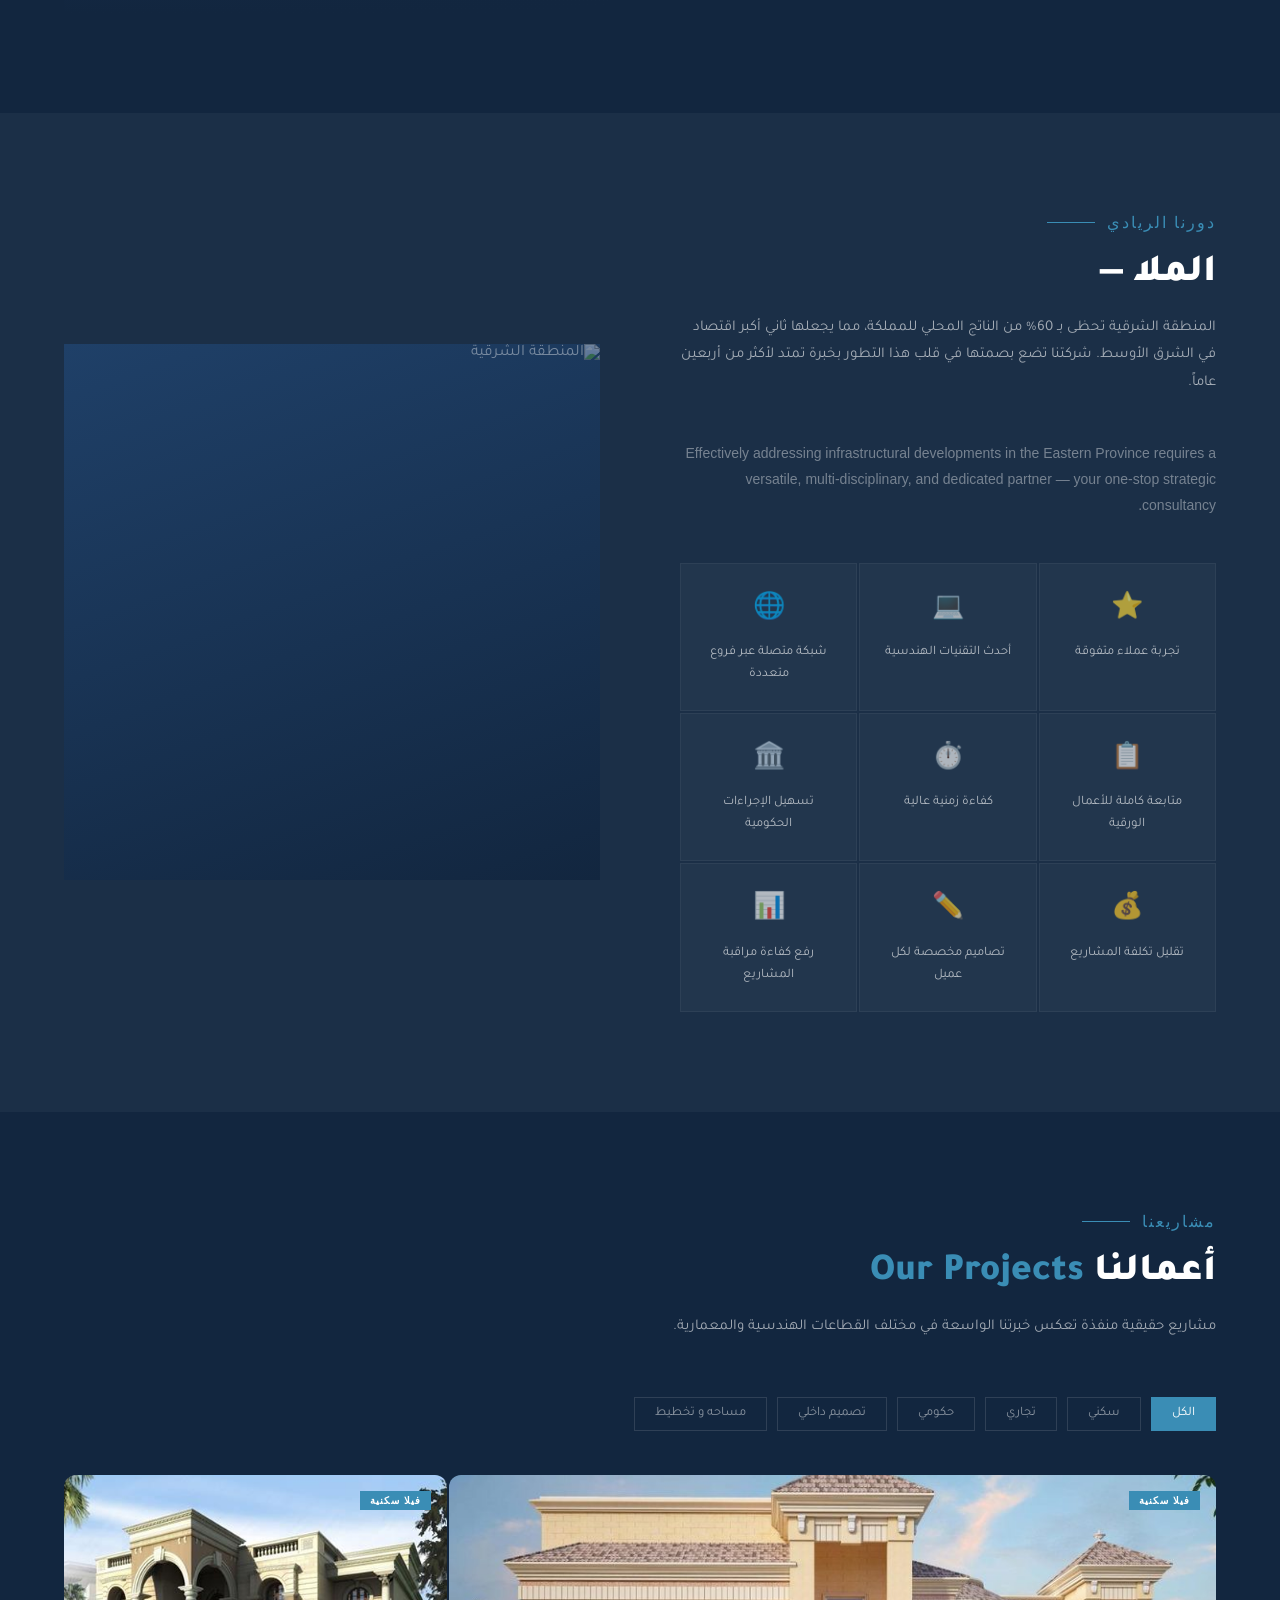
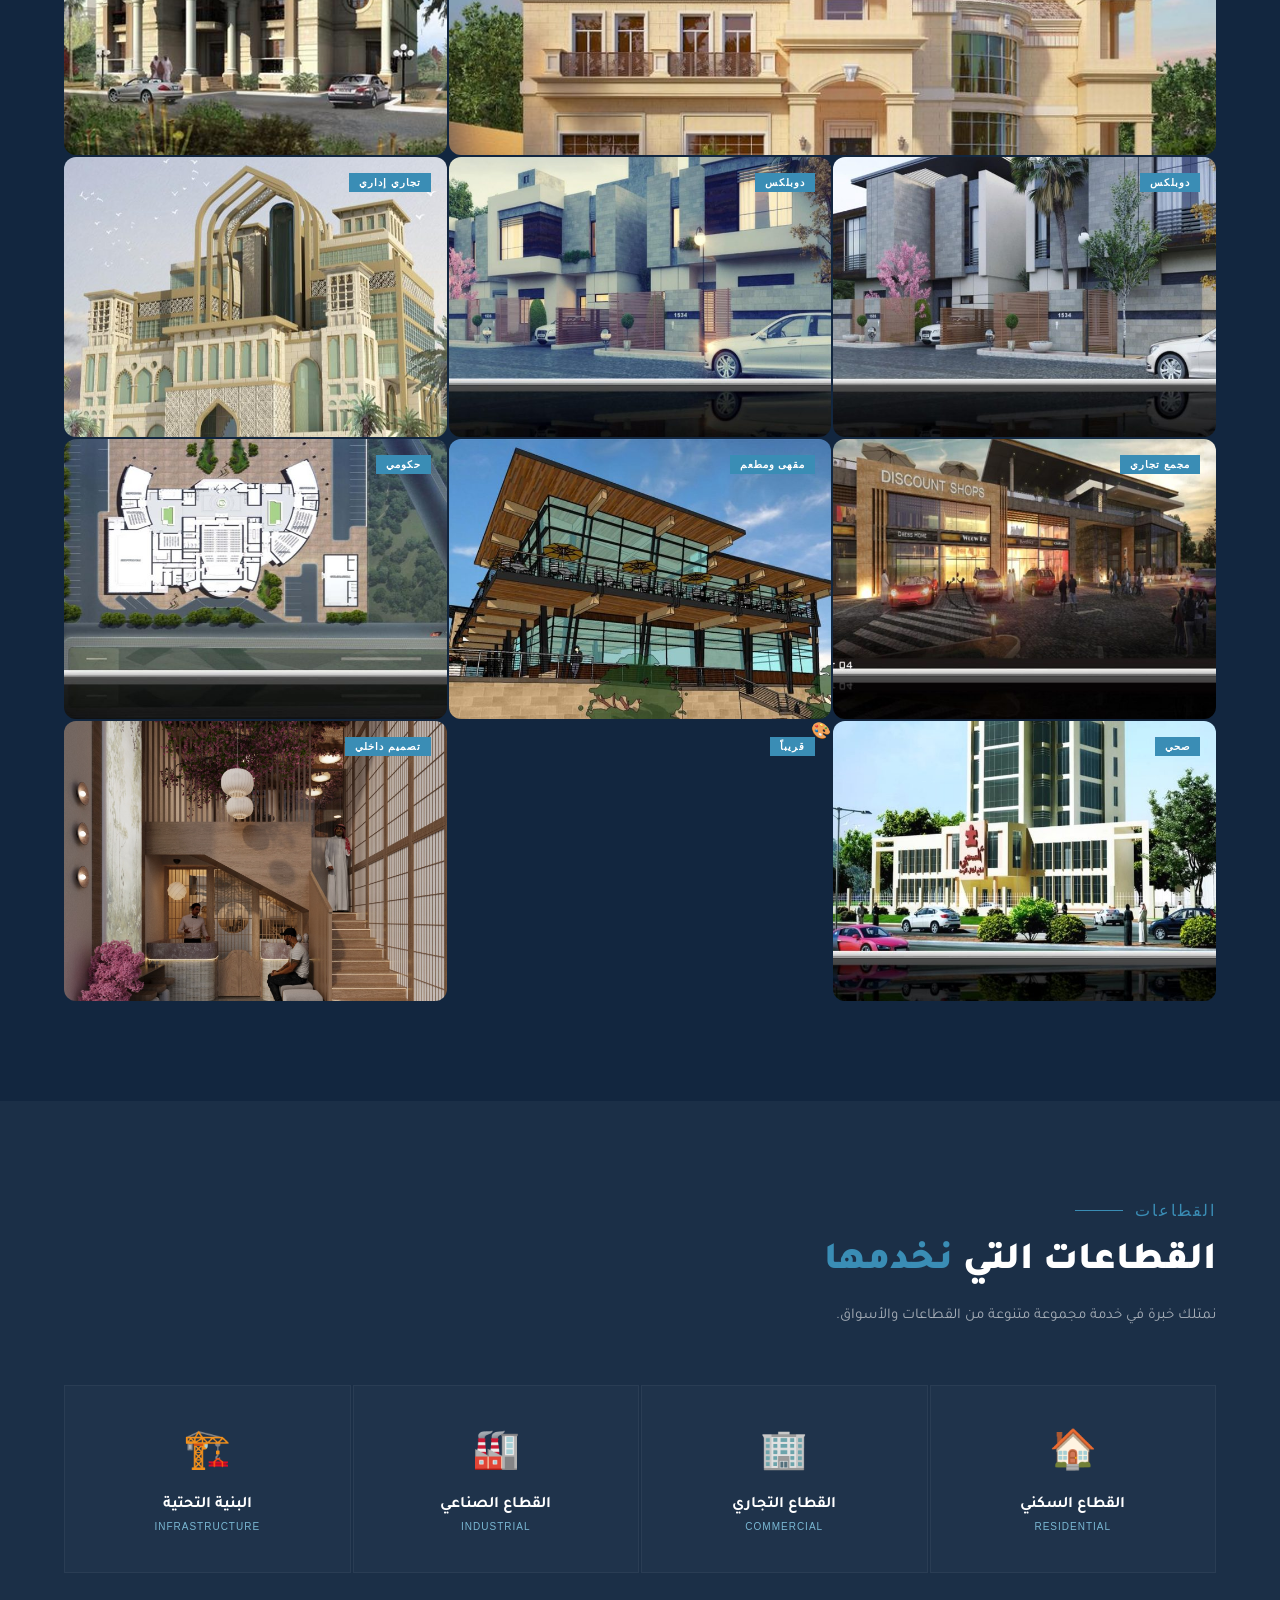
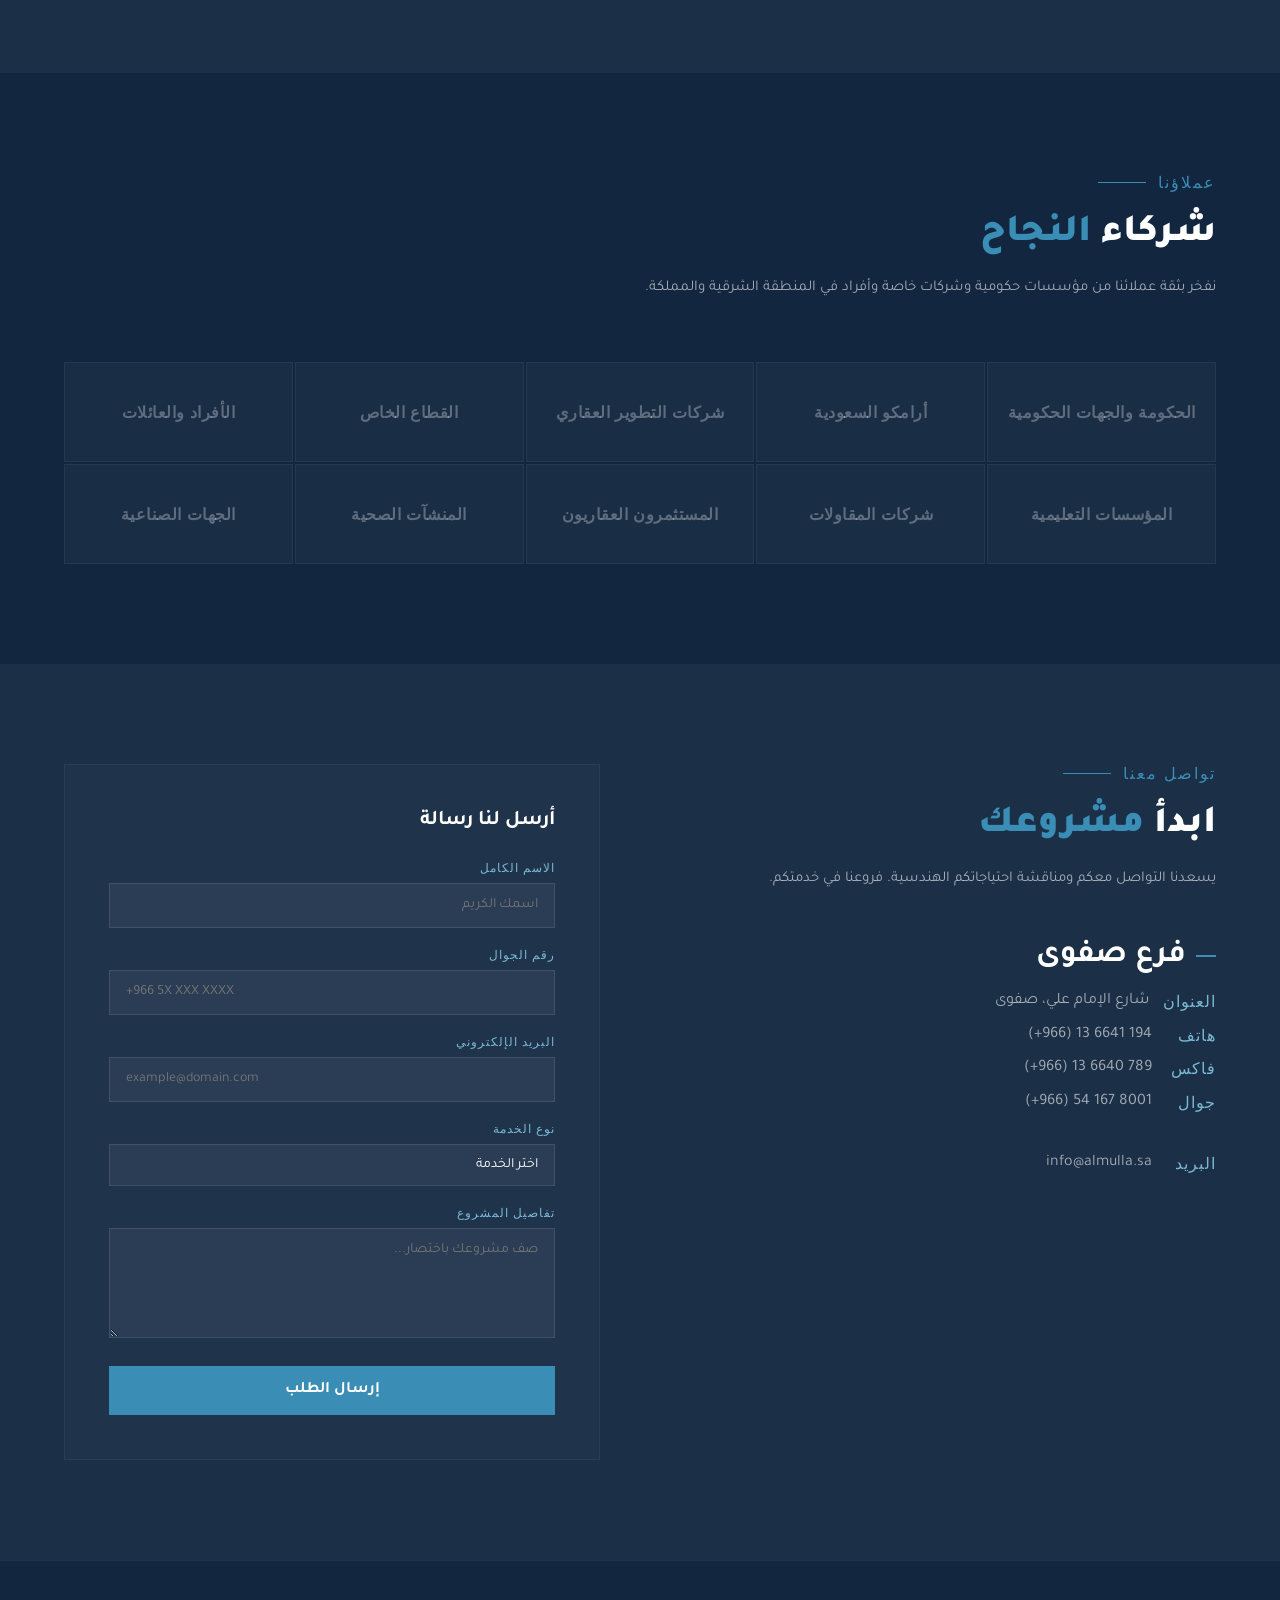
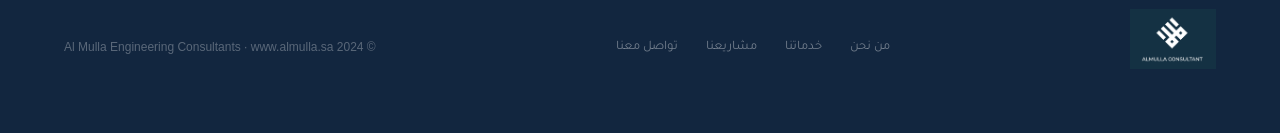
==== commit 2b9536ec: "Add new project card for interior design" ====
--- a/index.html
+++ b/index.html
@@ -570,12 +570,13 @@
       </div>
     </div>
     <!-- مساحه و تخطيط -->
-    <div class="project-card" data-cat="Layout">
-      <img src="images/Proj-new-beach.jpg" alt="(تاروت نيوبيتش)">
-      <span class="project-label">سكني</span>
-      <div class="project-overlay">
-        <div class="project-cat">Residential · Building</div>
-        <div class="project-name">مشروع مقترح إسكان - القطيف (تاروت نيوبيتش)</div>
+    <div class="project-card project-card--empty" data-cat="interior">
+      <img src="images/proj-interior.jpeg" alt="مطعم الدمام">
+      <span class="project-label">تصميم داخلي</span>
+      <div class="project-overlay">
+        <div class="project-cat">Interior Design</div>
+        <div class="project-name">مطعم - الدمام</div>
+        <!-- <div class="project-desc">سيتم إضافة المشاريع قريباً</div> -->
       </div>
     </div>
 
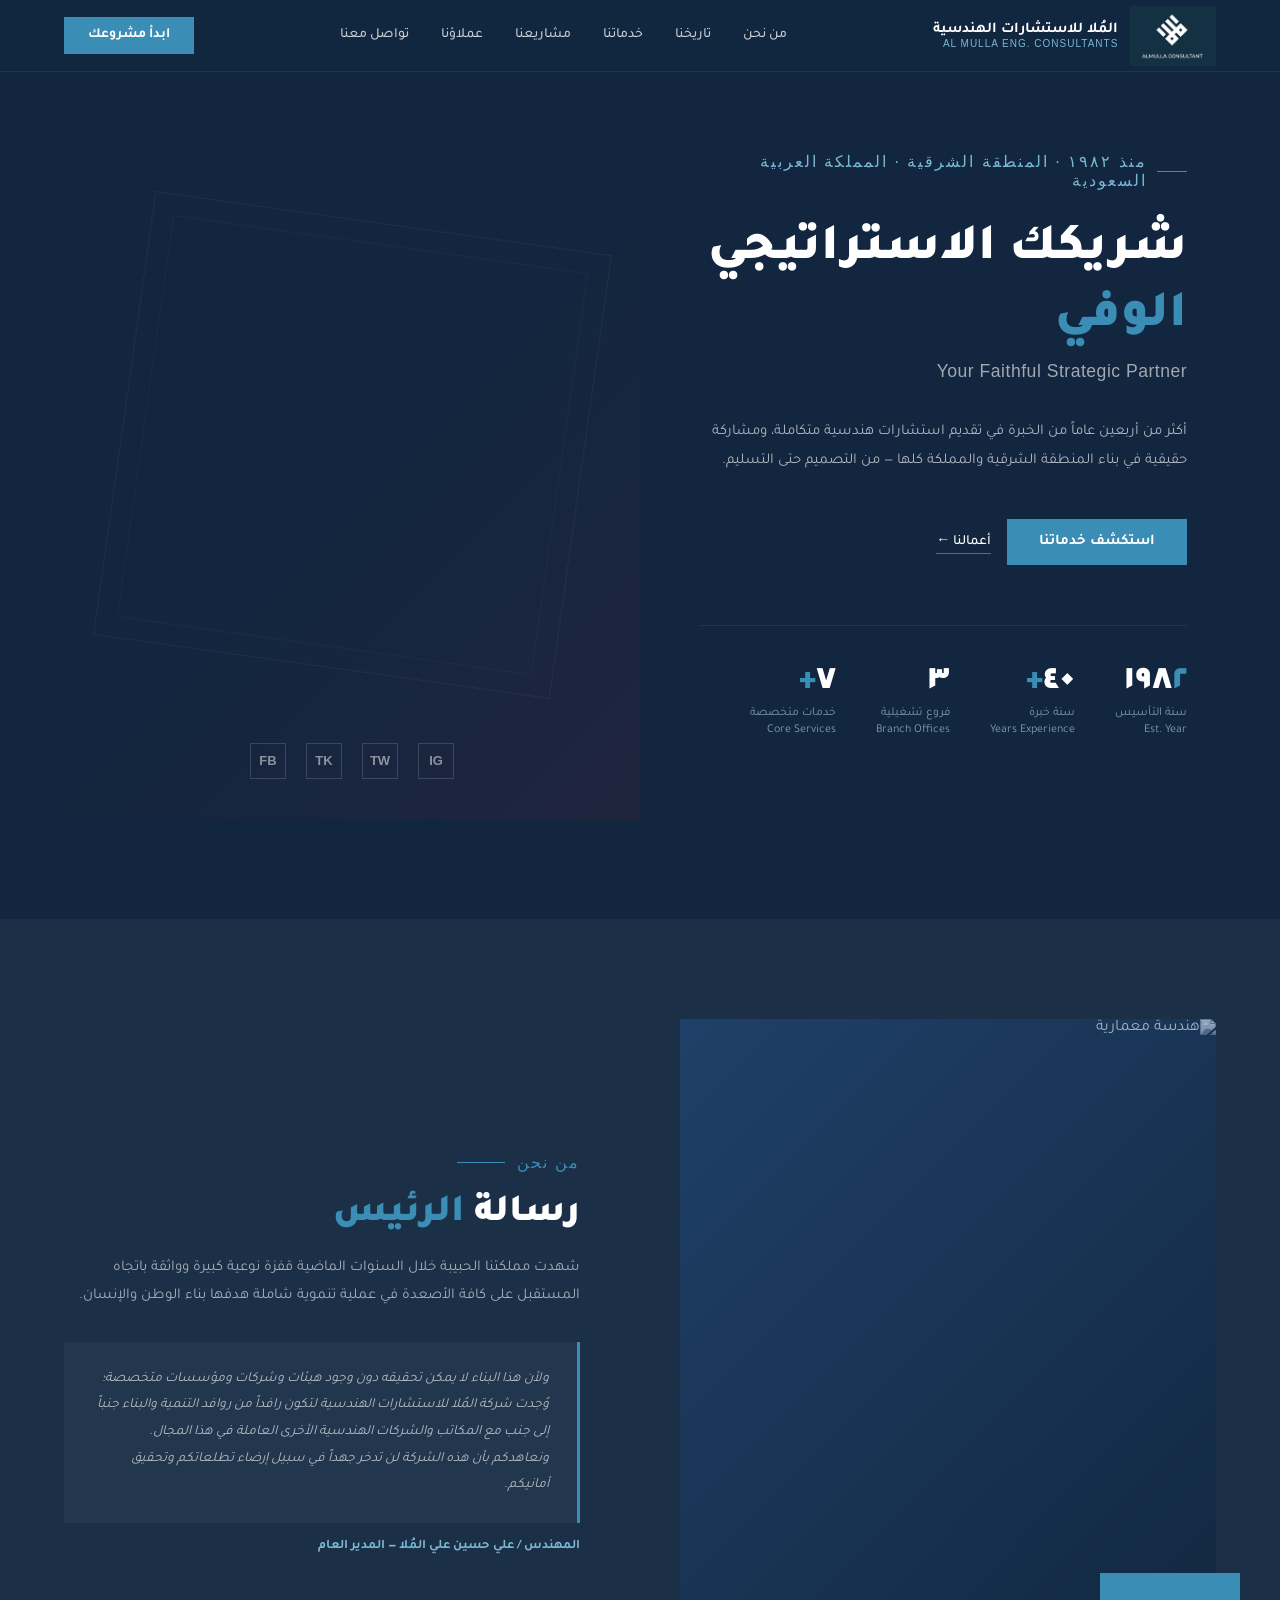
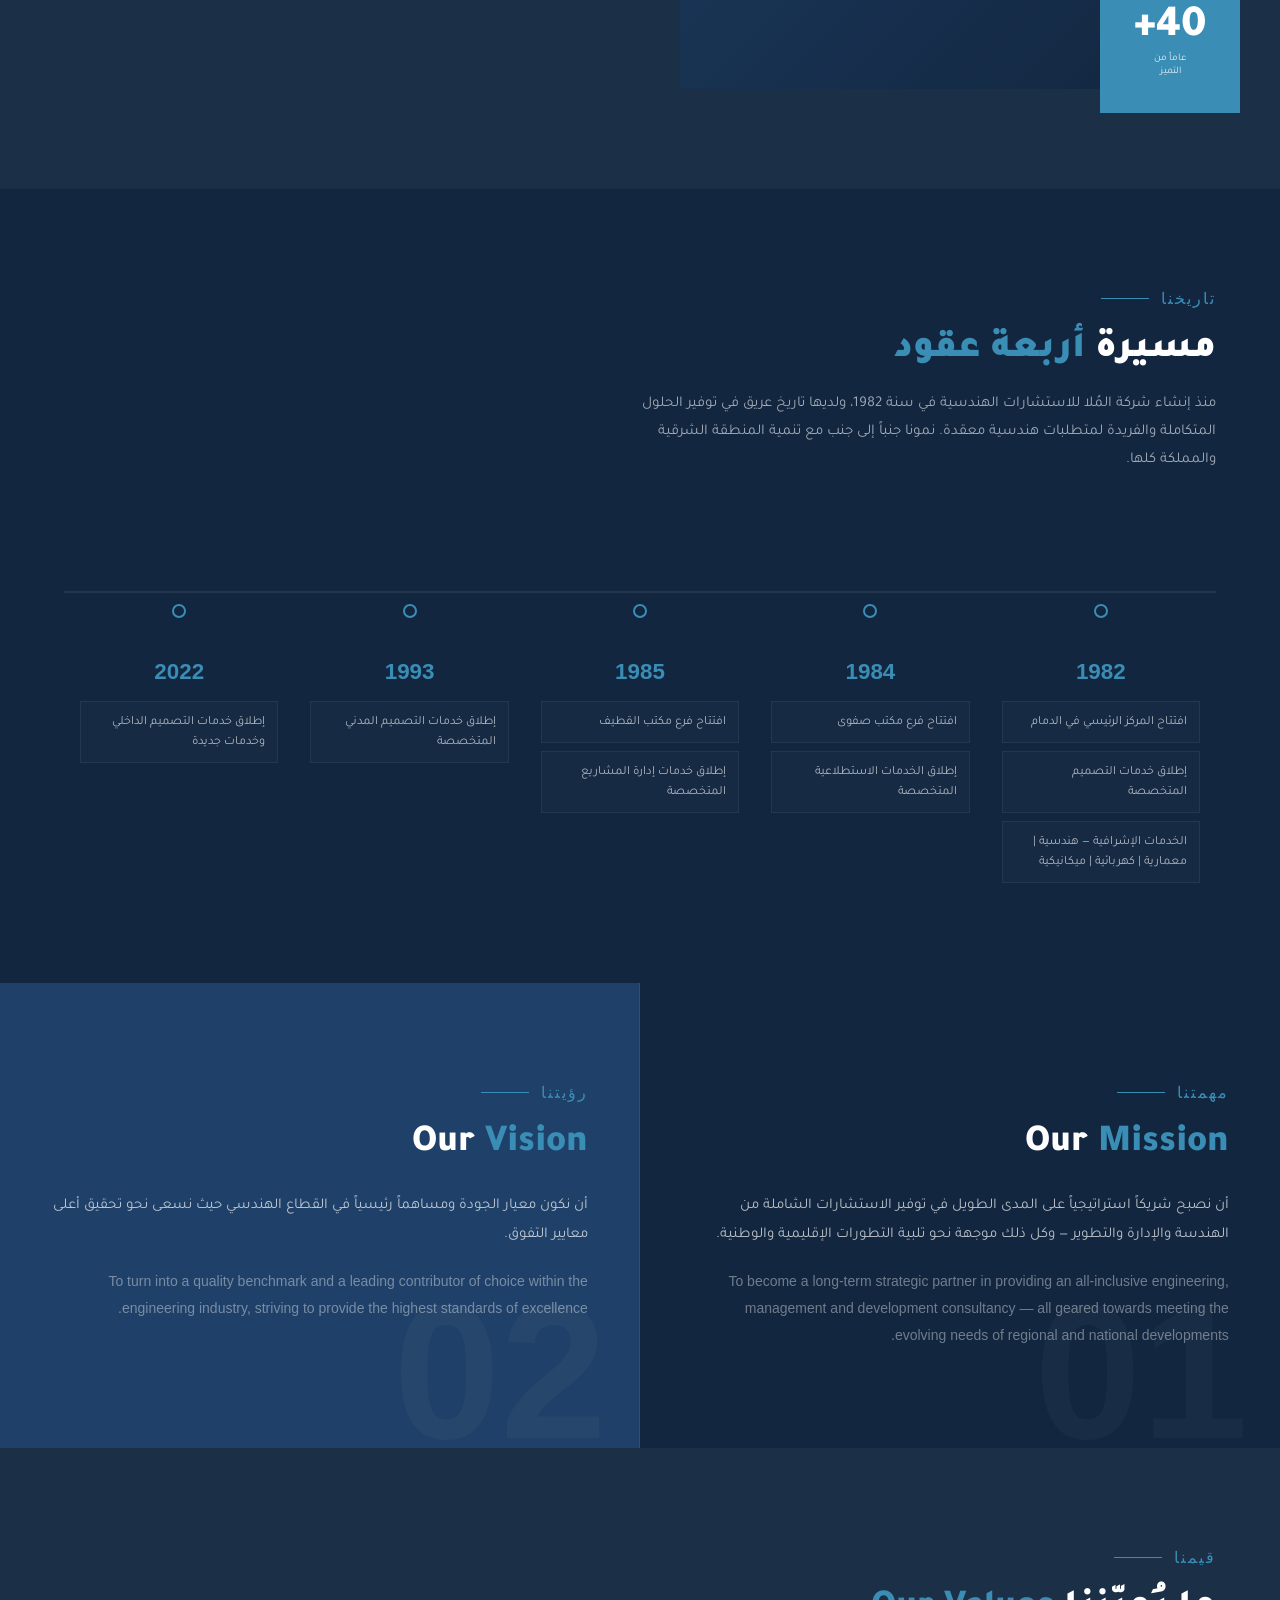
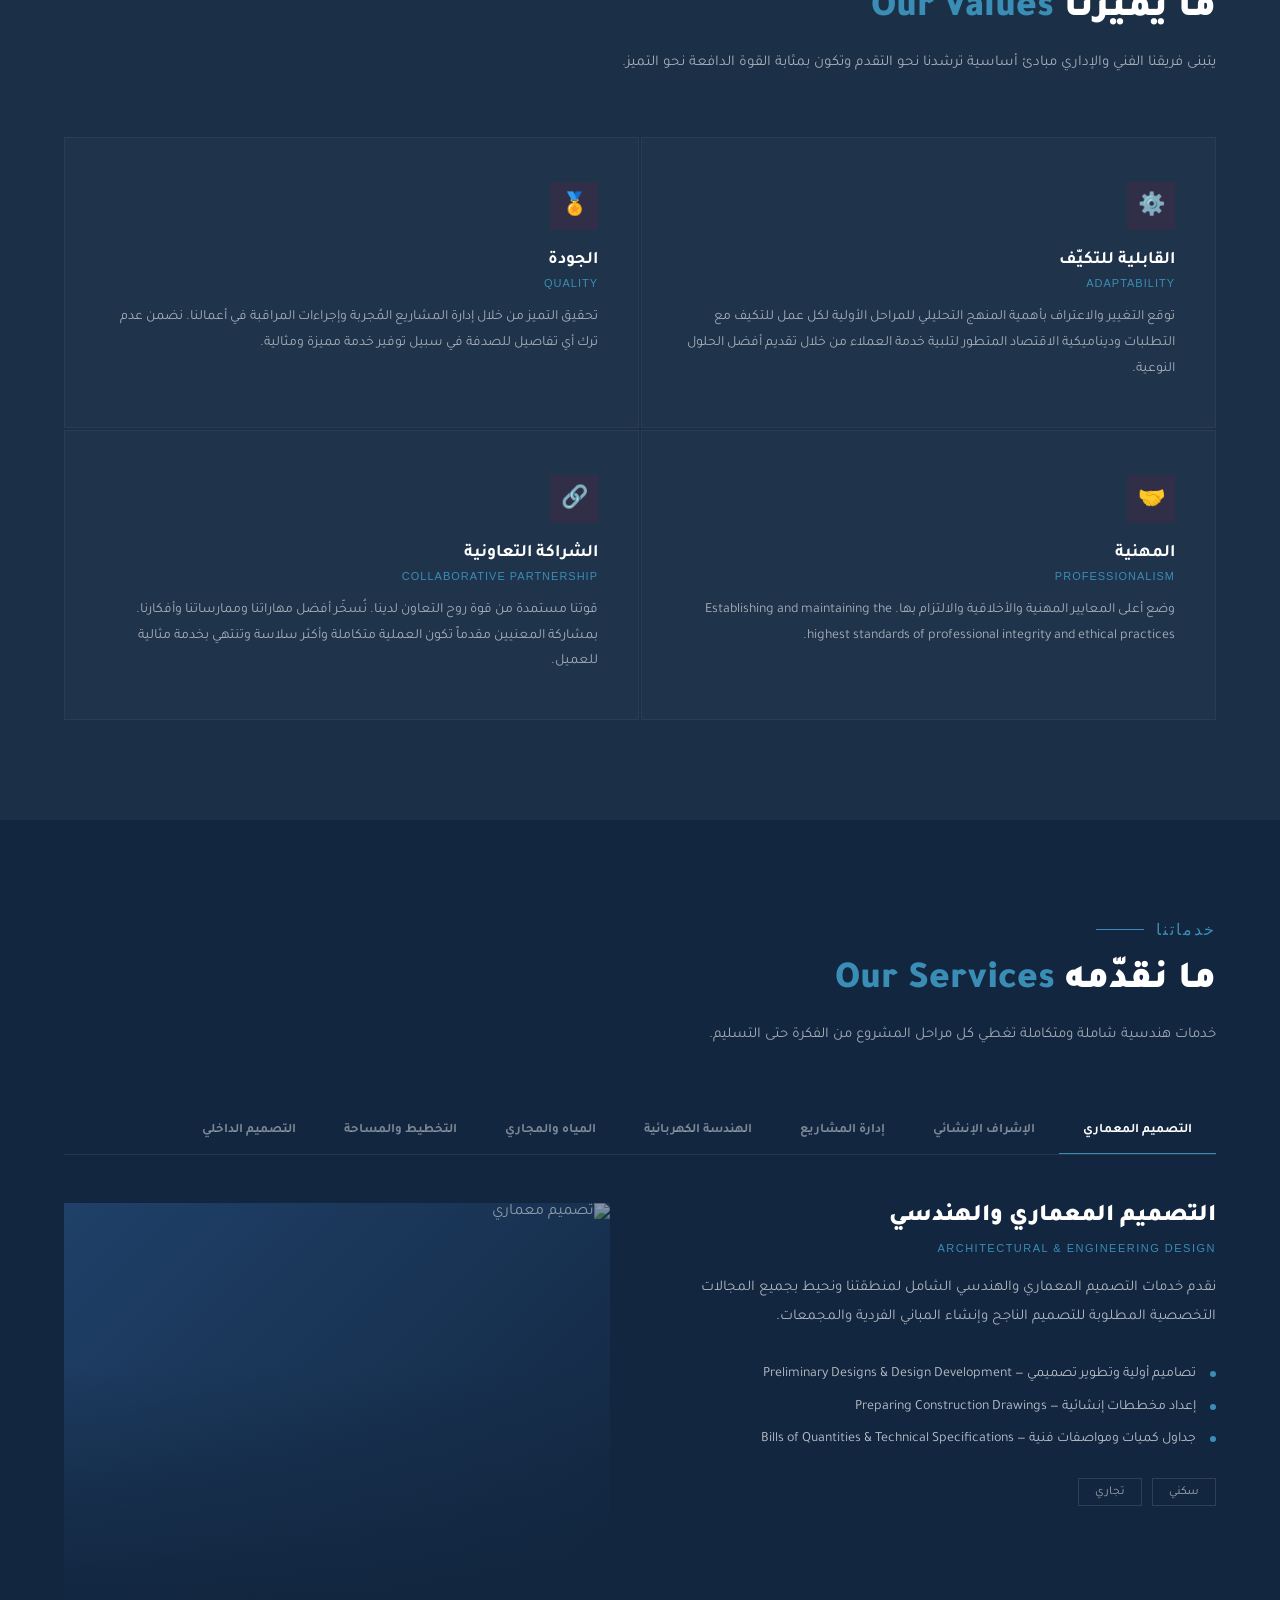
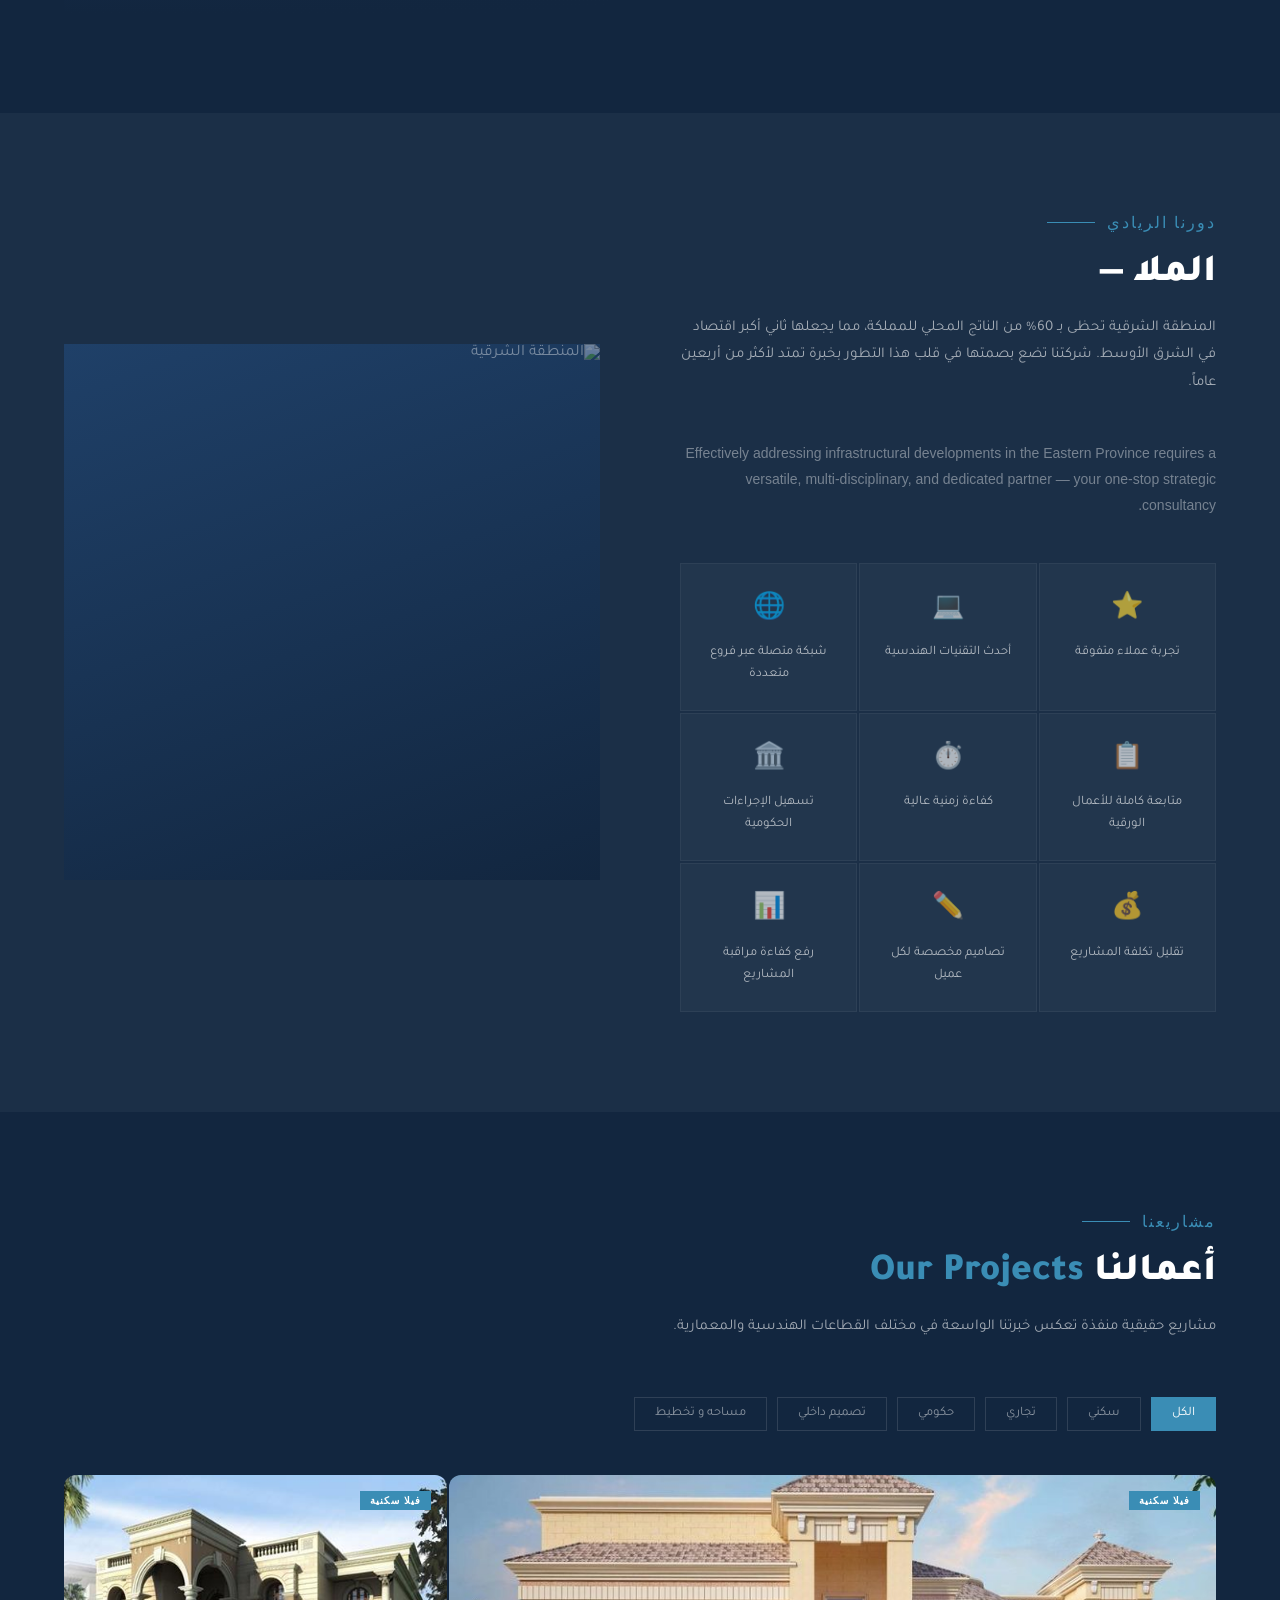
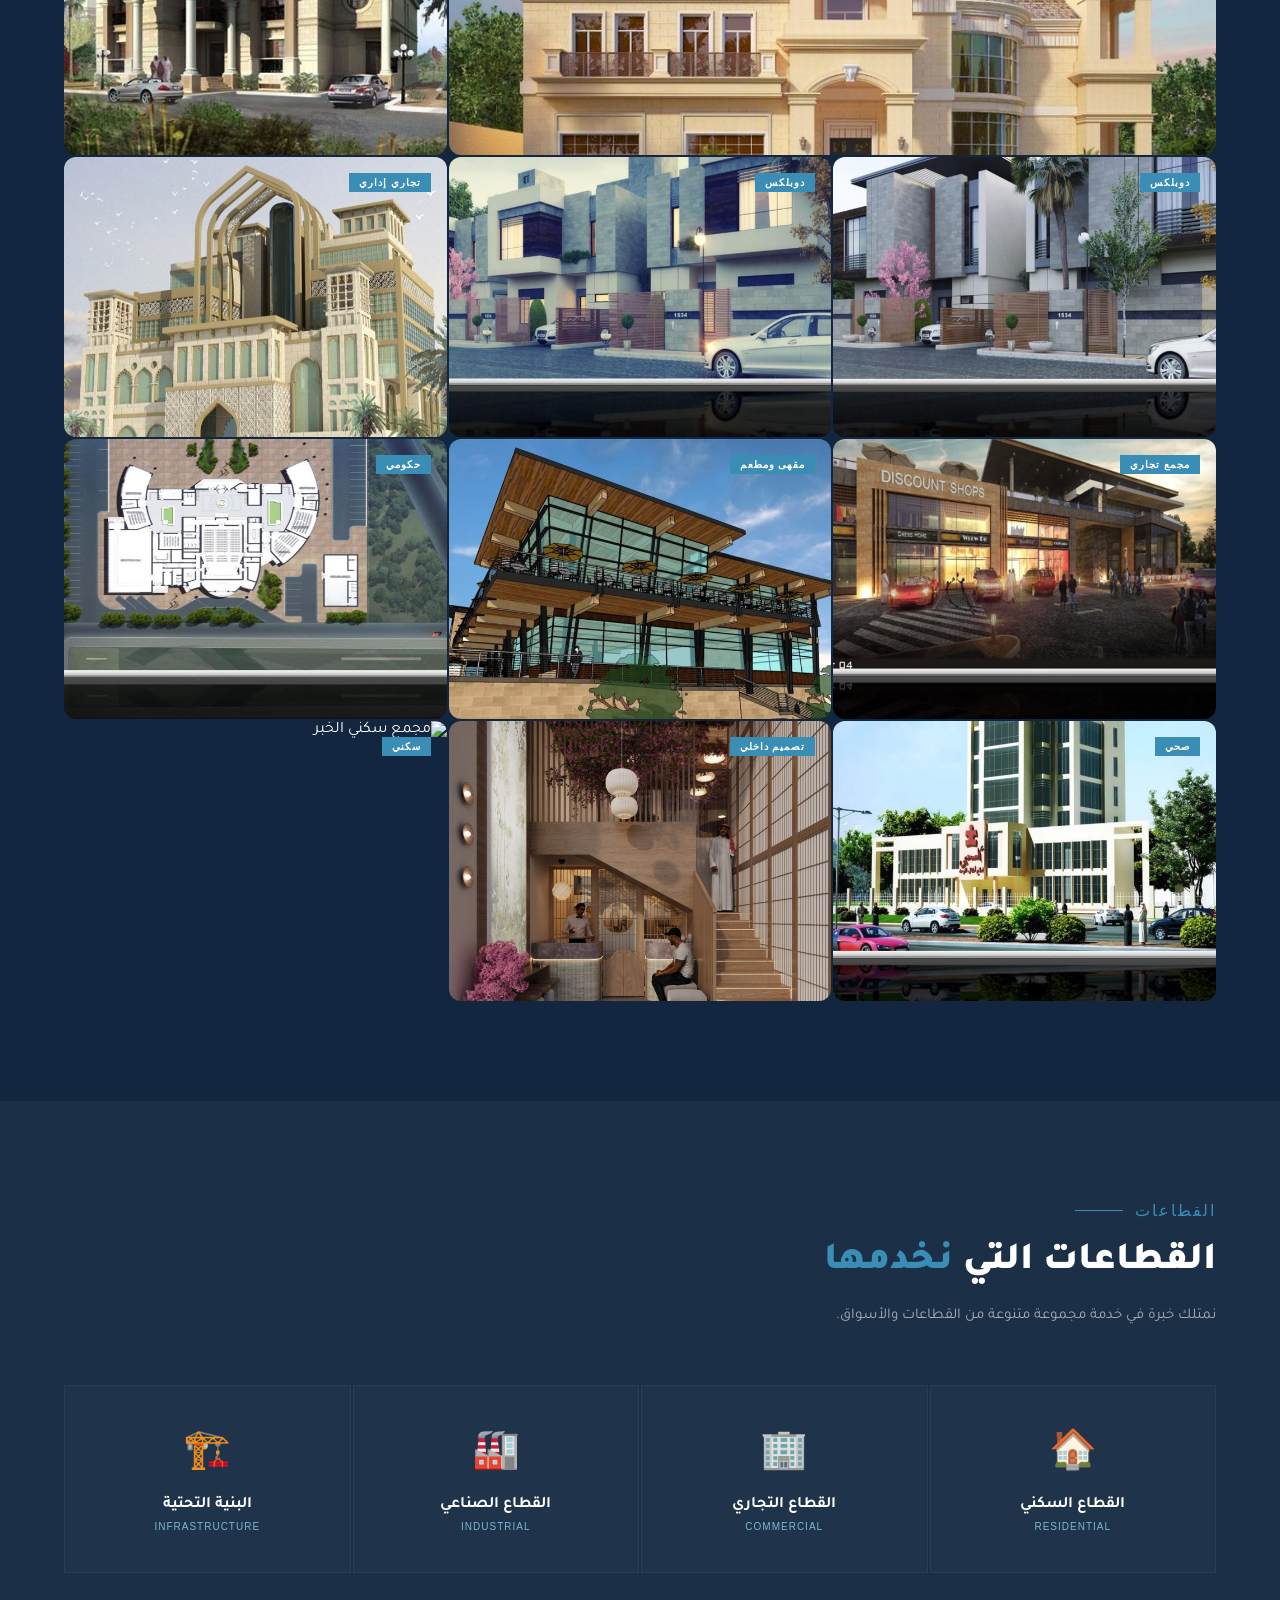
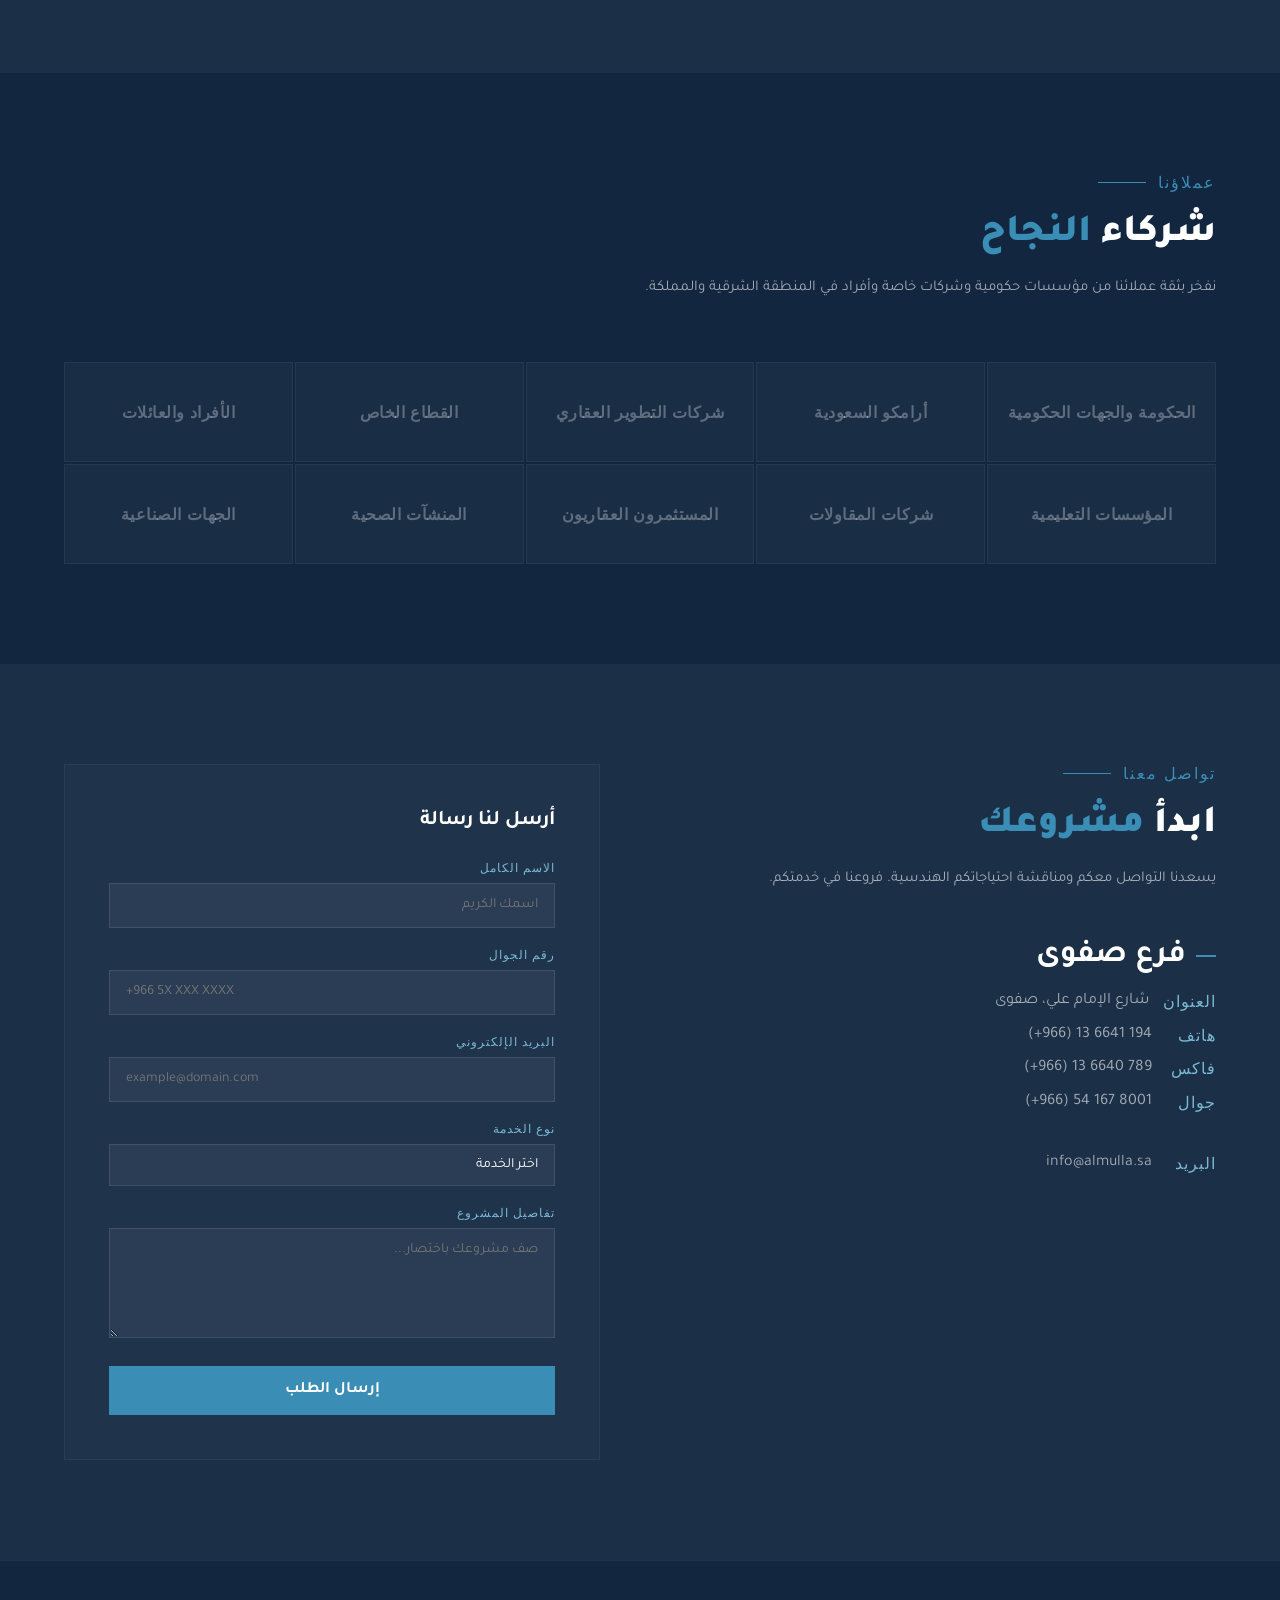
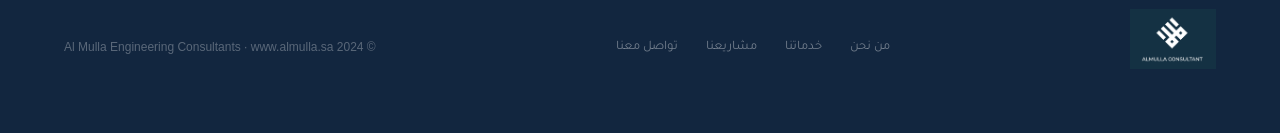
==== commit 57fb7ec9: "Add new residential project card to index.html" ====
--- a/index.html
+++ b/index.html
@@ -561,22 +561,21 @@
 
     <!-- تصميم داخلي -->
     <div class="project-card project-card--empty" data-cat="interior">
-      <div class="project-no-img">🎨</div>
-      <span class="project-label">قريباً</span>
-      <div class="project-overlay">
-        <div class="project-cat">Interior Design · Coming Soon</div>
-        <div class="project-name">مشاريع التصميم الداخلي</div>
-        <div class="project-desc">سيتم إضافة المشاريع قريباً</div>
-      </div>
-    </div>
-    <!-- مساحه و تخطيط -->
-    <div class="project-card project-card--empty" data-cat="interior">
       <img src="images/proj-interior.jpeg" alt="مطعم الدمام">
       <span class="project-label">تصميم داخلي</span>
       <div class="project-overlay">
         <div class="project-cat">Interior Design</div>
         <div class="project-name">مطعم - الدمام</div>
         <!-- <div class="project-desc">سيتم إضافة المشاريع قريباً</div> -->
+      </div>
+    </div>
+    <!-- مساحه و تخطيط -->
+    <div class="project-card" data-cat="Layout">
+      <img src="images/proj-new-beach.jpg" alt="مجمع سكني الخبر">
+      <span class="project-label">سكني</span>
+      <div class="project-overlay">
+        <div class="project-cat">Residential · Building</div>
+        <div class="project-name">مشروع مقترح إسكان - القطيف (تاروت نيوبيتش)</div>
       </div>
     </div>
 
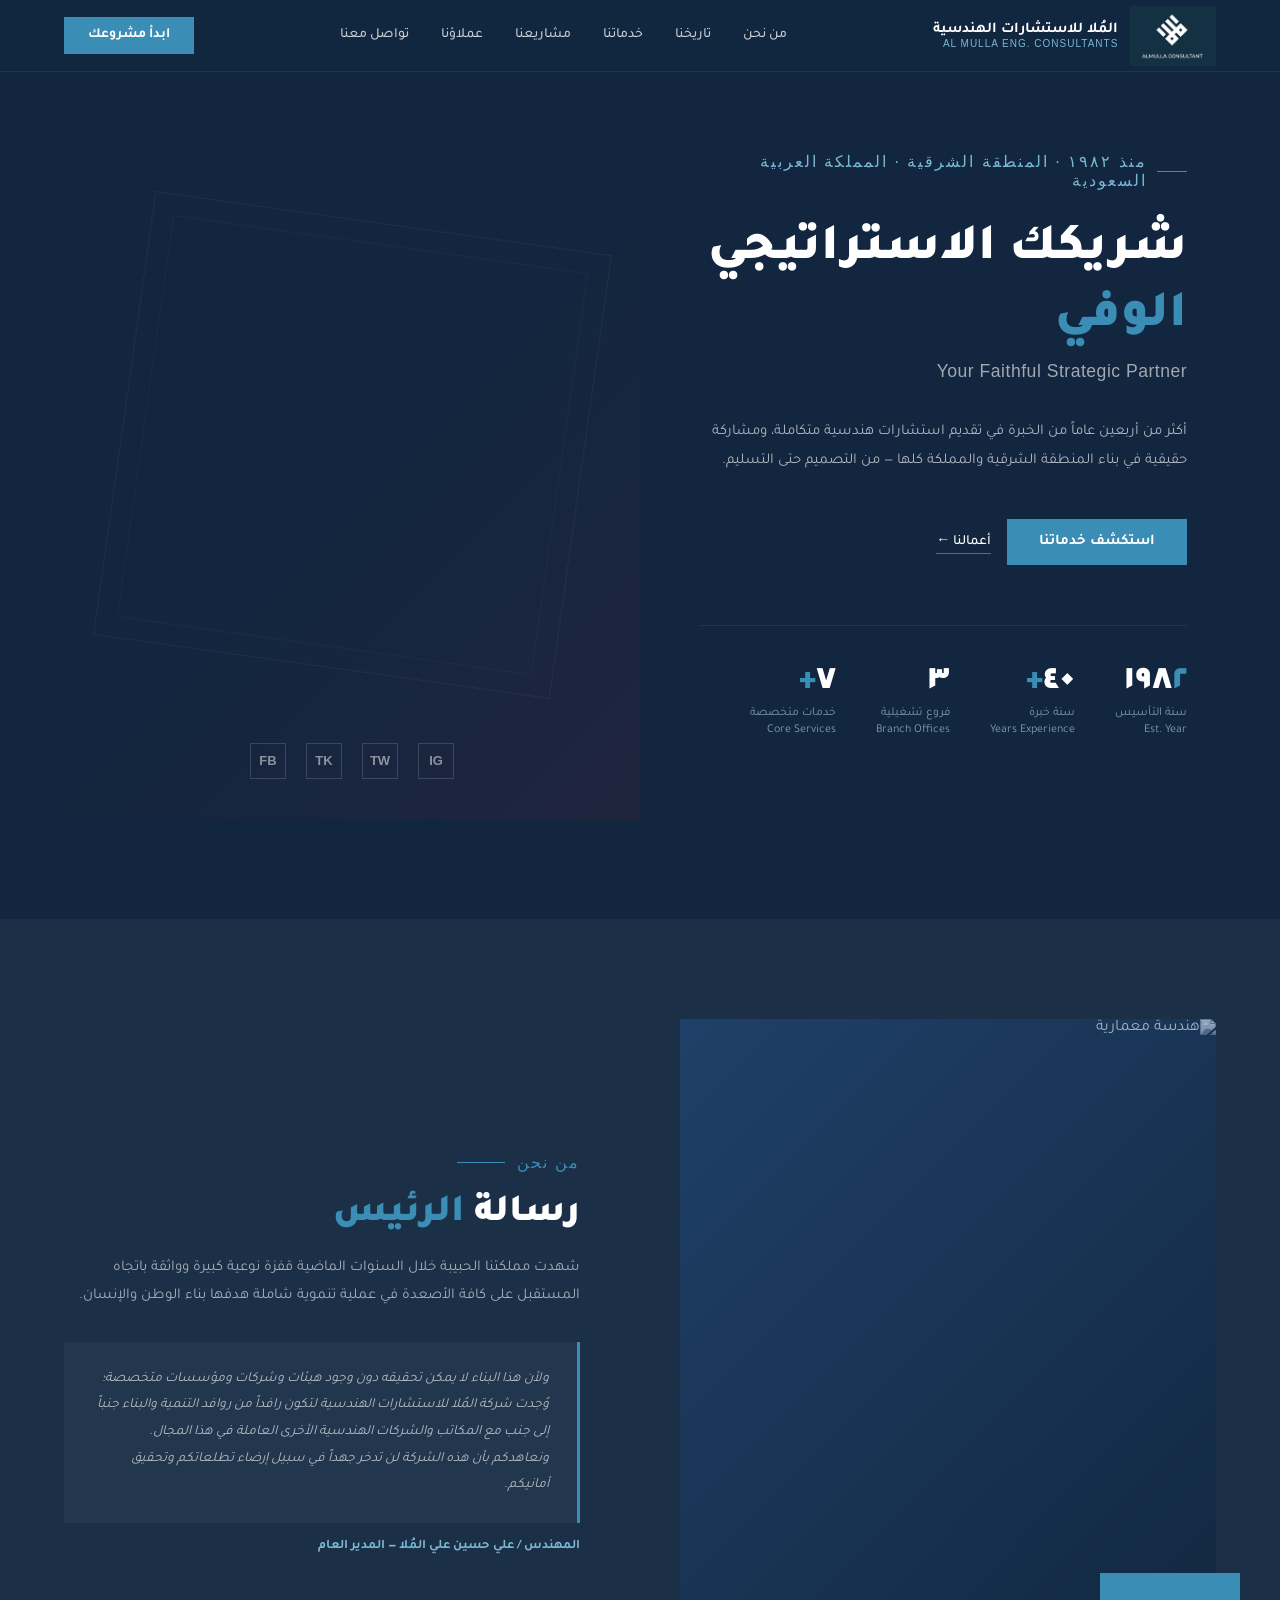
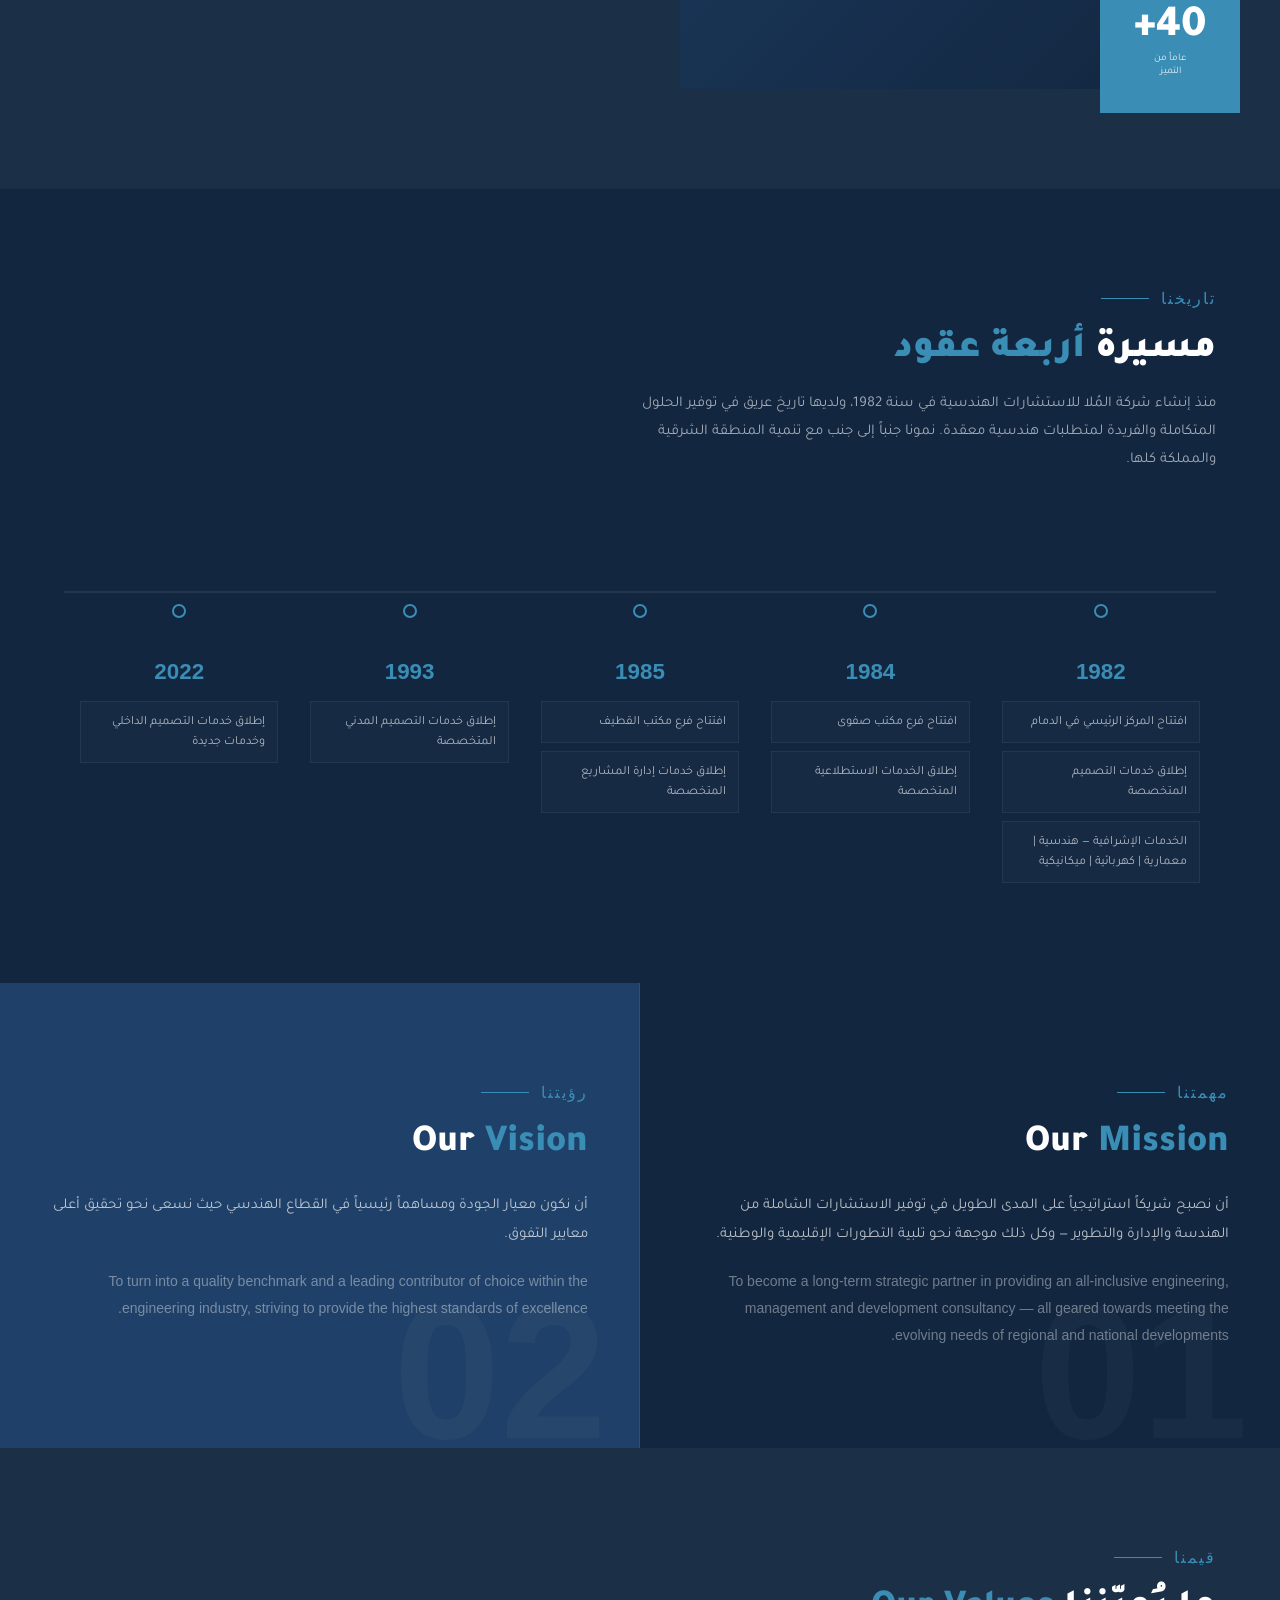
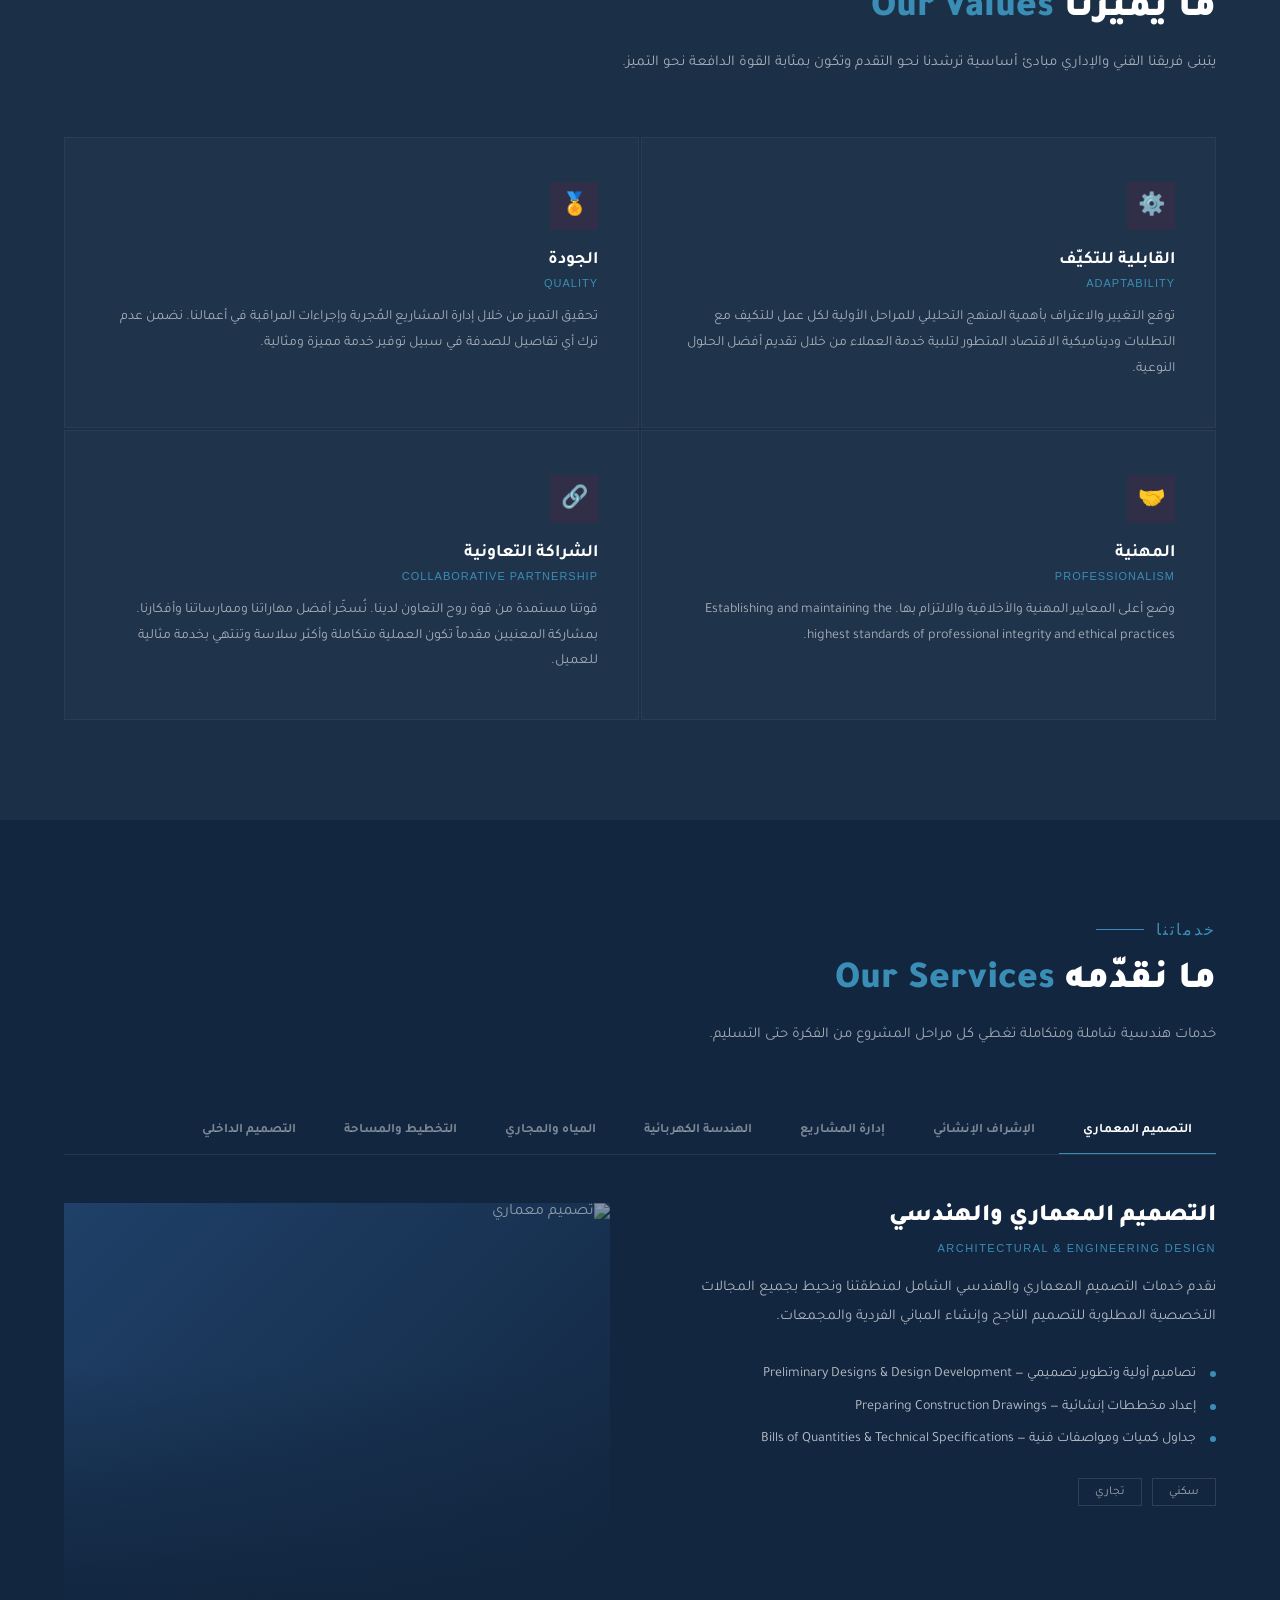
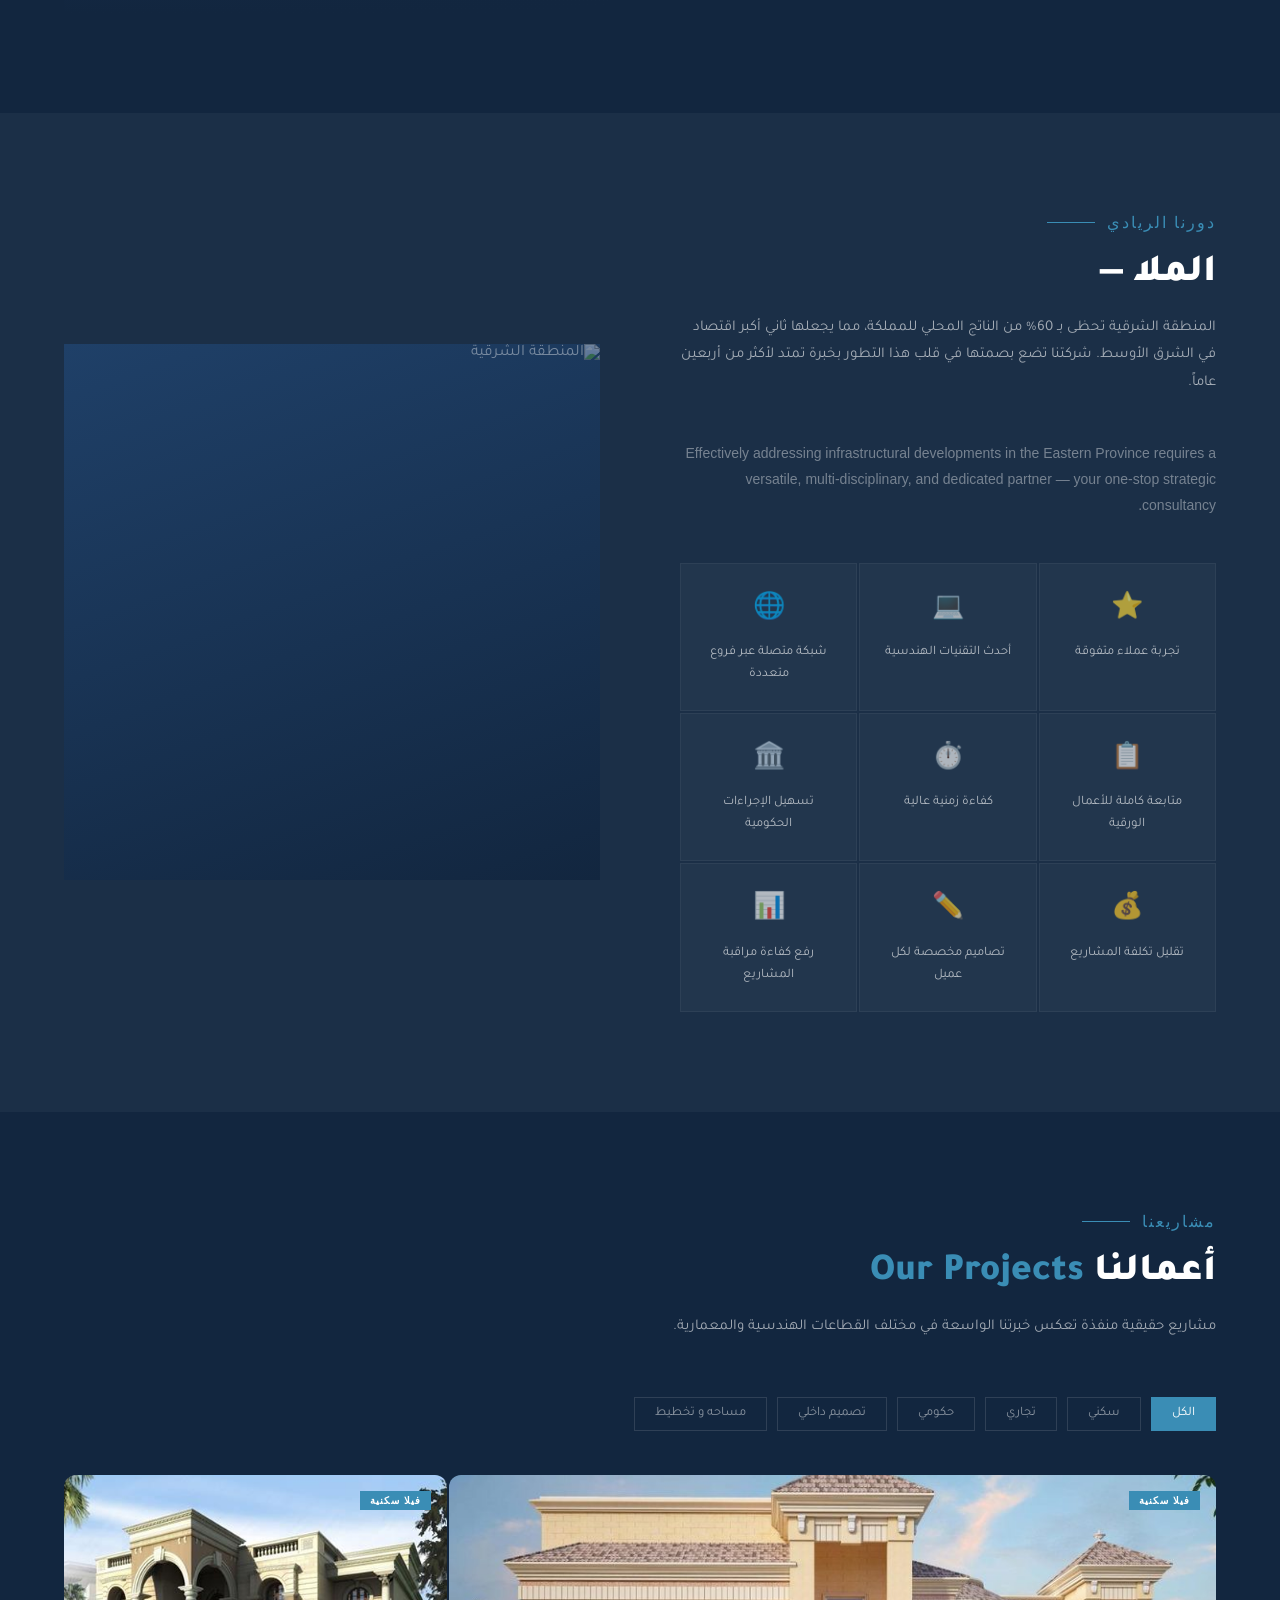
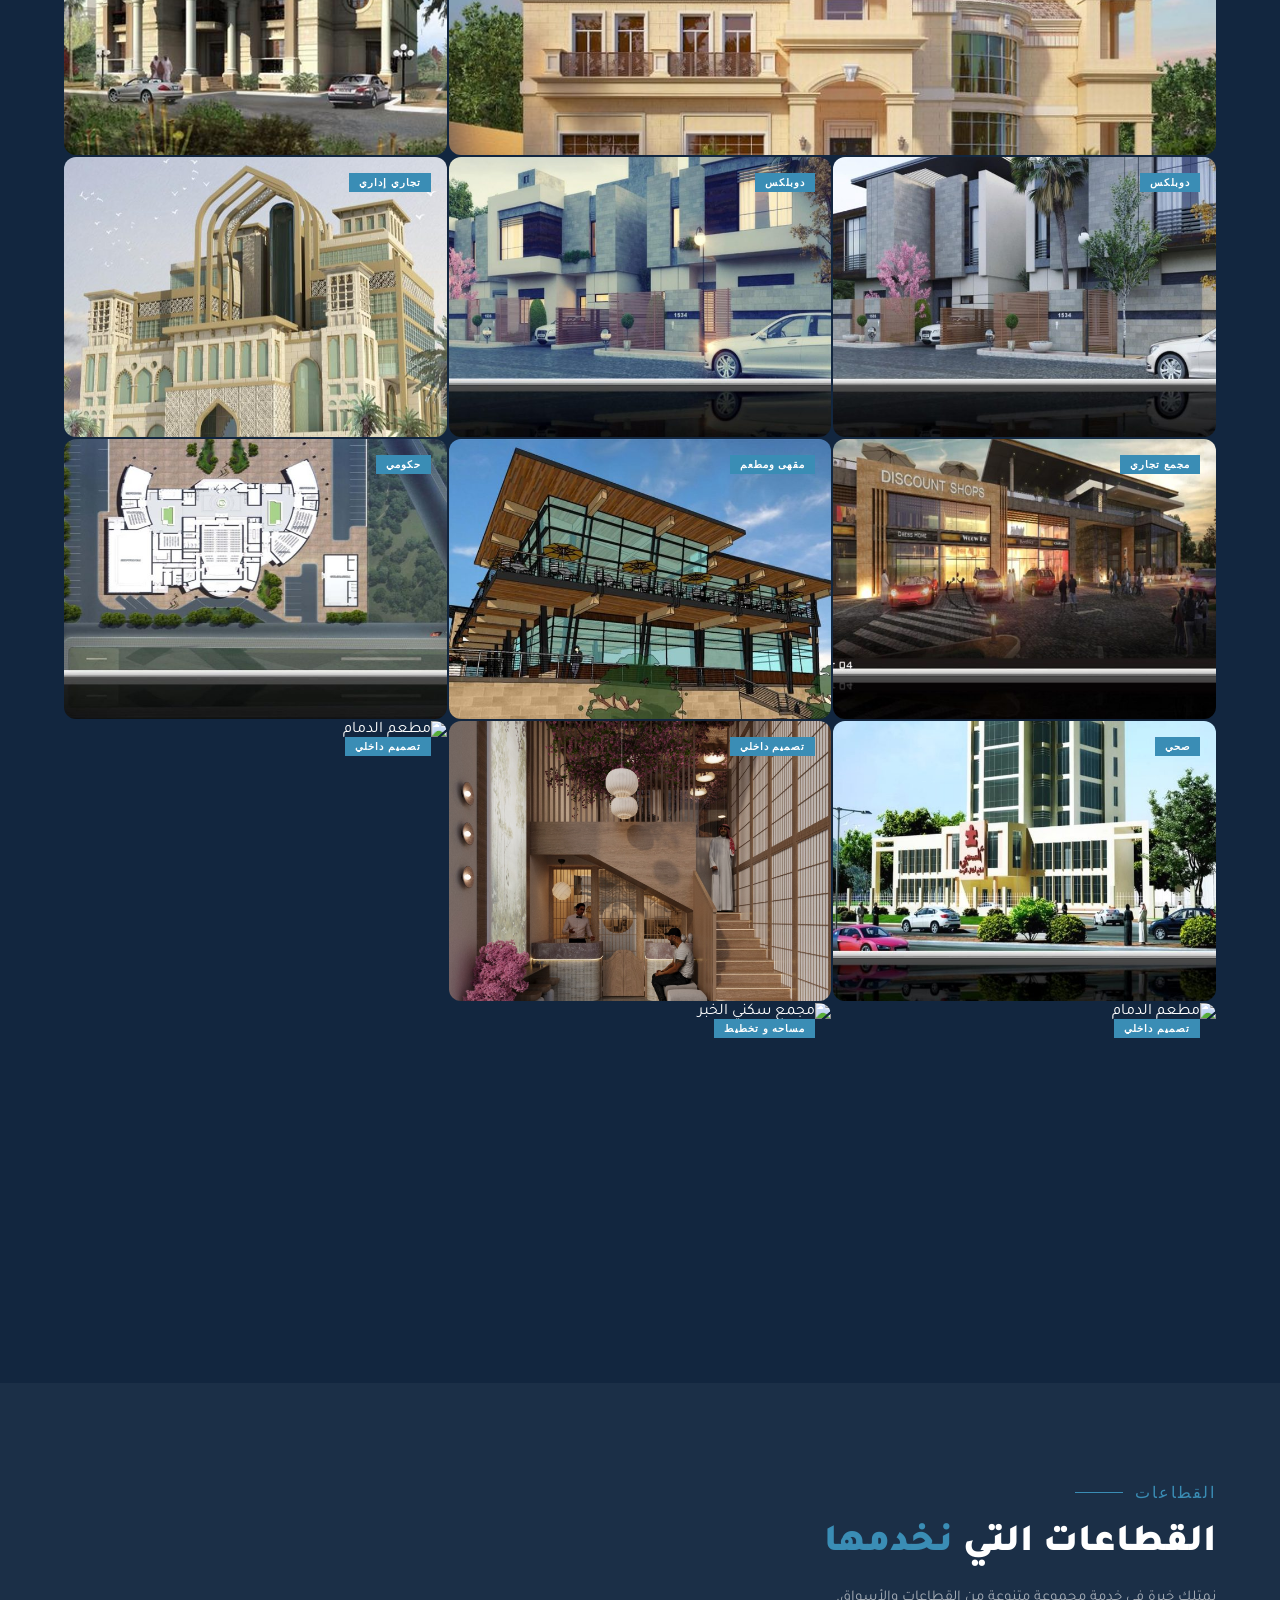
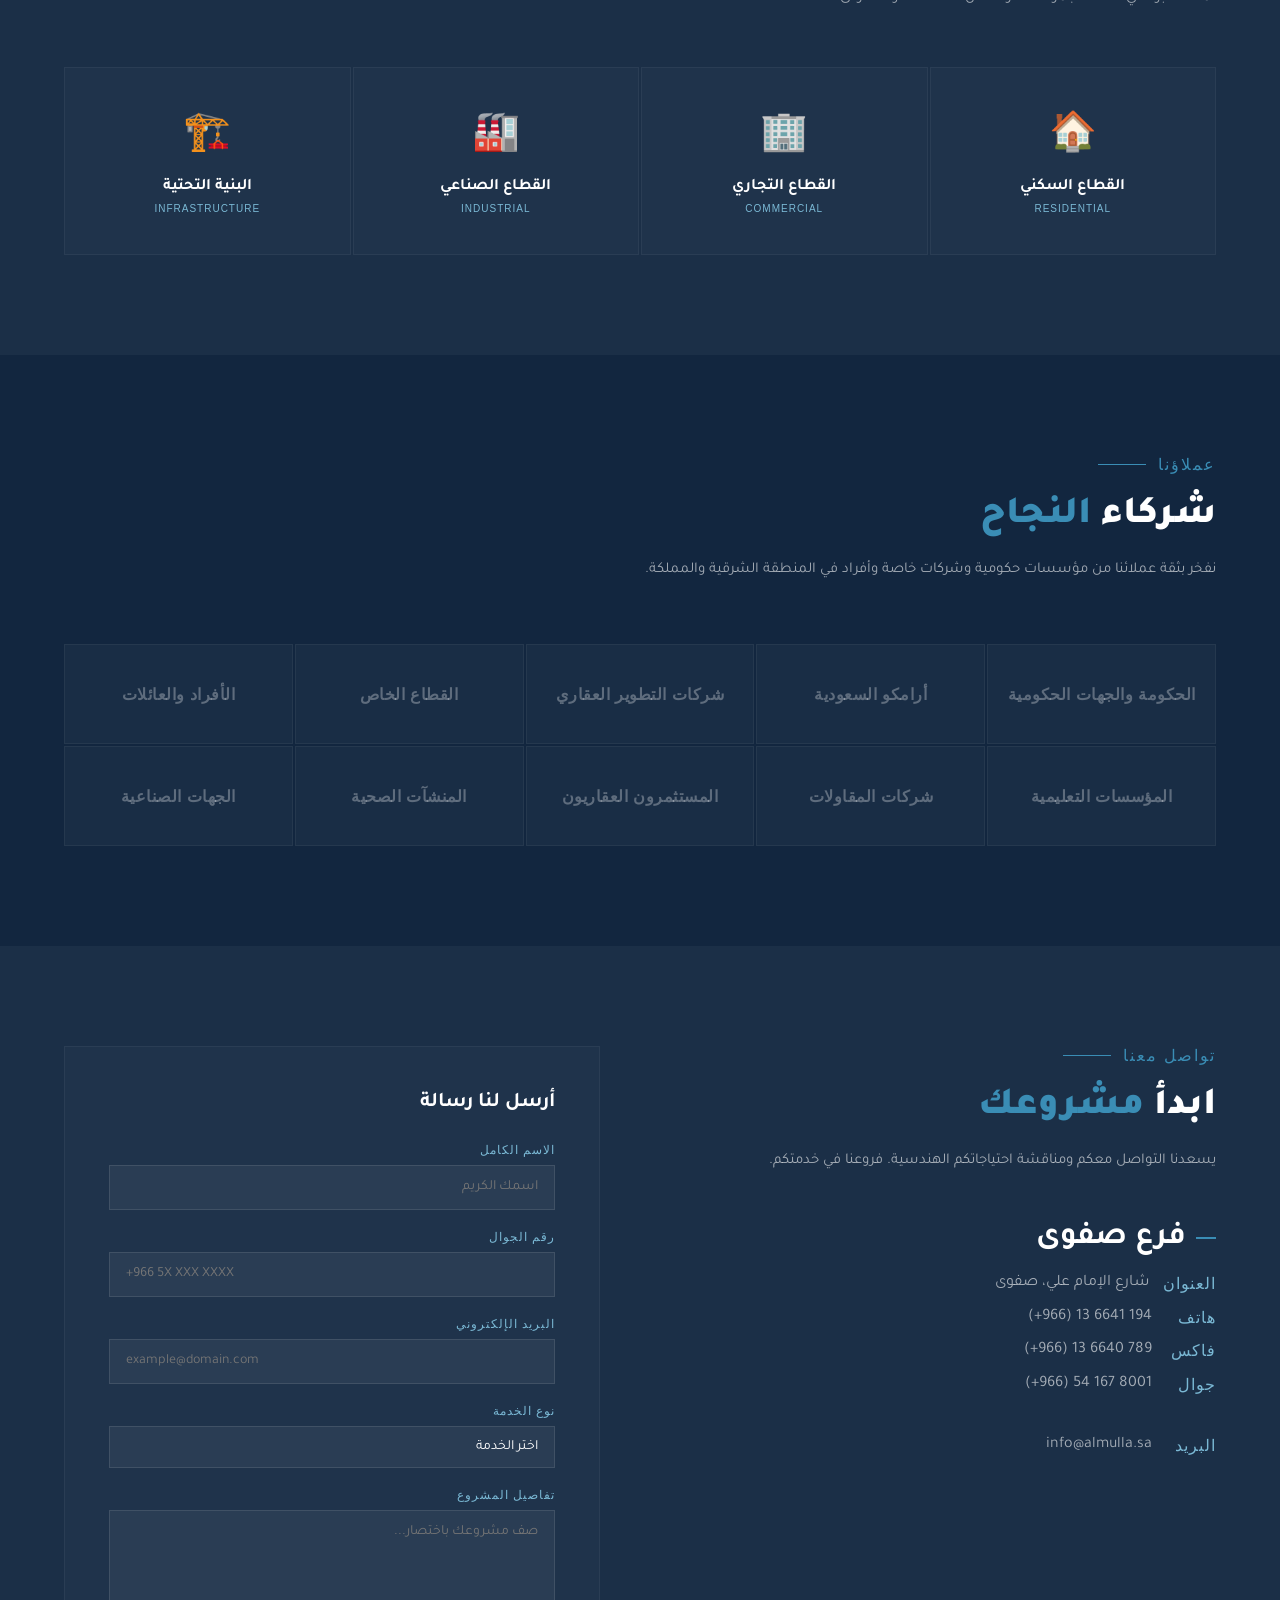
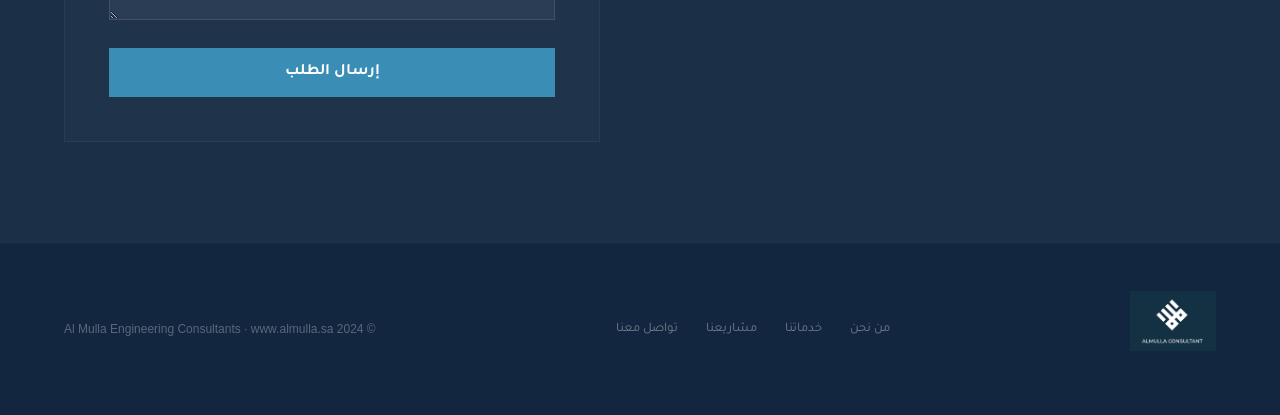
==== commit 5479fce0: "Update image sources and project card details" ====
--- a/index.html
+++ b/index.html
@@ -428,7 +428,7 @@
       </div>
     </div>
     <div class="niche-visual">
-      <img src="https://images.unsplash.com/photo-1486325212027-8081e485255e?w=800&q=80" alt="المنطقة الشرقية">
+      <img src="images/proj-main.jpeg" alt="المنطقة الشرقية">
       <!-- <div class="niche-visual-num">
         <div class="big">60%</div>
         <div class="sm">من الناتج المحلي<br>للمملكة</div>
@@ -560,19 +560,38 @@
     </div>
 
     <!-- تصميم داخلي -->
-    <div class="project-card project-card--empty" data-cat="interior">
+    <div class="project-card" data-cat="interior">
       <img src="images/proj-interior.jpeg" alt="مطعم الدمام">
       <span class="project-label">تصميم داخلي</span>
       <div class="project-overlay">
-        <div class="project-cat">Interior Design</div>
-        <div class="project-name">مطعم - الدمام</div>
+        <!-- <div class="project-cat">Interior Design</div> -->
+        <!-- <div class="project-name">مطعم - الدمام</div> -->
         <!-- <div class="project-desc">سيتم إضافة المشاريع قريباً</div> -->
       </div>
     </div>
+
+    <div class="project-card" data-cat="interior">
+      <img src="images/proj-inter1.jpeg" alt="مطعم الدمام">
+      <span class="project-label">تصميم داخلي</span>
+      <div class="project-overlay">
+        <!-- <div class="project-cat">Interior Design</div> -->
+        <!-- <div class="project-name">مطعم - الدمام</div> -->
+      </div>
+    </div>
+
+    <div class="project-card" data-cat="interior">
+      <img src="images/proj-inter2.jpeg" alt="مطعم الدمام">
+      <span class="project-label">تصميم داخلي</span>
+      <div class="project-overlay">
+        <!-- <div class="project-cat">Interior Design</div> -->
+        <!-- <div class="project-name">مطعم - الدمام</div> -->
+      </div>
+    </div>
+
     <!-- مساحه و تخطيط -->
     <div class="project-card" data-cat="Layout">
       <img src="images/proj-new-beach.jpg" alt="مجمع سكني الخبر">
-      <span class="project-label">سكني</span>
+      <span class="project-label">مساحه و تخطيط</span>
       <div class="project-overlay">
         <div class="project-cat">Residential · Building</div>
         <div class="project-name">مشروع مقترح إسكان - القطيف (تاروت نيوبيتش)</div>
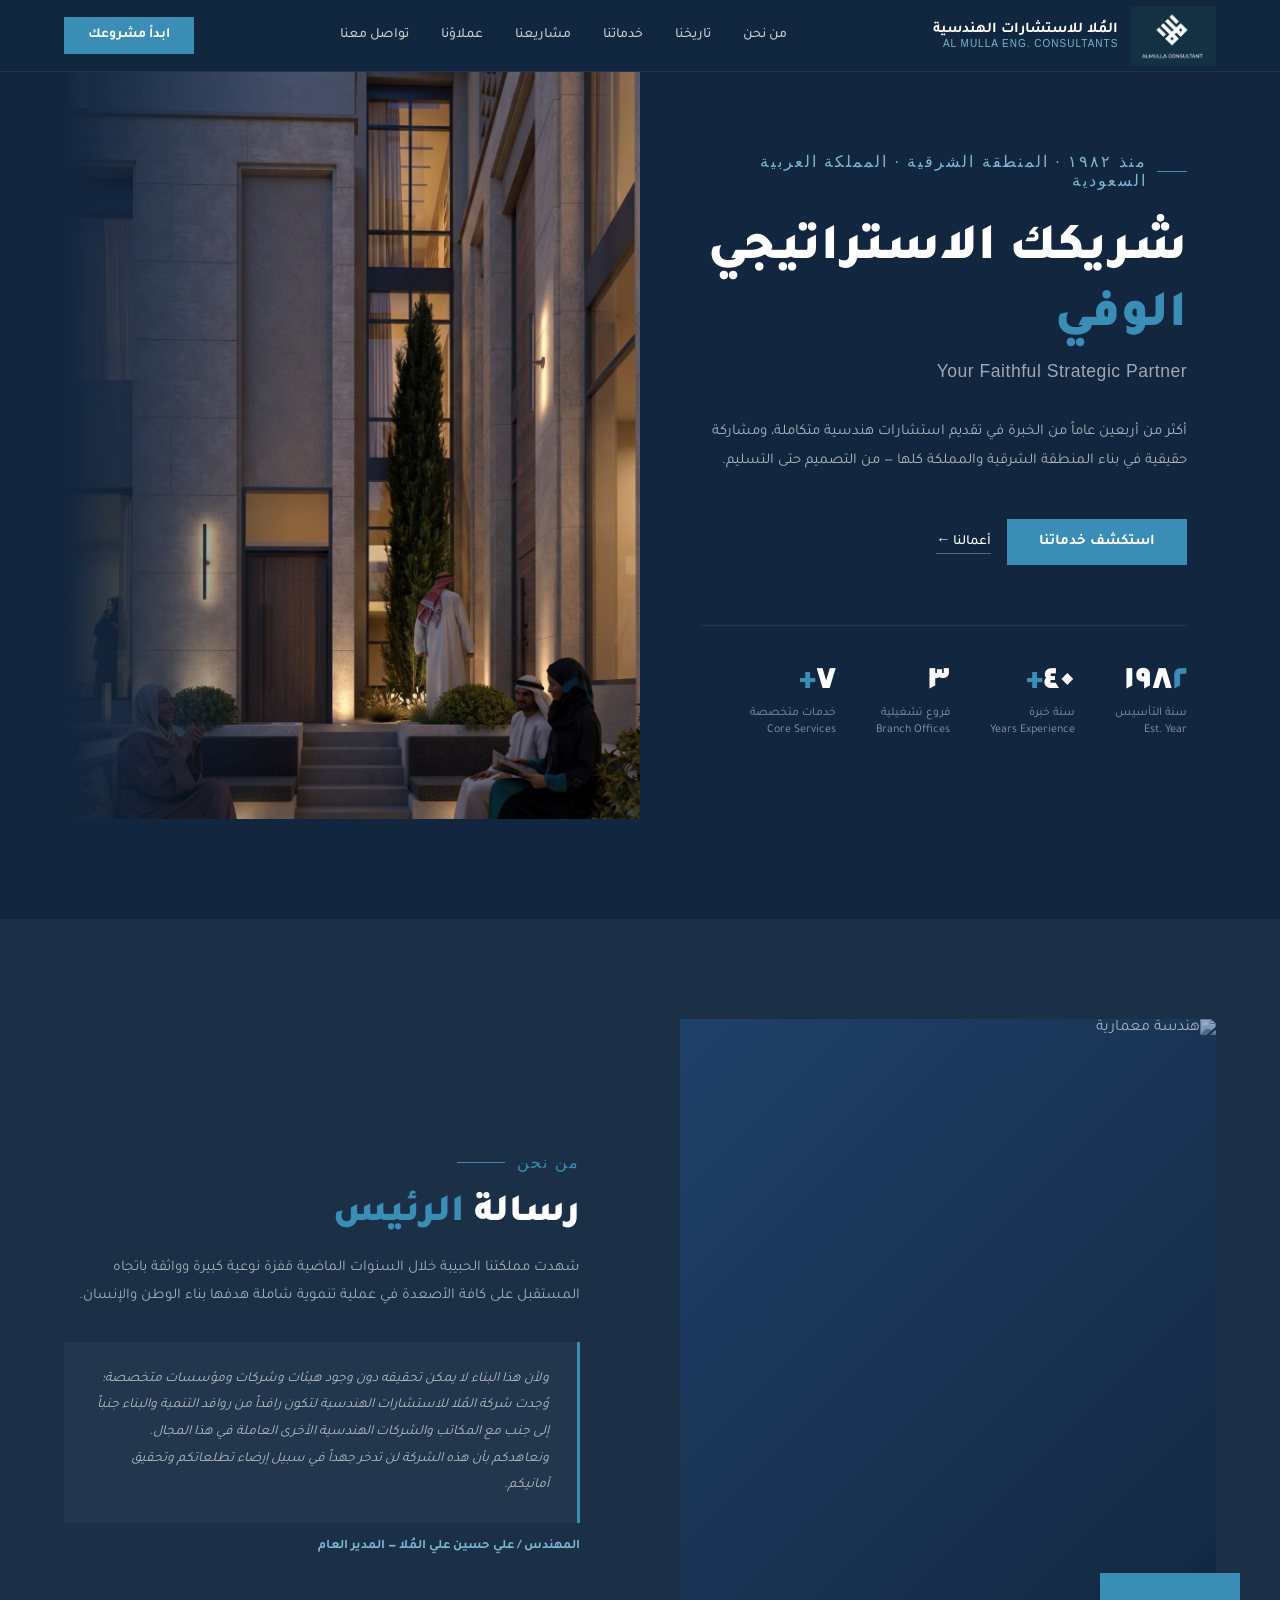
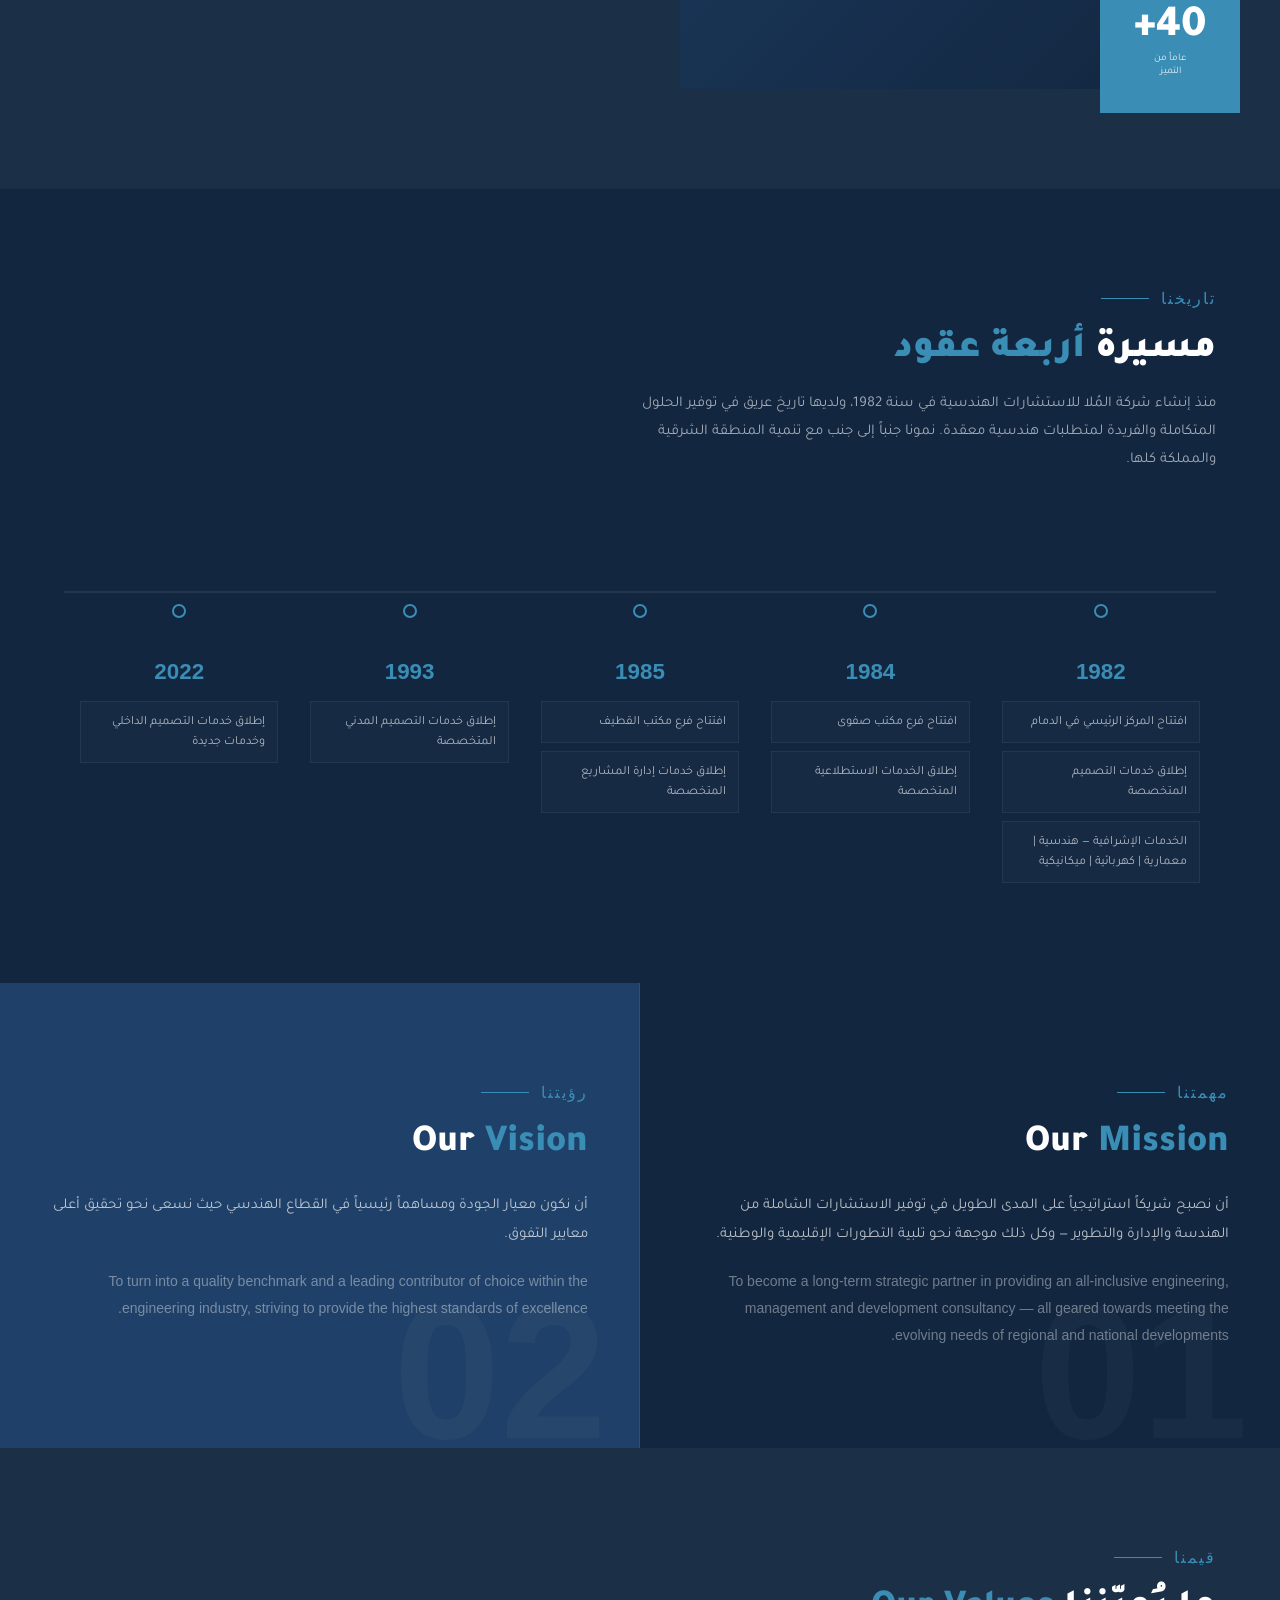
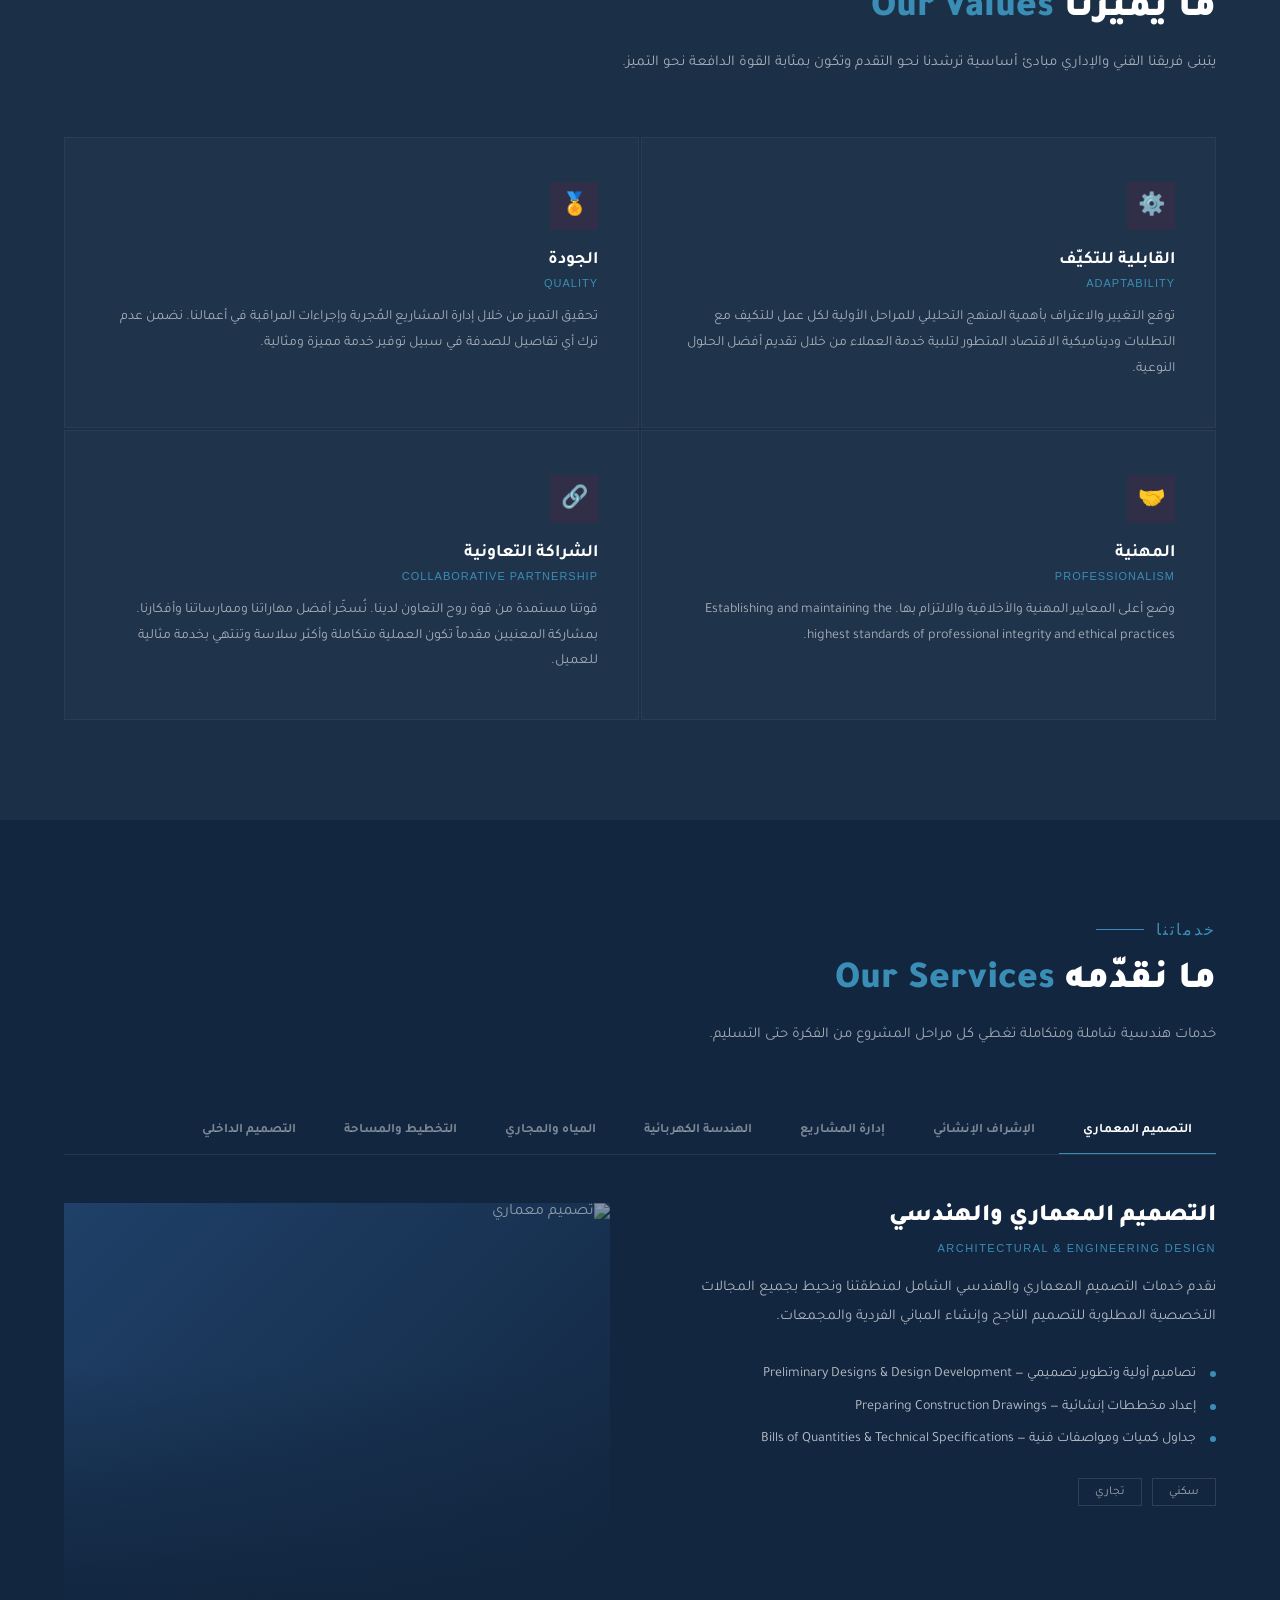
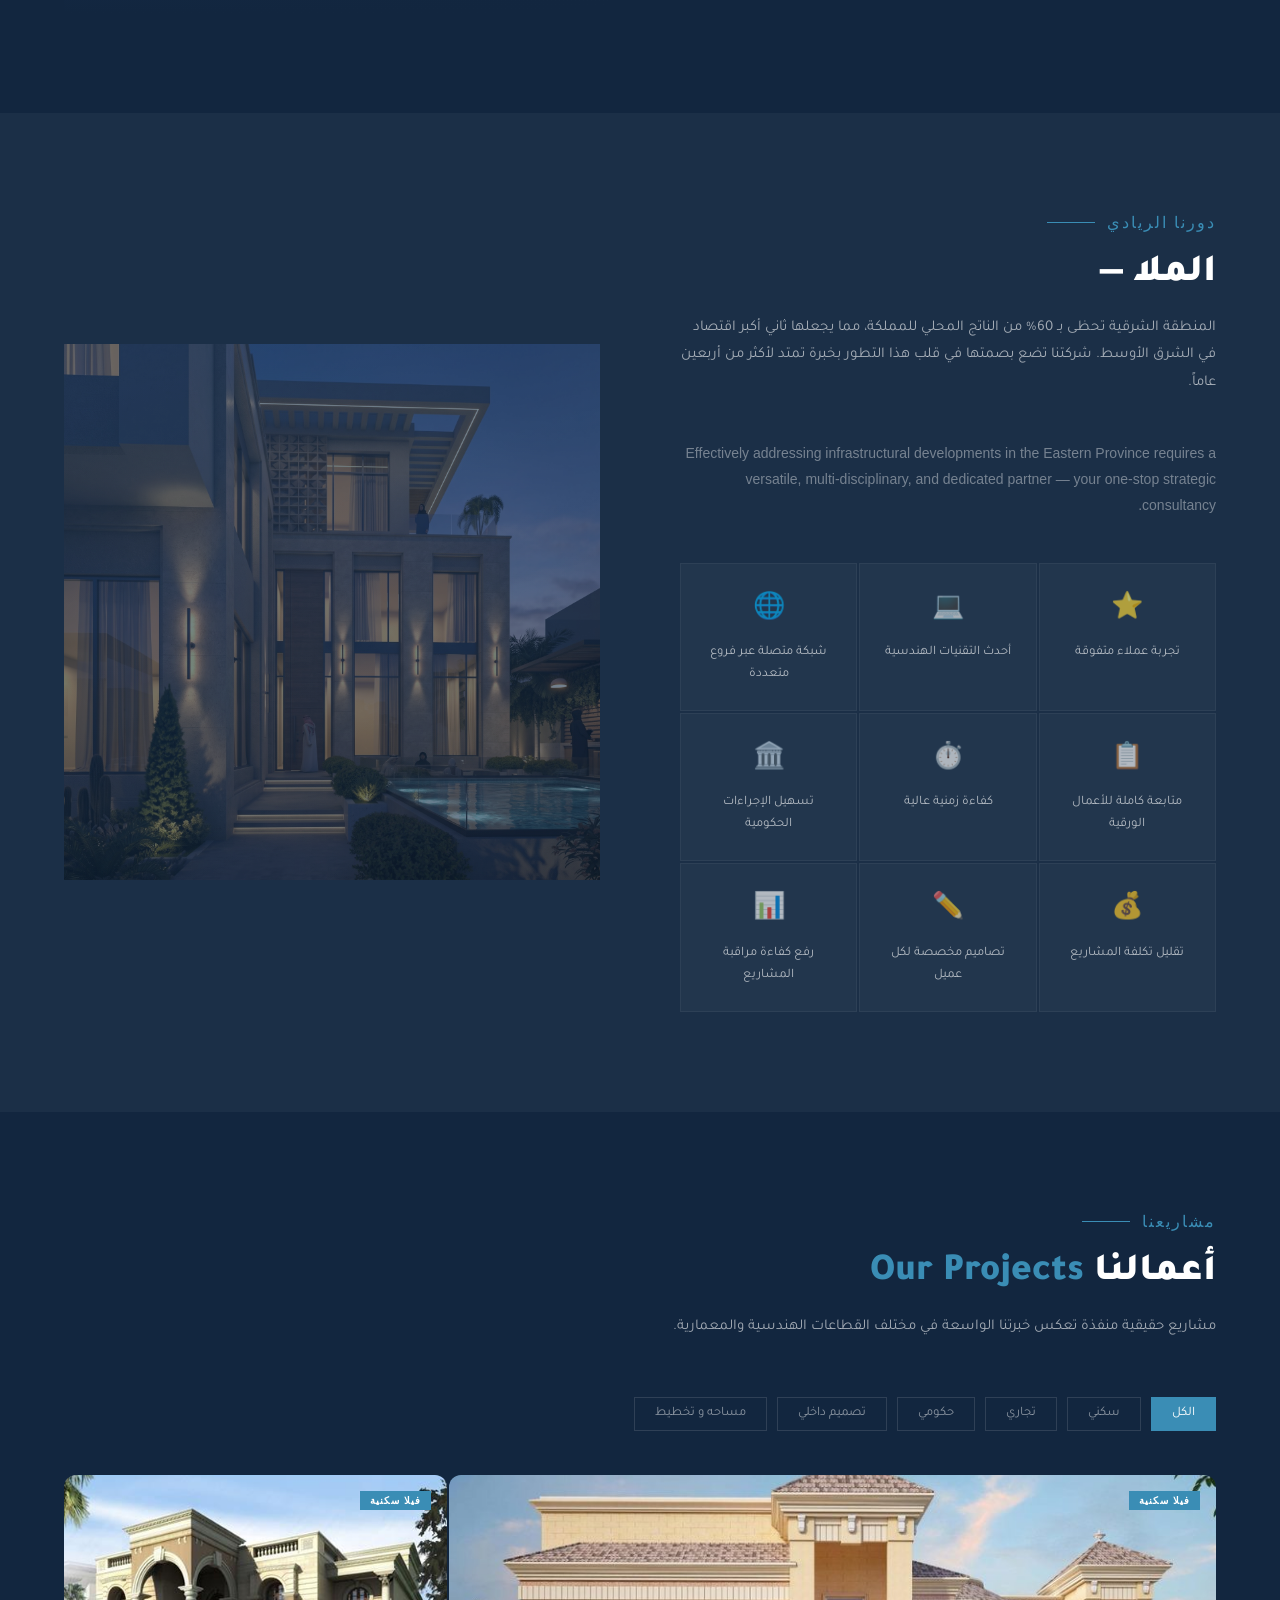
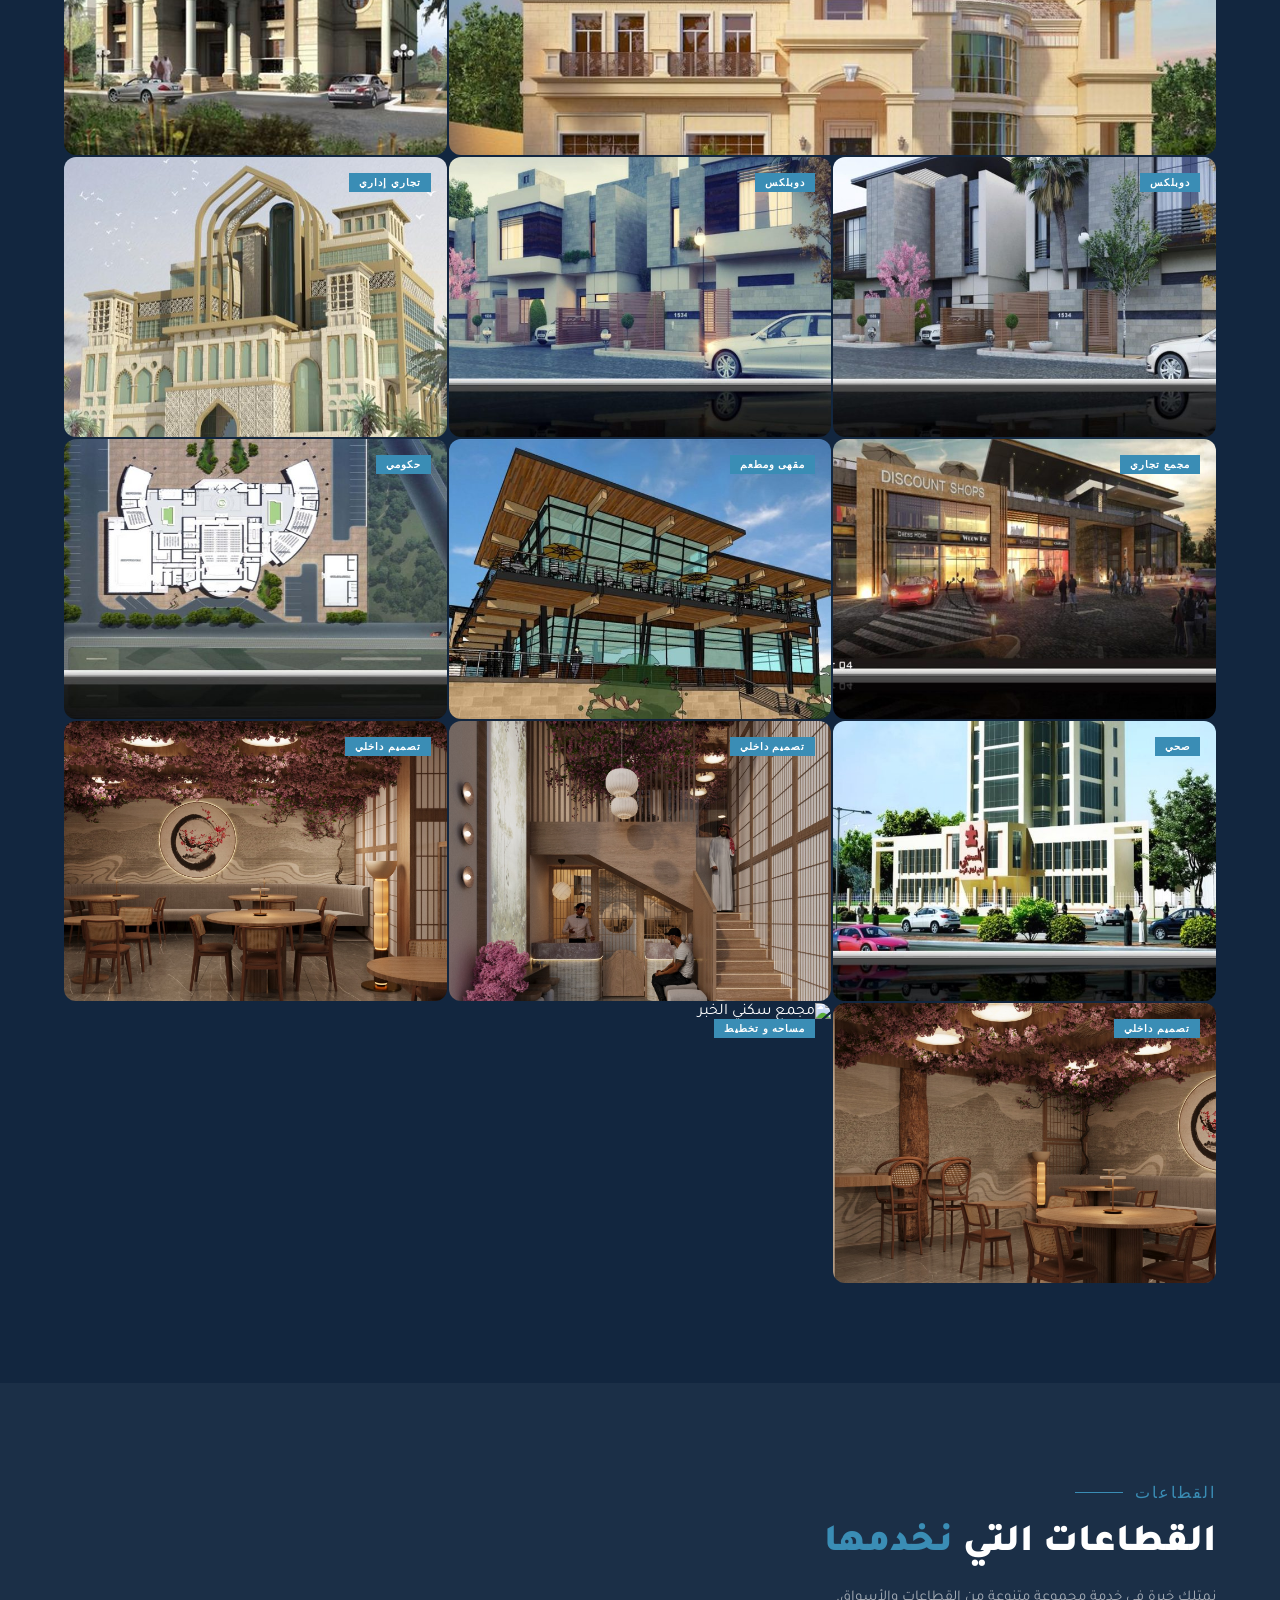
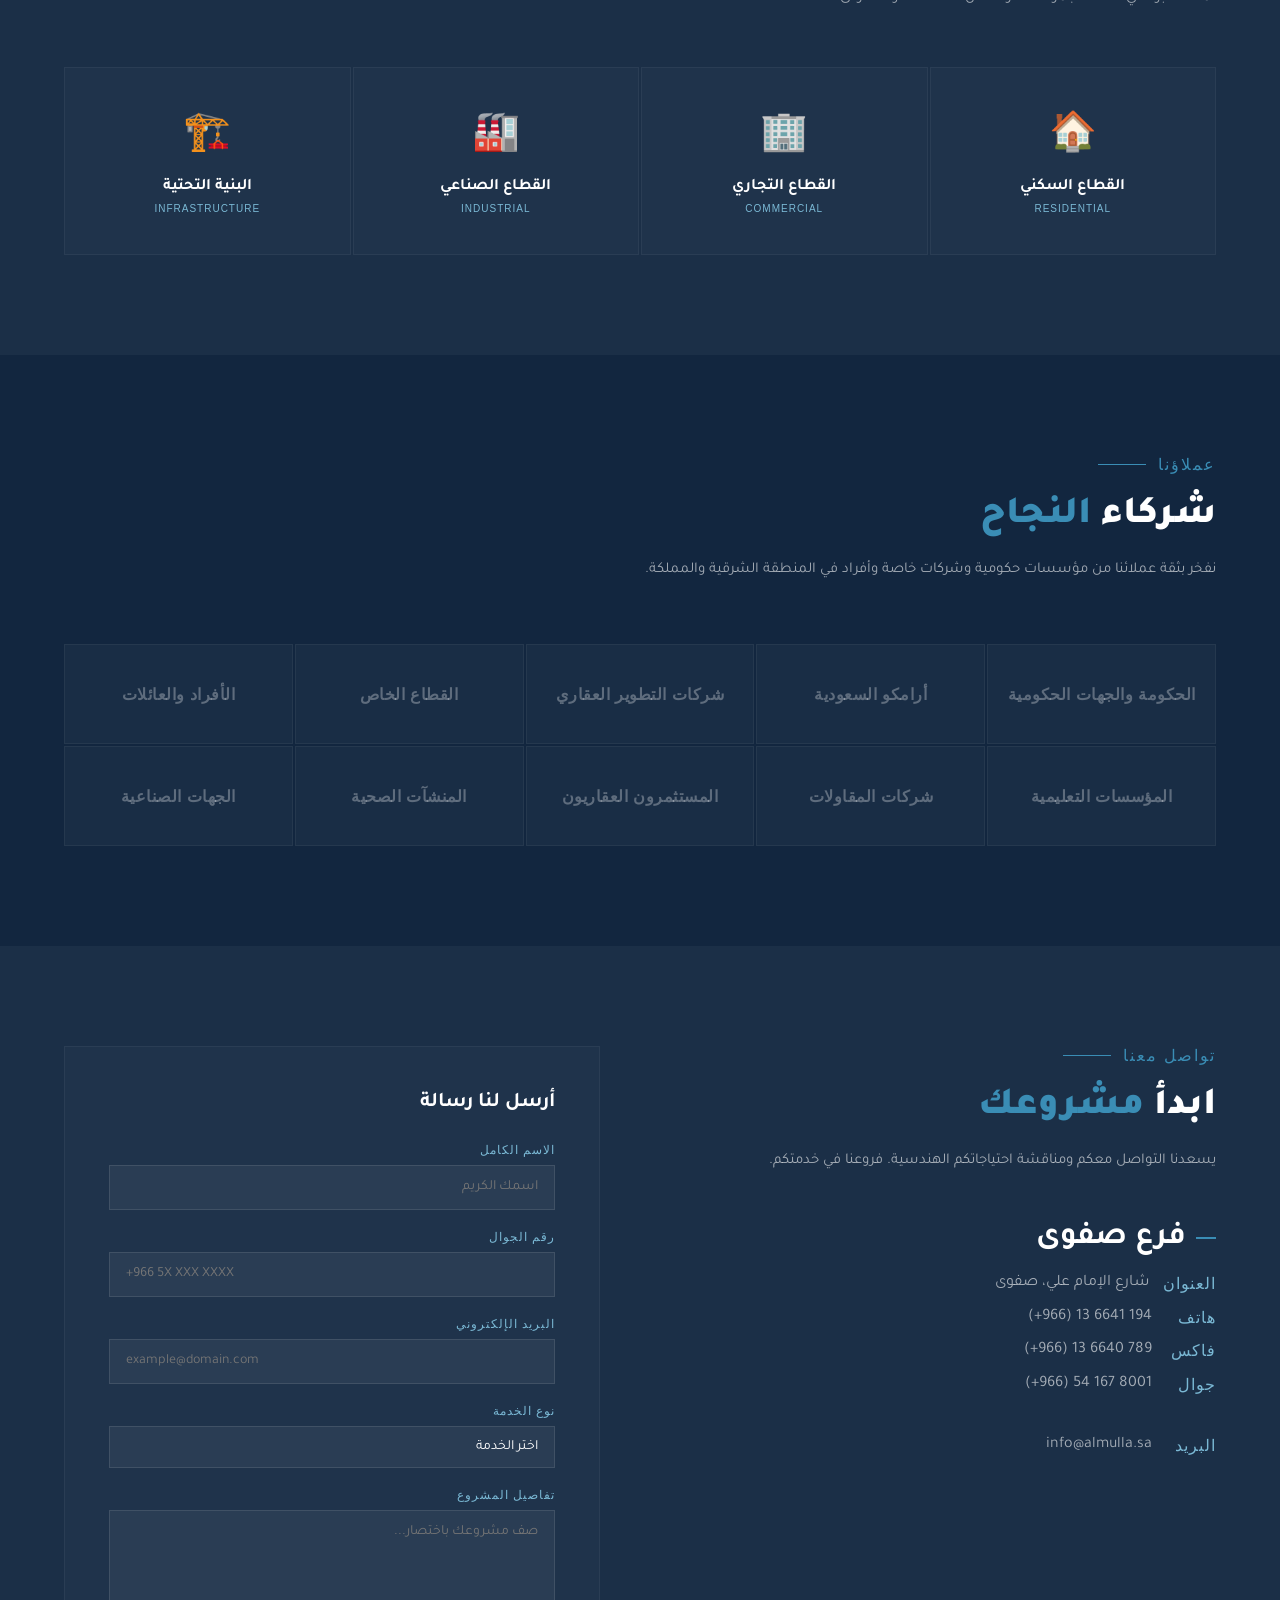
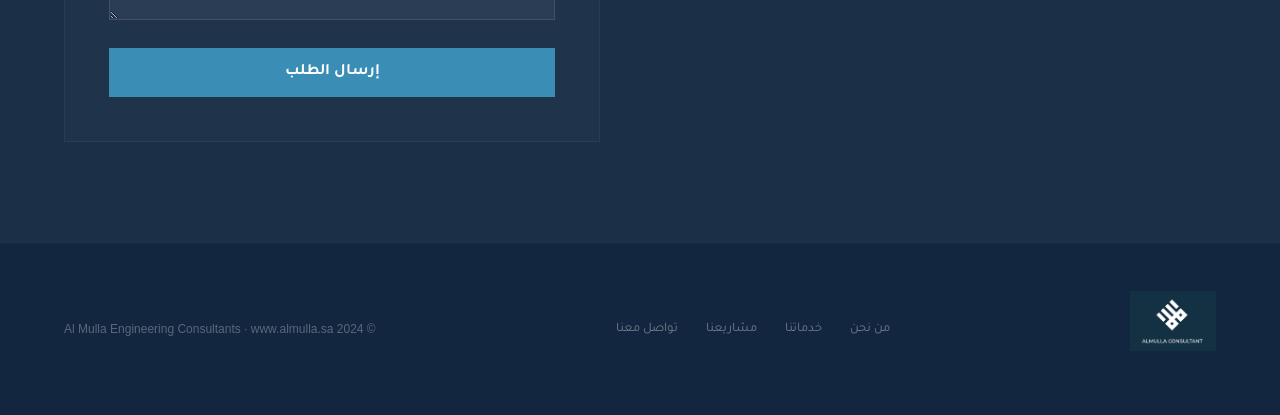
==== commit 8eeed6e2: "Upload latest local website version" ====
--- a/index.html
+++ b/index.html
@@ -71,14 +71,14 @@
   </div>
   <div class="hero-visual">
     <div class="hero-bg-img"></div>
-    <div class="hero-geo"></div>
-    <div class="hero-lines"></div>
-    <div class="social-strip">
+    <!-- <div class="hero-geo"></div> -->
+    <!-- <div class="hero-lines"></div> -->
+    <!-- <div class="social-strip">
       <a href="https://www.instagram.com/almulla-eng" target="_blank" rel="noopener">IG</a>
       <a href="#" target="_blank" rel="noopener">TW</a>
       <a href="#" target="_blank" rel="noopener">TK</a>
       <a href="#" target="_blank" rel="noopener">FB</a>
-    </div>
+    </div> -->
   </div>
 </section>
 
@@ -813,4 +813,4 @@
 <script src="logo.js"></script>
 <script src="main.js"></script>
 </body>
-</html>
+</html>
--- a/styles.css
+++ b/styles.css
@@ -153,7 +153,7 @@
   position: absolute; inset: 0;
   background:
     linear-gradient(to right, var(--navy) 0%, transparent 40%),
-    url('https://images.unsplash.com/photo-1486325212027-8081e485255e?w=900&q=80') center/cover no-repeat;
+    url('images/proj-main2.jpeg') center/cover no-repeat;
 }
 .hero-geo {
   position: absolute; inset: 0;
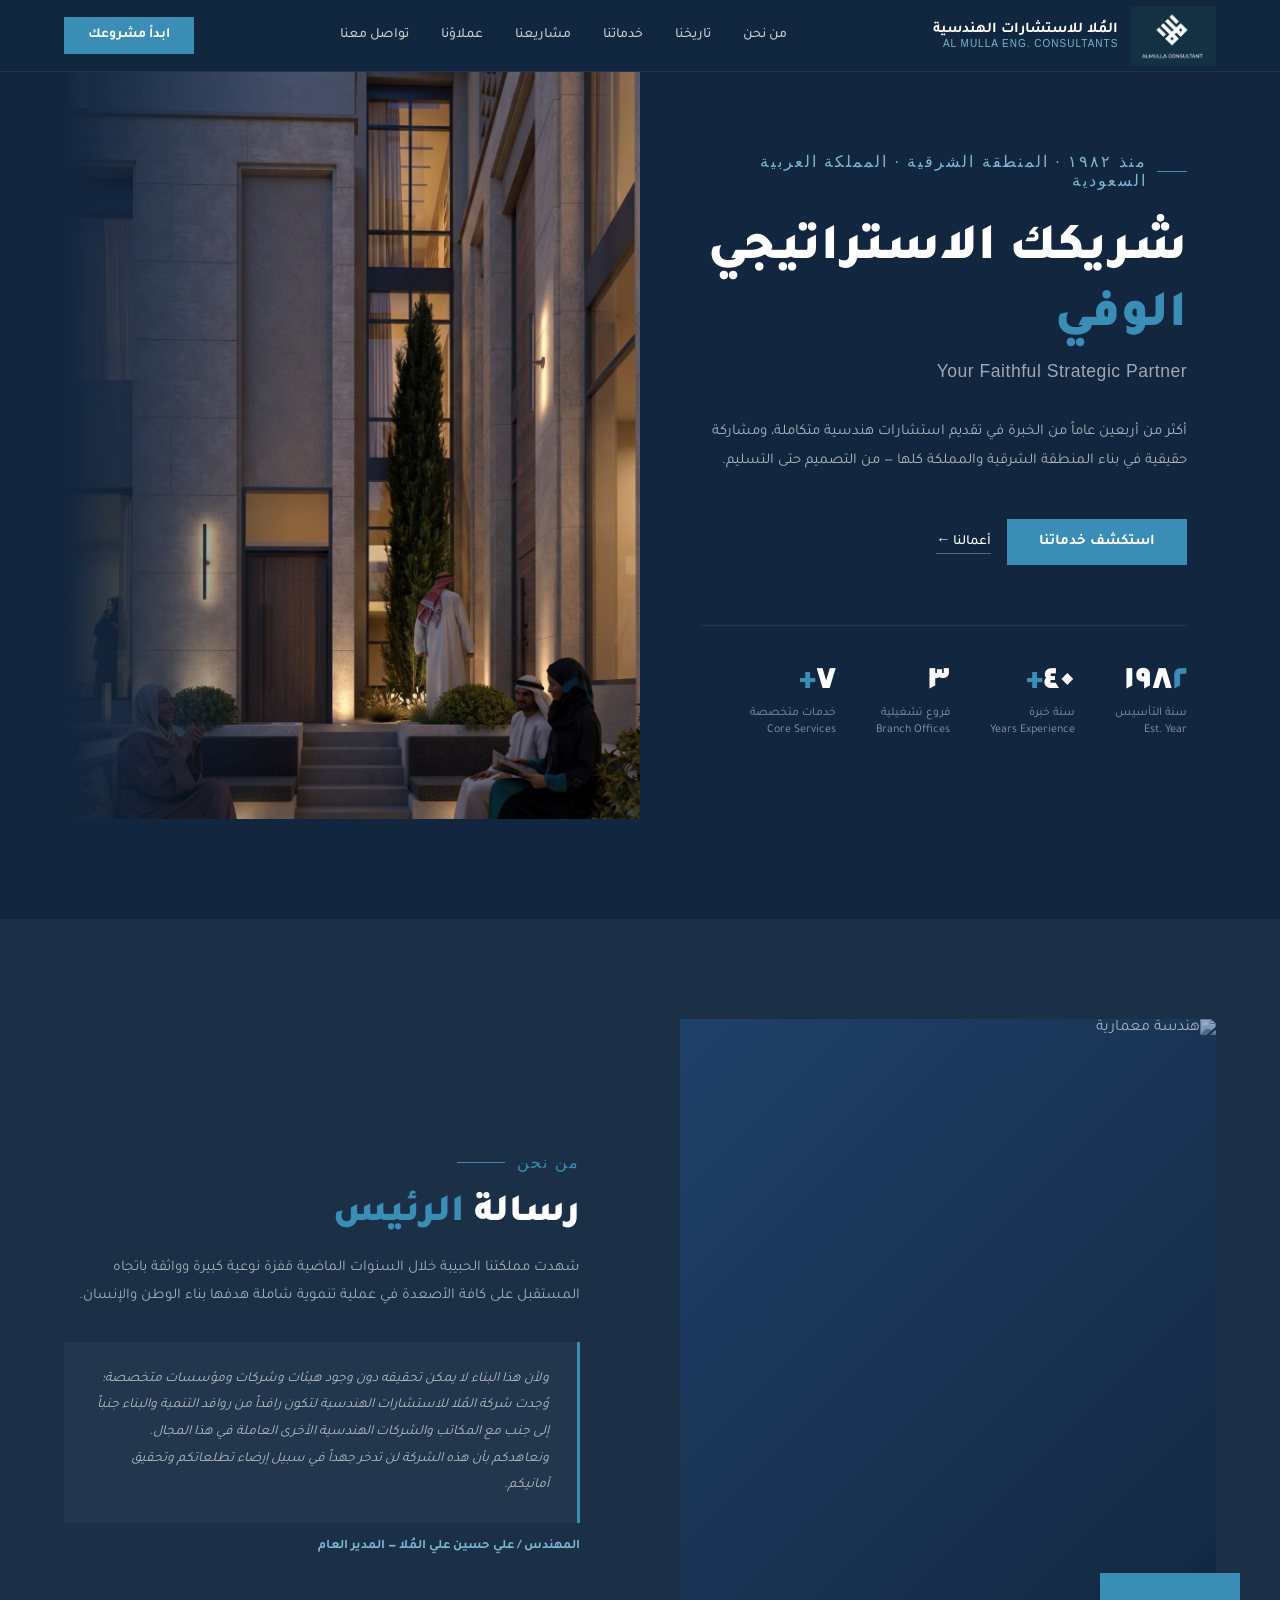
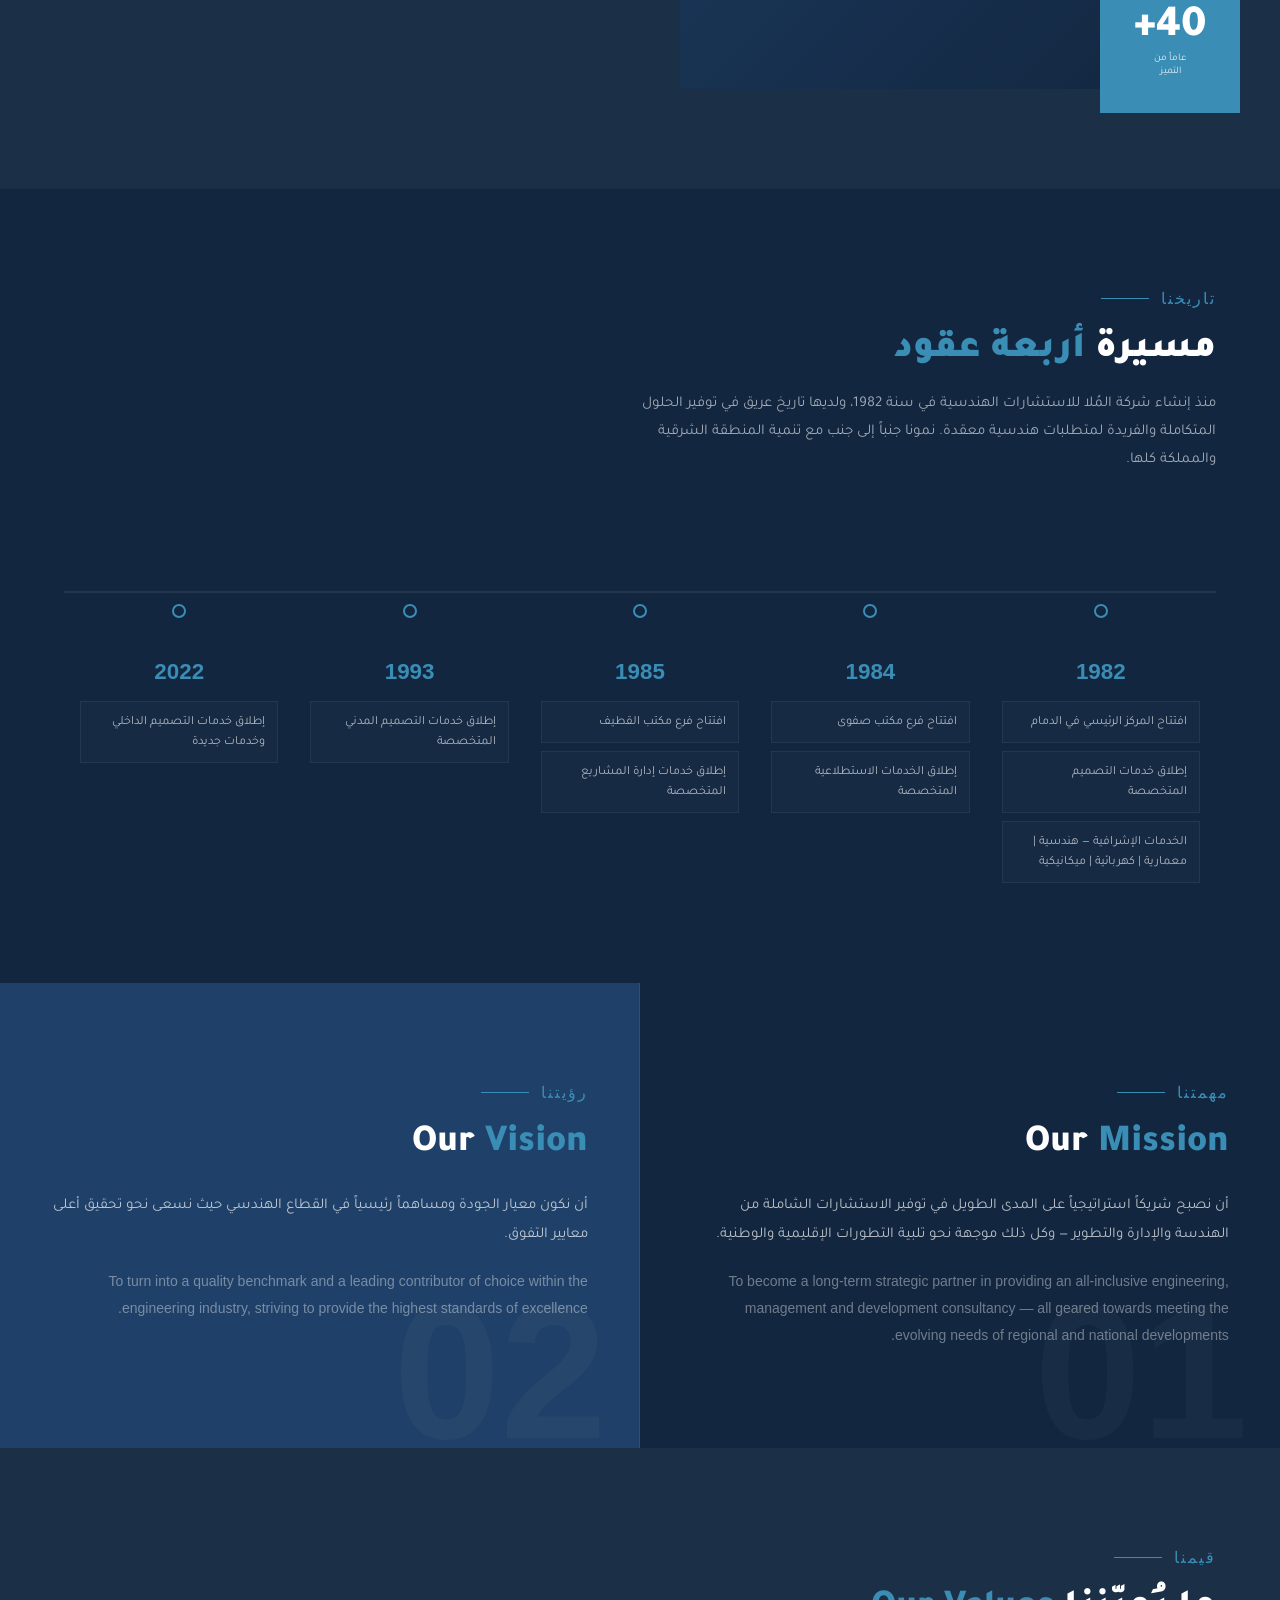
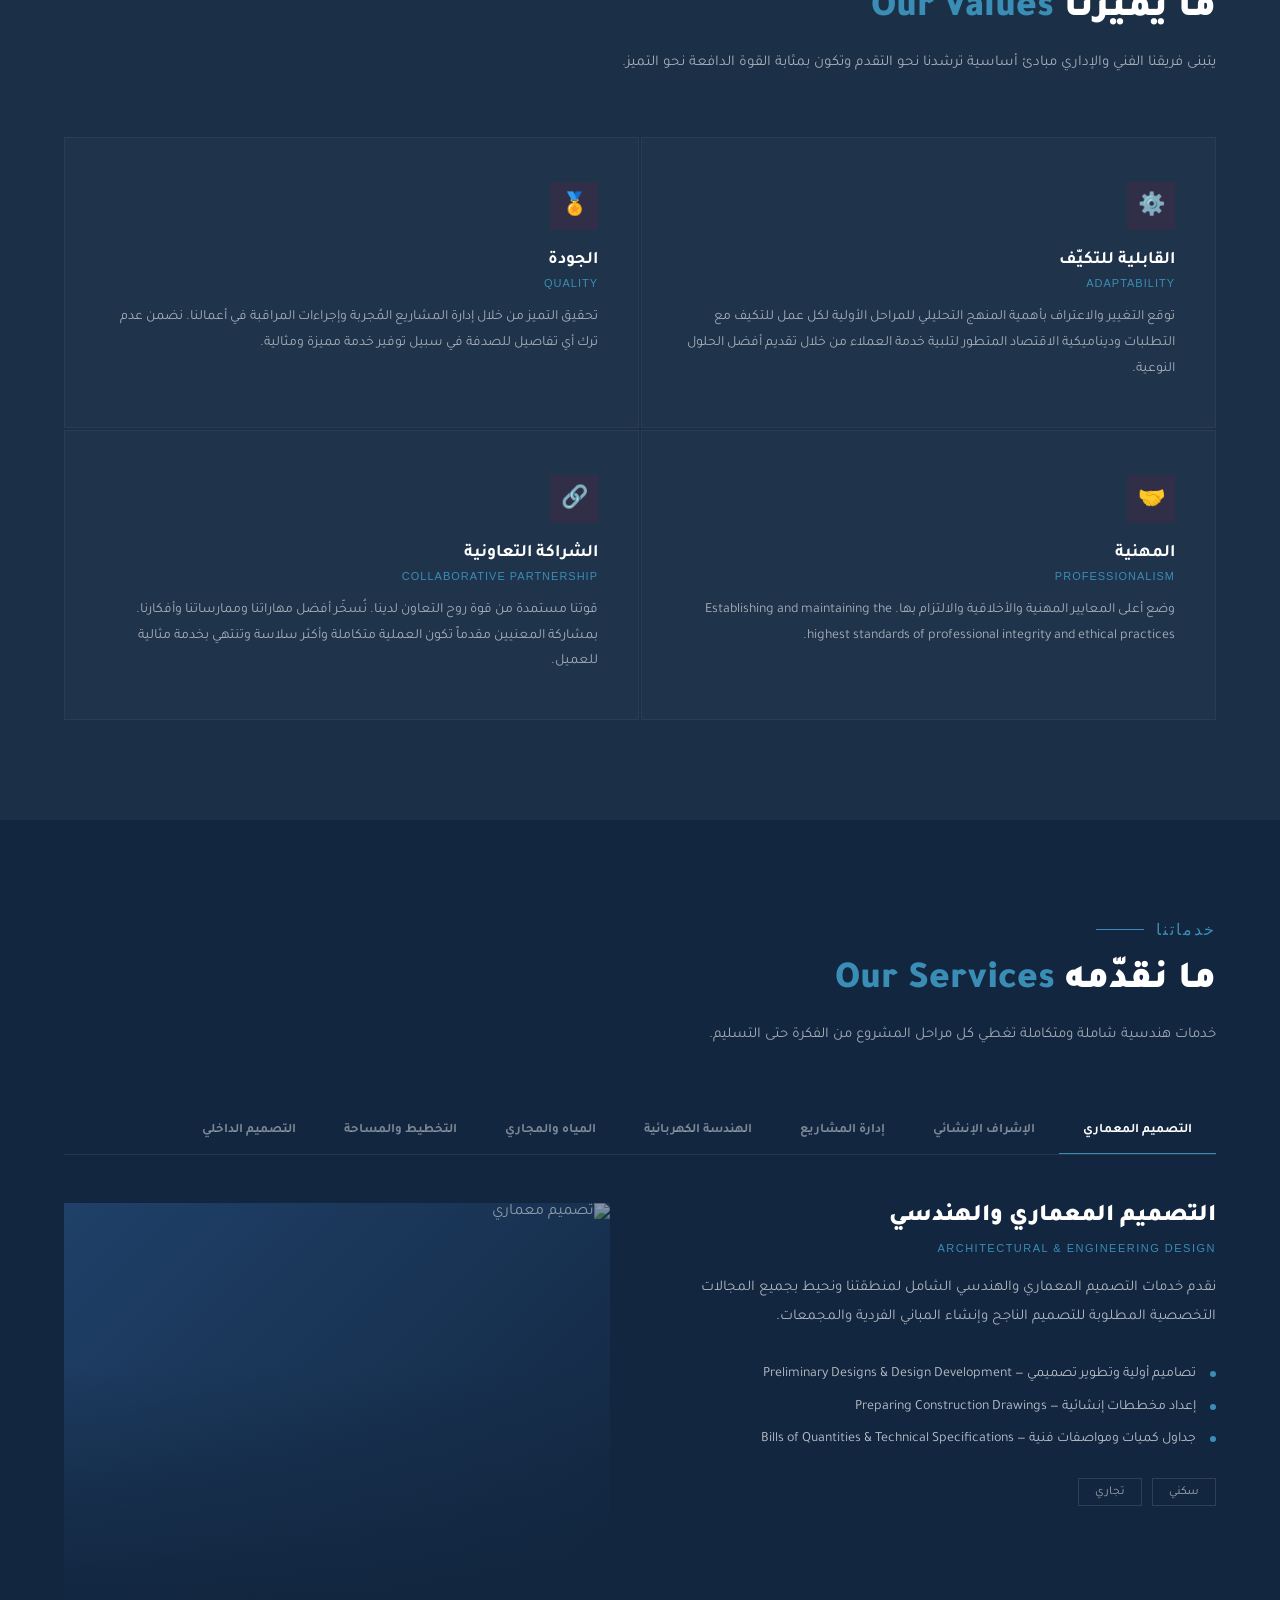
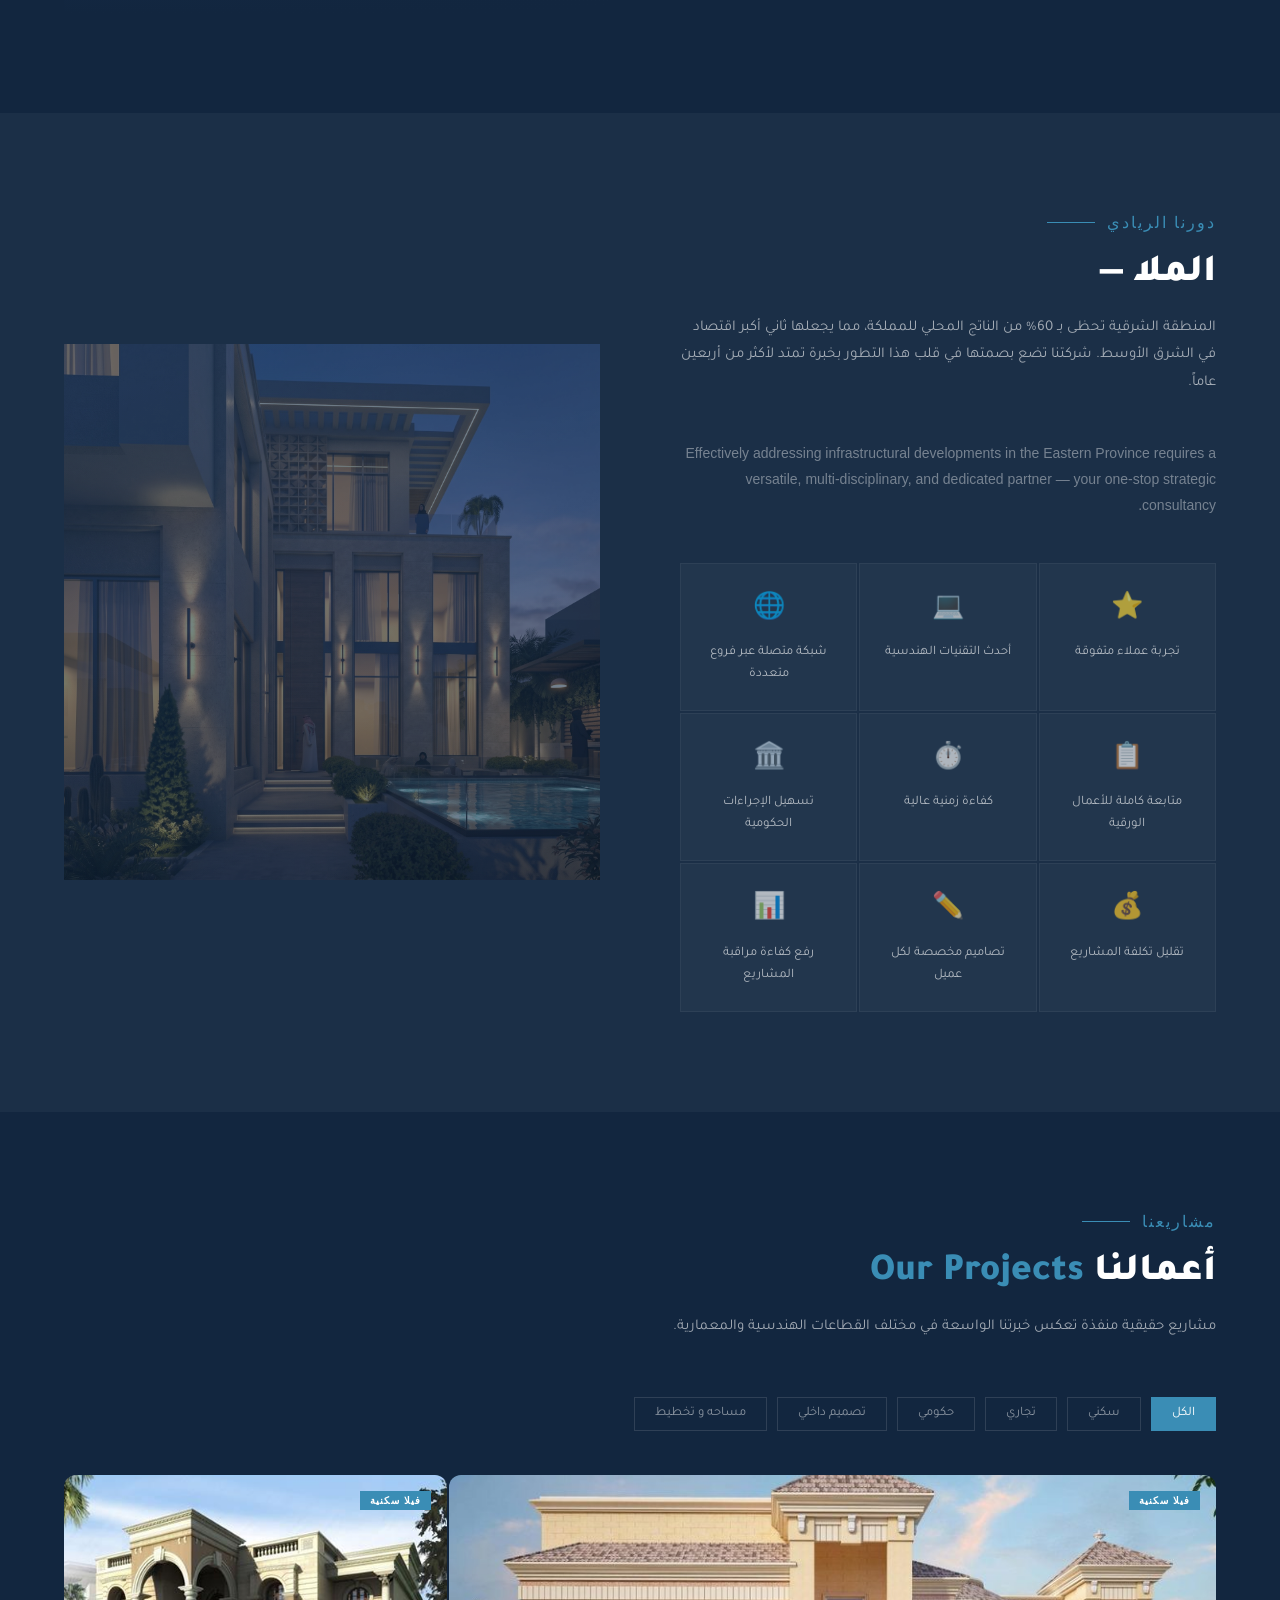
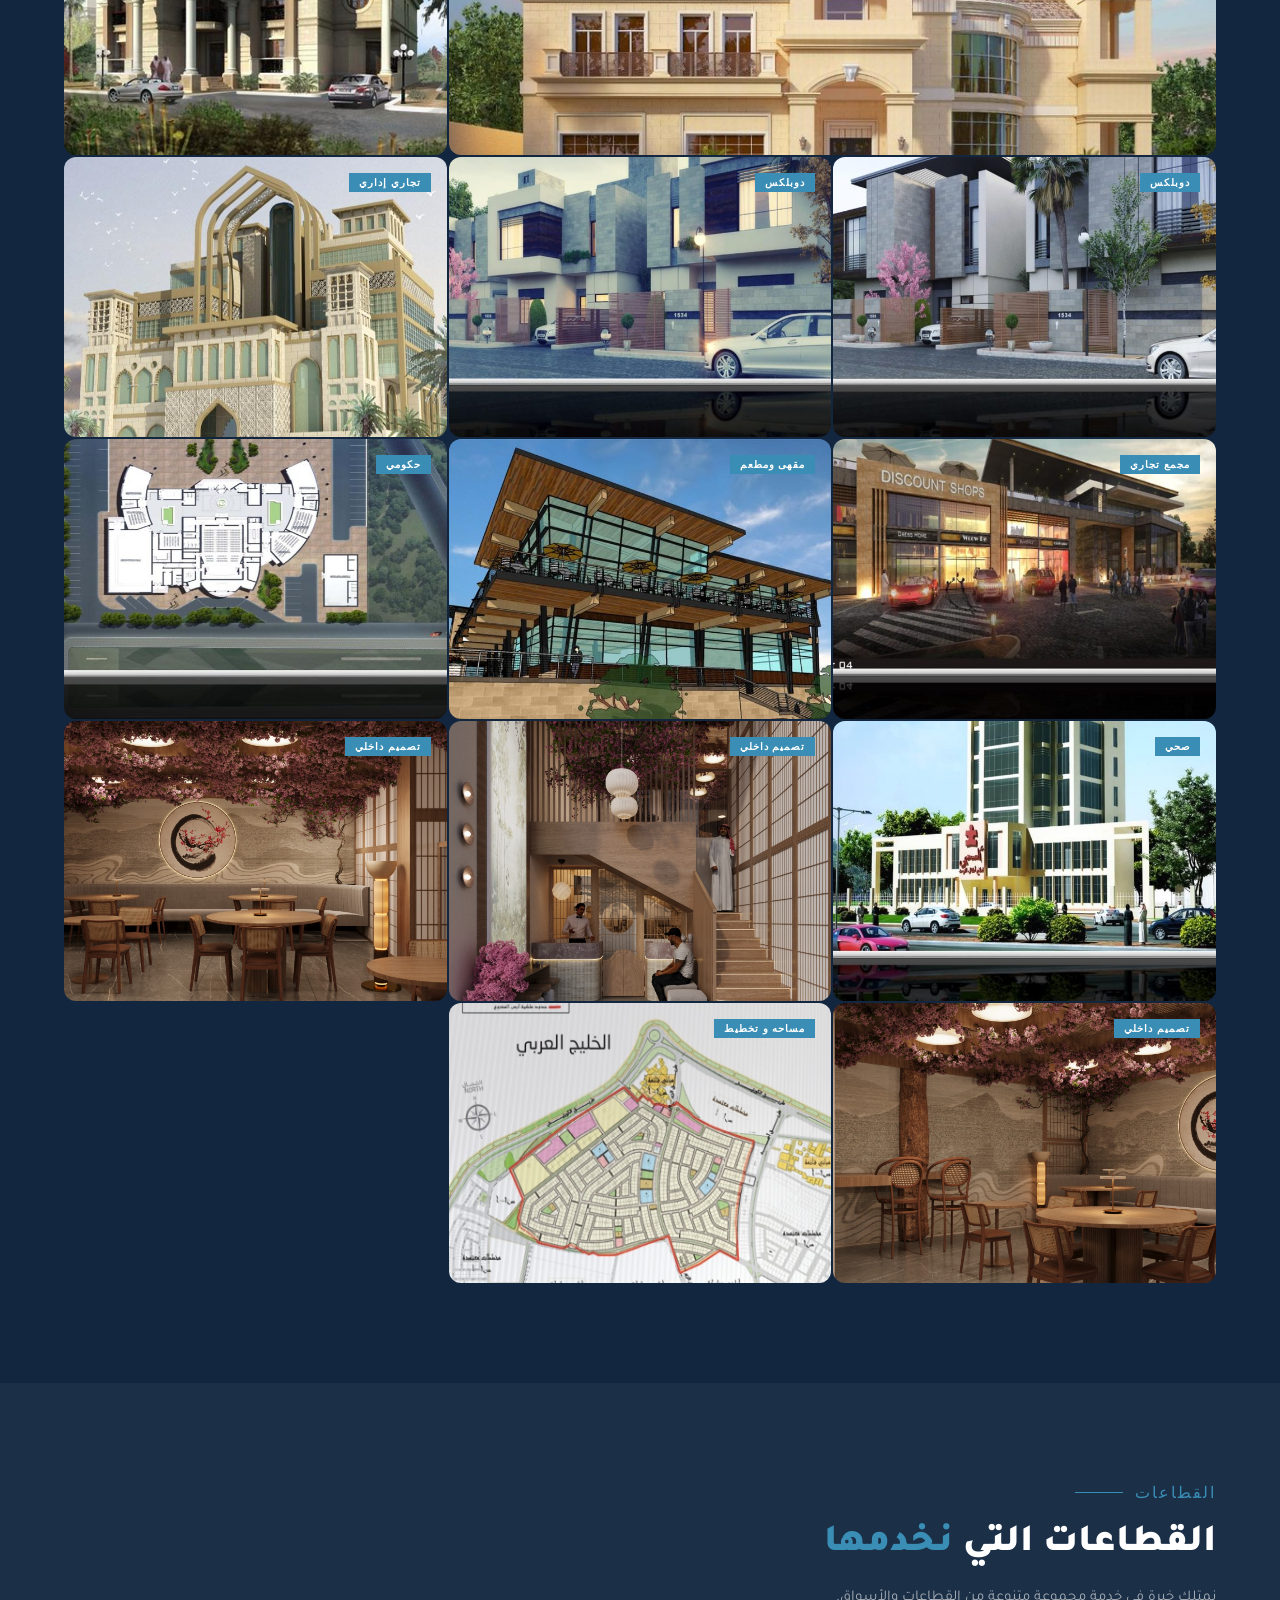
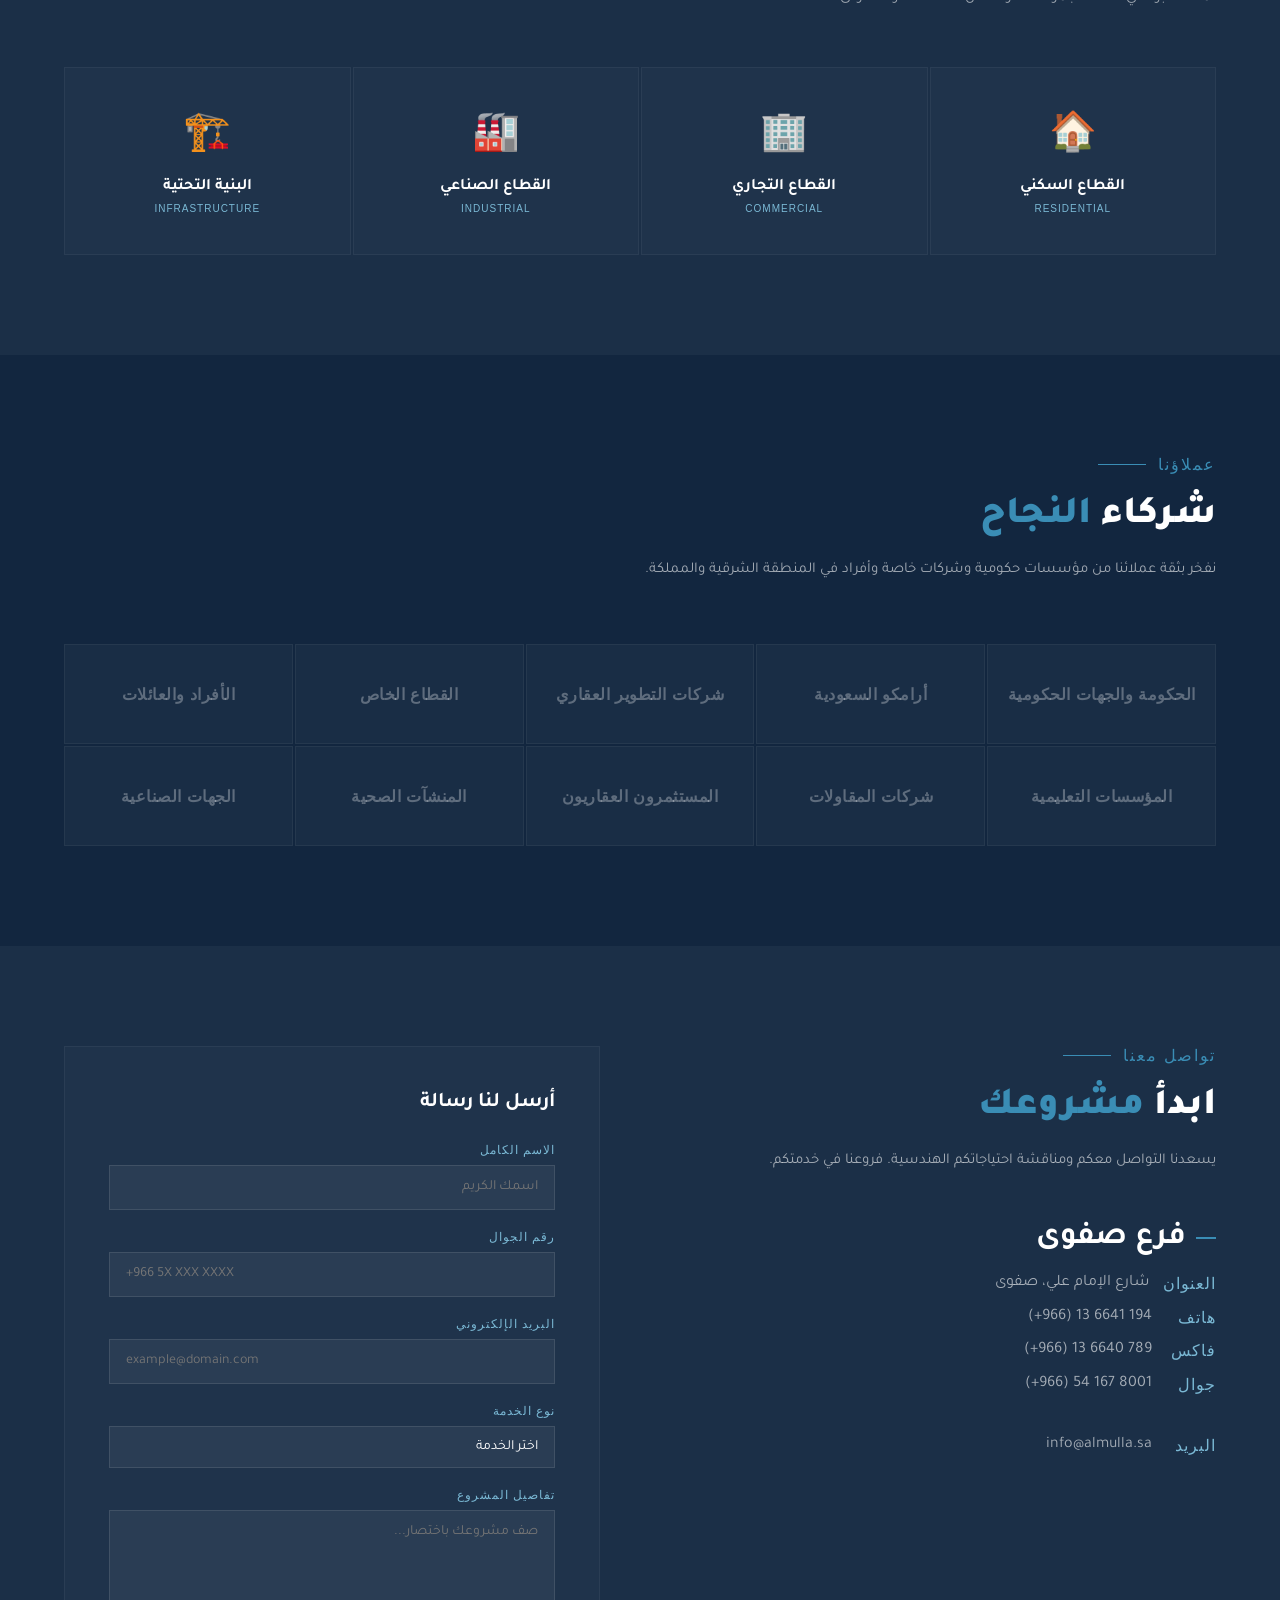
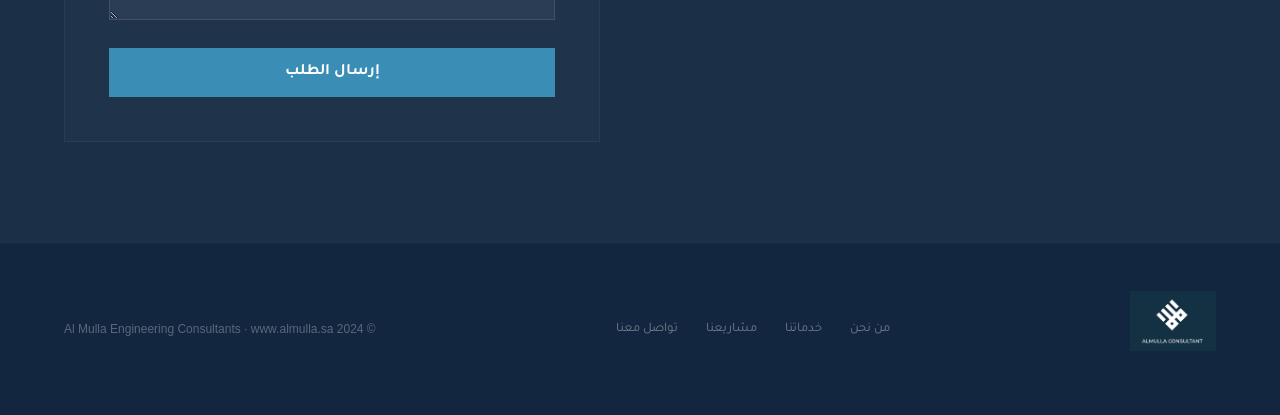
==== commit 398e3d77: "Add new image" ====
--- a/index.html
+++ b/index.html
@@ -462,7 +462,7 @@
       <span class="project-label">فيلا سكنية</span>
       <div class="project-overlay">
         <div class="project-cat">Residential · Villa</div>
-        <div class="project-name">فيلا سكنية — الخبر</div>
+        <!-- <div class="project-name">فيلا سكنية — الخبر</div> -->
         <!-- <div class="project-desc">أرضي 335م² · أول 350م² · ملحق 150م²</div> -->
       </div>
     </div>
@@ -482,7 +482,7 @@
       <span class="project-label">فيلا سكنية</span>
       <div class="project-overlay">
         <div class="project-cat">Residential · Villa</div>
-        <div class="project-name">فيلا سكنية — الدمام</div>
+        <!-- <div class="project-name">فيلا سكنية — الدمام</div> -->
         <!-- <div class="project-desc">أرضي 400م² · أول 430م² · ملحق 200م²</div> -->
       </div>
     </div>
@@ -492,7 +492,7 @@
       <span class="project-label">دوبلكس</span>
       <div class="project-overlay">
         <div class="project-cat">Residential · Duplex</div>
-        <div class="project-name">دوبلكسات سكنية — سيهات</div>
+        <!-- <div class="project-name">دوبلكسات سكنية — سيهات</div> -->
         <!-- <div class="project-desc">أرضي 210م² · أول 225م² · ملحق 100م²</div> -->
       </div>
     </div>
@@ -502,7 +502,7 @@
       <span class="project-label">دوبلكس</span>
       <div class="project-overlay">
         <div class="project-cat">Residential · Duplex</div>
-        <div class="project-name">دوبلكسات سكنية — القطيف</div>
+        <!-- <div class="project-name">دوبلكسات سكنية — القطيف</div> -->
         <!-- <div class="project-desc">أرضي 185م² · أول 200م² · ملحق 100م²</div> -->
       </div>
     </div>
@@ -513,7 +513,7 @@
       <span class="project-label">تجاري إداري</span>
       <div class="project-overlay">
         <div class="project-cat">Commercial · Tower</div>
-        <div class="project-name">برج تجاري إداري — الدمام</div>
+        <!-- <div class="project-name">برج تجاري إداري — الدمام</div> -->
         <!-- <div class="project-desc">3 مواقف + 3 تجاري + 12 إداري = 18 دور</div> -->
       </div>
     </div>
@@ -523,7 +523,7 @@
       <span class="project-label">مجمع تجاري</span>
       <div class="project-overlay">
         <div class="project-cat">Commercial · Mall</div>
-        <div class="project-name">مجمع تجاري — الدمام</div>
+        <!-- <div class="project-name">مجمع تجاري — الدمام</div> -->
         <!-- <div class="project-desc">19 وحدة تجارية · 7,200 م²</div> -->
       </div>
     </div>
@@ -533,7 +533,7 @@
       <span class="project-label">مقهى ومطعم</span>
       <div class="project-overlay">
         <div class="project-cat">Commercial · F&B</div>
-        <div class="project-name">مقهى ومطعم — غرب الدمام</div>
+        <!-- <div class="project-name">مقهى ومطعم — غرب الدمام</div> -->
         <!-- <div class="project-desc">أرضي 560م² · أول 600م² · ملحق 100م²</div> -->
       </div>
     </div>
@@ -544,7 +544,7 @@
       <span class="project-label">حكومي</span>
       <div class="project-overlay">
         <div class="project-cat">Government · Public Building</div>
-        <div class="project-name">مبنى مكافحة المخدرات — الدمام</div>
+        <!-- <div class="project-name">مبنى مكافحة المخدرات — الدمام</div> -->
         <!-- <div class="project-desc">مسرح 200 شخص · قاعات اجتماعات · 10,499 م²</div> -->
       </div>
     </div>
@@ -554,7 +554,7 @@
       <span class="project-label">صحي</span>
       <div class="project-overlay">
         <div class="project-cat">Government · Healthcare</div>
-        <div class="project-name">مستشفى السحيمي للتوحد — الدمام</div>
+        <!-- <div class="project-name">مستشفى السحيمي للتوحد — الدمام</div> -->
         <!-- <div class="project-desc">8 طوابق · 18 عيادة · 3,920 م²</div> -->
       </div>
     </div>
@@ -590,11 +590,11 @@
 
     <!-- مساحه و تخطيط -->
     <div class="project-card" data-cat="Layout">
-      <img src="images/proj-new-beach.jpg" alt="مجمع سكني الخبر">
+      <img src="images/proj-new.jpeg" alt="مجمع سكني الخبر">
       <span class="project-label">مساحه و تخطيط</span>
       <div class="project-overlay">
         <div class="project-cat">Residential · Building</div>
-        <div class="project-name">مشروع مقترح إسكان - القطيف (تاروت نيوبيتش)</div>
+        <!-- <div class="project-name">مشروع مقترح إسكان - القطيف (تاروت نيوبيتش)</div> -->
       </div>
     </div>
 
